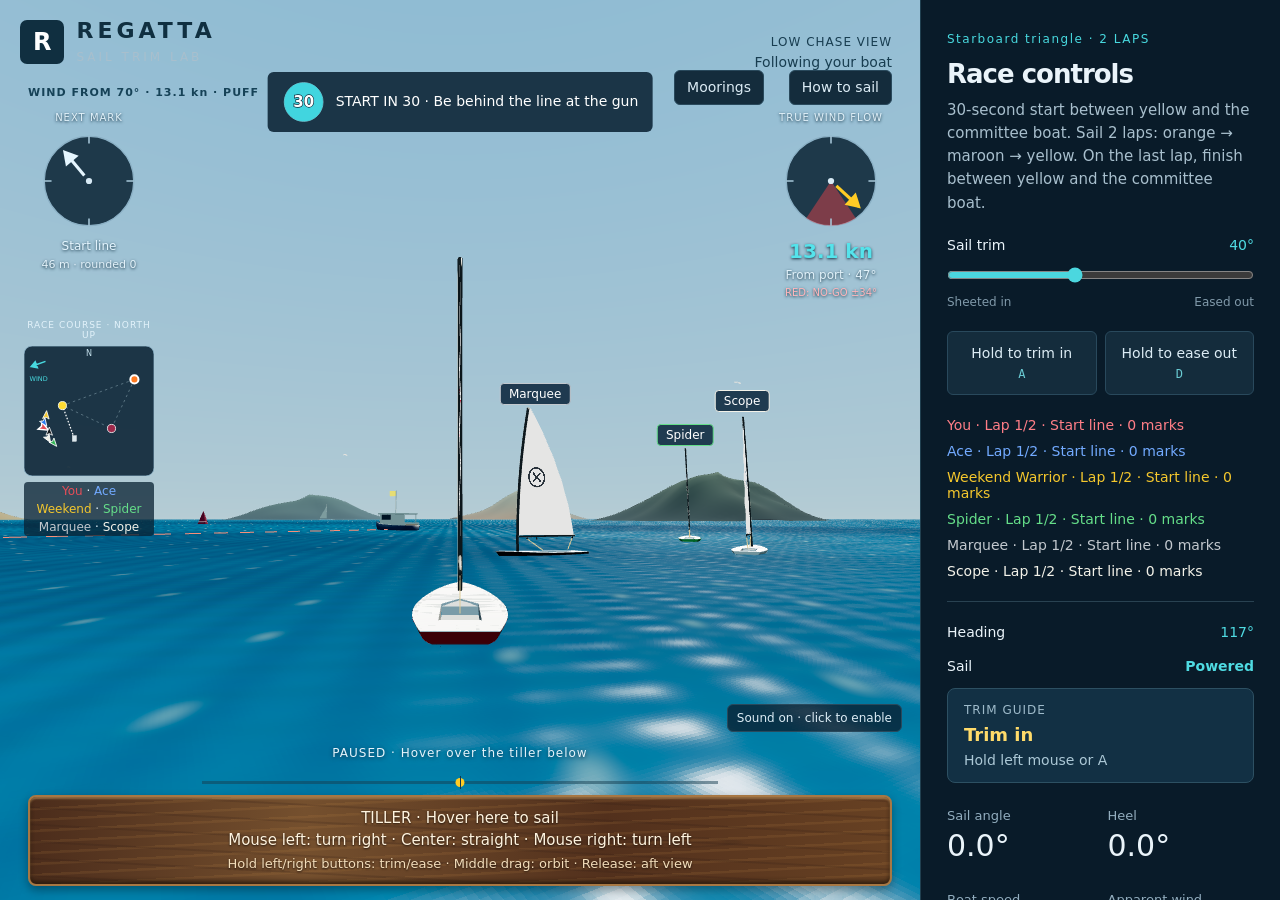
==== index.html @ a92fe3ff "Clear Arctic mooring camera views and replace overlapping snowy roof layers" ====
<!doctype html><html lang="en"><head><meta charset="utf-8"><meta name="viewport" content="width=device-width,initial-scale=1"><title>Regatta · Sail Trim</title><meta name="description" content="Experiment with wind, mainsheet trim, and heel on a Laser dinghy."><link rel="icon" type="image/svg+xml" href="data:image/svg+xml,%3Csvg xmlns='http://www.w3.org/2000/svg' viewBox='0 0 32 32'%3E%3Crect width='32' height='32' rx='7' fill='%23092132'/%3E%3Cpath d='M16 4v20H6z' fill='%23fff'/%3E%3Cpath d='M5 25h23l-5 4H9z' fill='%2344d9e6'/%3E%3C/svg%3E"><link rel="stylesheet" href="style.css?v=43"><script type="importmap">{"imports":{"three":"./vendor/three.module.js"}}</script></head><body>
<main id="gameMain"><section id="scene" aria-label="Interactive 3D sailboat"><div class="brand"><span class="mark">R</span><div><h1>REGATTA</h1><p>SAIL TRIM LAB</p></div></div><div id="mooringControls" class="mooring-controls" hidden><h2>Back at the yacht club</h2><p>All six boats are on their moorings. Ready when you are.</p><div><button id="mooringResume" type="button" hidden>Return to race</button><button id="mooringStart" type="button">Start a new race</button><button id="mooringResults" type="button">Race results</button><button id="mooringMusic" type="button" aria-pressed="true">Music on</button></div></div><div id="loading" role="status">Loading your Laser…</div><button id="mainMoorings" class="moorings-button" type="button" disabled>Moorings</button><a class="help-link" href="help.html" target="_blank" rel="noopener" aria-label="How to sail (opens in a new tab)">How to sail</a><button id="settingsToggle" class="settings-toggle" aria-controls="settingsPanel" aria-expanded="false">Controls</button><div class="view-label">LOW CHASE VIEW <span>Following your boat</span></div><div class="scene-help" id="tillerPad" aria-label="Mouse-controlled tiller; hover here to sail">TILLER · Hover here to sail<br>Mouse left: turn right · Center: straight · Mouse right: turn left<br><span>Hold left/right buttons: trim/ease · Middle drag: orbit · Release: aft view</span></div><div id="mobileTrim" class="mobile-trim" role="group" aria-label="Sail trim: slide thumb up to trim in, down to ease out"><button id="mobileTrimIn" type="button">Trim in</button><div class="thumb-divider">SLIDE / HOLD</div><button id="mobileTrimOut" type="button">Ease out</button></div><button id="startSound" class="sound-toggle" aria-pressed="true">Sound on · click to enable</button><div id="raceBanner" class="race-banner"><svg id="countdownDial" viewBox="0 0 100 100" aria-label="Starting countdown"><circle cx="50" cy="50" r="44" fill="#142c3c" stroke="#7fc9d5" stroke-width="2"/><path id="countdownPie" fill="#41d5df"/><text id="countdownTime" x="50" y="61" text-anchor="middle" fill="white" stroke="#092132" stroke-width="3" paint-order="stroke" font-size="34" font-weight="700">30</text></svg><span id="raceStatus" role="status">START IN 30 · Be behind the line at the gun</span></div><div id="impactStatus" class="impact-status" role="status"></div><div class="run-state" id="runStatus">PAUSED · Hover over the tiller below</div><div class="tiller"><span>LEFT TILLER → RIGHT TURN</span><div class="tiller-track"><i id="tillerMarker"></i></div><span>RIGHT TILLER → LEFT TURN</span></div><div class="wind-dial mark-dial" aria-label="Direction to the next racing mark"><div class="dial-title">NEXT MARK</div><svg viewBox="0 0 100 100" role="img" aria-label="Target mark bearing"><circle cx="50" cy="50" r="43" fill="#092132d9" stroke="#8bb0c5" stroke-width="1.2"/><path d="M50 7v7 M50 86v7 M7 50h7 M86 50h7" stroke="#a7c7d9" stroke-width="1.5"/><circle cx="50" cy="50" r="3" fill="#d7eaf5"/><g id="markDialArrow" style="color:#ff7b22"><path d="M50 43V23" stroke="currentColor" stroke-width="3"/><path d="M50 11 L42 25 L58 25 Z" fill="currentColor"/></g></svg><div id="markDialLabel">Orange · Upwind</div><div id="markDistance">90 m · rounded 0</div></div><div class="wind-dial" aria-label="Airflow relative to the boat"><div class="dial-title">TRUE WIND FLOW</div><svg viewBox="0 0 100 100" role="img" aria-label="Airflow direction dial"><circle cx="50" cy="50" r="43" fill="#092132d9" stroke="#8bb0c5" stroke-width="1.2"/><path id="noGoSector" d="M50 50 L25.3 85.2 A43 43 0 0 0 74.7 85.2 Z" fill="#e4424a" fill-opacity=".48"/><path d="M50 7v7 M50 86v7 M7 50h7 M86 50h7" stroke="#a7c7d9" stroke-width="1.5"/><circle cx="50" cy="50" r="3" fill="#d7eaf5"/><g id="windDialArrow"><path d="M50 57v20" stroke="#ffcc25" stroke-width="3"/><path d="M50 89 L42 75 L58 75 Z" fill="#ffcc25"/></g></svg><div id="trueWindSpeed" class="true-wind-speed">12.0 kn</div><div id="windDialLabel">70° starboard</div><div id="noGoLabel">RED: NO-GO ±35°</div></div><div class="course-map"><div class="dial-title">RACE COURSE · NORTH UP</div><svg id="courseMap" viewBox="0 0 160 160" role="img" aria-label="Course map showing racing marks and six boats"></svg><div class="map-key"><span style="color:#e54e58">You</span> · <span style="color:#72aaff">Ace</span><br><span style="color:#f4c72d">Weekend</span> · <span style="color:#65de89">Spider</span><br><span style="color:#c2c8ce">Marquee</span> · <span style="color:#f3f2e9">Scope</span></div></div><div class="wind-tag" id="windTag">WIND FROM STARBOARD</div></section>
<aside id="settingsPanel"><button id="settingsClose" class="settings-close">Back to sailing</button><header><p class="eyebrow" id="lapTitle">LASER / 2-LAP RACE</p><h2>Race controls</h2><p id="lapCourseText">30-second start between yellow and the committee boat. Lap 1: orange → maroon → yellow. Lap 2: orange → maroon → finish line.</p></header><section class="controls"><div class="label"><label for="sheet">Sail trim</label><output id="sheetOut">40°</output></div><input id="sheet" type="range" min="5" max="90" step="0.1" value="40"><div class="scale"><span>Sheeted in</span><span>Eased out</span></div><div class="trim-buttons"><button id="in">Hold to trim in <kbd>A</kbd></button><button id="out">Hold to ease out <kbd>D</kbd></button></div></section>
<div class="fleet-score"><span id="playerScore">You · Lap 1/2 · Start line</span><span id="expertScore">Ace · 0 marks</span><span id="weekendScore">Weekend Warrior · 0 marks</span><span id="noviceScore">Spider · 0 marks</span><span id="marqueeScore">Marquee · 0 marks</span><span id="scopeScore">Scope · 0 marks</span></div><section class="instrument"><div class="heading-row">Heading <output id="headingOut">000°</output></div><div class="status"><span>Sail</span><strong id="status">Powered</strong></div><div id="shadowStatus" class="shadow-status"></div><div class="trim-guide" aria-live="polite"><span class="trim-guide-label">TRIM GUIDE</span><strong id="trimHint">Hold this trim</strong><span id="trimAction">Sail is set for speed</span></div><div class="readings"><div><span>Sail angle</span><strong id="angleOut">0°</strong></div><div><span>Heel</span><strong id="heelOut">0°</strong></div><div><span>Boat speed</span><strong id="speedOut">0.0 kn</strong></div><div><span>Apparent wind</span><strong class="compact" id="apparentOut">70° / 12 kn</strong></div></div><p id="telltaleOut">Paired telltales show airflow.</p></section><footer><button id="reset">Restart race</button></footer></aside></main><div id="raceSetup" class="results-overlay" role="dialog" aria-modal="true" aria-labelledby="setupTitle" hidden><section class="results-card"><h2 id="setupTitle">Start a new race</h2><form id="raceSetupForm"><label for="locationChoice">Location</label><select id="locationChoice"><option value="islands">Islands</option><option value="coastal">Coastal Town</option><option value="arctic">Arctic</option></select><label for="courseType">Course</label><select id="courseType"><option value="starboard">Starboard triangle</option><option value="port">Port triangle</option><option value="updown">Upwind/downwind</option><option value="long-starboard">Long starboard</option><option value="long-port">Long port</option><option value="long-updown">Long upwind/downwind</option></select><label for="timeOfDay">Time of day</label><select id="timeOfDay"><option value="morning">Morning</option><option value="midday">Midday</option><option value="golden">Golden hour</option><option value="dusk">Dusk</option><option value="night">Night</option></select><label for="lapCount">Number of laps</label><input id="lapCount" type="number" min="1" max="99" step="1" value="2" required><div class="setup-wind"><div class="label"><label for="strength">Wind speed</label><output id="strengthOut">12 kn</output></div><input id="strength" type="range" min="0" max="25" step="1" value="12"><div class="setup-wind-scale"><span>0</span><span>10</span><span>25 knots</span></div></div><button type="submit" id="raceStart">Start</button><button type="button" id="raceSetupCancel">Cancel</button></form></section></div><div id="raceResults" class="results-overlay" role="dialog" aria-modal="true" aria-labelledby="resultsTitle" hidden><section class="results-card"><p class="eyebrow">REGATTA</p><h2 id="resultsTitle">Race results</h2><table><thead><tr><th>Place</th><th>Boat</th><th>Time</th><th>Status</th></tr></thead><tbody><tr><td id="resultPlace0"></td><th scope="row" id="resultName0"></th><td id="resultTime0"></td><td id="resultState0"></td></tr><tr><td id="resultPlace1"></td><th scope="row" id="resultName1"></th><td id="resultTime1"></td><td id="resultState1"></td></tr><tr><td id="resultPlace2"></td><th scope="row" id="resultName2"></th><td id="resultTime2"></td><td id="resultState2"></td></tr><tr><td id="resultPlace3"></td><th scope="row" id="resultName3"></th><td id="resultTime3"></td><td id="resultState3"></td></tr><tr><td id="resultPlace4"></td><th scope="row" id="resultName4"></th><td id="resultTime4"></td><td id="resultState4"></td></tr><tr><td id="resultPlace5"></td><th scope="row" id="resultName5"></th><td id="resultTime5"></td><td id="resultState5"></td></tr></tbody></table><section class="history-section"><h3>Race history</h3><p id="historySummary">0 races · saved in this browser</p><table class="history-table"><thead><tr><th>Boat</th><th>1st</th><th>2nd</th><th>3rd</th><th>4th</th><th>5th</th><th>6th</th></tr></thead><tbody><tr><th scope="row">You</th><td id="history00">0</td><td id="history01">0</td><td id="history02">0</td><td id="history03">0</td><td id="history04">0</td><td id="history05">0</td></tr><tr><th scope="row">Ace</th><td id="history10">0</td><td id="history11">0</td><td id="history12">0</td><td id="history13">0</td><td id="history14">0</td><td id="history15">0</td></tr><tr><th scope="row">Weekend Warrior</th><td id="history20">0</td><td id="history21">0</td><td id="history22">0</td><td id="history23">0</td><td id="history24">0</td><td id="history25">0</td></tr><tr><th scope="row">Spider</th><td id="history30">0</td><td id="history31">0</td><td id="history32">0</td><td id="history33">0</td><td id="history34">0</td><td id="history35">0</td></tr><tr><th scope="row">Marquee</th><td id="history40">0</td><td id="history41">0</td><td id="history42">0</td><td id="history43">0</td><td id="history44">0</td><td id="history45">0</td></tr><tr><th scope="row">Scope</th><td id="history50">0</td><td id="history51">0</td><td id="history52">0</td><td id="history53">0</td><td id="history54">0</td><td id="history55">0</td></tr></tbody></table><button id="resetHistory" type="button">Reset history to zero</button></section><p>Time runs from the starting signal. Racing ends when fifth place finishes.</p><button id="resultsRestart">Race again</button><button id="resultsClose" type="button">Back to moorings</button></section></div><script type="module" src="app.js?v=43"></script></body></html>
---- style.css ----
:root{font-family:Inter,Segoe UI,system-ui,sans-serif;color:#eaf4fa;background:#091b29;font-size:16px;color-scheme:dark}*{box-sizing:border-box}body{margin:0}main{display:grid;grid-template-columns:minmax(0,1fr) 360px;min-height:100dvh}#scene{position:relative;min-height:650px;overflow:hidden;background:#97bdcd}canvas{display:block;width:100%;height:100%;touch-action:none}.brand{position:absolute;z-index:2;top:28px;left:30px;display:flex;align-items:center;gap:12px;color:#102f40;pointer-events:none}.mark{background:#102f40;color:white;border-radius:7px;padding:8px 13px;font-weight:800;font-size:24px}h1{font-size:22px;letter-spacing:4px;margin:0}.brand p{font-size:12px;letter-spacing:3px;margin:5px 0 0}.view-label{position:absolute;top:35px;right:28px;color:#183d50;font-size:12px;letter-spacing:1px;text-align:right;pointer-events:none}.view-label span{display:block;letter-spacing:0;font-size:14px;margin-top:5px}.scene-help{position:absolute;bottom:26px;left:28px;right:28px;text-align:center;background:#092132e8;color:white;padding:14px;border-radius:8px;font-size:15px;line-height:1.65;pointer-events:none}.scene-help span{font-size:13px;color:#a6c7d6}.wind-tag{position:absolute;left:28px;top:108px;color:#164257;font-size:12px;letter-spacing:1px;font-weight:700;pointer-events:none}#loading{position:absolute;top:48%;width:100%;text-align:center;color:#143847;font-weight:600;z-index:3}aside{padding:30px 26px;background:#091b29;border-left:1px solid #204050;display:flex;flex-direction:column;gap:28px}h2{font-size:30px;letter-spacing:-1px;margin:10px 0}p{line-height:1.55;margin:0;color:#a8bfcd}.eyebrow{color:#48d9df;font-size:12px;letter-spacing:1.5px}header>p:last-child{font-size:15px}.label{display:flex;justify-content:space-between;gap:8px;margin:0 0 12px;font-size:14px}output{color:#4fdbe2;font-variant-numeric:tabular-nums}input[type=range]{width:100%;accent-color:#4bd7df;cursor:pointer;margin:0;height:20px}.scale{display:flex;justify-content:space-between;color:#819aaa;font-size:12px;margin:6px 0 22px}.presets{display:flex;gap:5px;margin:0 0 28px}button{border:1px solid #29495c;border-radius:6px;background:#142c3c;color:#dcecf5;font:inherit;font-size:14px;padding:10px 12px;cursor:pointer;touch-action:none}button:hover{background:#214657}button:focus-visible,input:focus-visible{outline:2px solid #55dbe4;outline-offset:4px}.presets button{font-size:12px;flex:1;padding:8px 4px}.controls>.label:not(:first-child){margin-top:24px}.trim-buttons{display:grid;grid-template-columns:1fr 1fr;gap:8px}.trim-buttons button{padding:13px 8px;font-size:14px}.trim-buttons button.active{background:#1f626d;border-color:#4bd7df}kbd{display:block;font-size:12px;margin-top:6px;color:#6acbd3}.instrument{border-top:1px solid #294251;padding-top:22px}.status{display:flex;align-items:center;justify-content:space-between;font-size:14px}#status{color:#4fdbe2;font-weight:600}#loadOut{color:#a2bccb;font-size:12px}.load-track{height:5px;background:#1e3b4e;border-radius:10px;margin:14px 0 23px;overflow:hidden}#loadBar{height:100%;background:#46d5dd;width:0;transition:width .15s}.readings{display:grid;grid-template-columns:1fr 1fr;gap:20px}.readings span{font-size:13px;color:#92adbe}.readings strong{font-weight:400;display:block;font-size:38px;margin:6px 0 15px;font-variant-numeric:tabular-nums}.instrument p{font-size:14px;min-height:44px}footer{margin-top:auto}footer button{width:100%;background:transparent}footer p{font-size:12px;margin-top:15px;color:#7994a5}@media(max-width:850px){main{grid-template-columns:minmax(0,1fr) 310px}aside{padding:25px 20px}.view-label{display:none}}@media(max-width:740px){main{display:block}#scene{height:65dvh;min-height:440px}aside{border-left:0;padding:24px;gap:24px}.brand{top:20px;left:20px}.wind-tag{left:20px;top:94px}.scene-help{left:12px;right:12px;bottom:12px;font-size:13px}header h2{font-size:26px}.readings strong{font-size:32px}}

.readings strong.compact{font-size:20px;line-height:1.6;white-space:nowrap}

.heading-row{display:flex;justify-content:space-between;margin-bottom:18px;font-size:14px}.tiller{position:absolute;bottom:114px;left:22%;right:22%;font-size:10px;color:#0c3347;display:flex;justify-content:space-between;gap:12px;pointer-events:none}.tiller>span{display:none}.tiller-track{position:relative;height:3px;background:#173f5080;width:100%}.tiller-track:after{content:'';position:absolute;left:50%;height:13px;top:-5px;width:1px;background:#12364b}#tillerMarker{position:absolute;left:50%;width:9px;height:9px;top:-3px;border-radius:50%;background:#ffcc25;transform:translateX(-50%)}#telltaleOut{color:#48d9df;margin-bottom:12px;font-size:13px}.view-label span span{font-size:12px}@media(max-width:740px){.tiller{bottom:94px;left:18%;right:18%}}

.run-state{position:absolute;bottom:145px;left:0;right:0;text-align:center;color:#e7f5fc;font-size:12px;letter-spacing:1px;pointer-events:none;text-shadow:0 1px 4px #12364b}@media(max-width:740px){.run-state{bottom:118px;font-size:11px}}

.wind-dial{position:absolute;top:145px;right:24px;width:130px;text-align:center;pointer-events:none;color:#e2f2fa;text-shadow:0 1px 3px #102f40}.wind-dial svg{width:104px;height:104px;display:block;margin:6px auto}.dial-title{font-size:10px;letter-spacing:1px}#windDialLabel{font-size:12px}.wind-tag{font-size:11px}@media(max-width:740px){.wind-dial{top:112px;right:12px;width:106px}.wind-dial svg{width:86px;height:86px}.dial-title{font-size:9px}}

.mark-dial{left:24px;right:auto}#markDialLabel{font-size:12px}#markDistance{font-size:11px;margin-top:5px;color:#e3f2fa}@media(max-width:740px){.mark-dial{left:12px;right:auto}}

.trim-hint{color:#ffdb6a;font-size:14px;margin-top:12px;min-height:20px}#noGoLabel{font-size:10px;margin-top:5px;color:#ffb6bb}

.racer-tag{position:absolute;transform:translate(-50%,-100%);font-size:12px;background:#0b263ddd;border:1px solid #2879ed;border-radius:4px;color:#fff;padding:3px 8px;pointer-events:none;white-space:nowrap}.fleet-score{display:flex;justify-content:space-between;gap:10px;font-size:12px}.fleet-score span:first-child{color:#72aaff}.fleet-score span:last-child{color:#9cdeff}.impact-status{position:absolute;top:70%;left:0;right:0;text-align:center;color:#ffda60;font-size:18px;font-weight:700;text-shadow:0 1px 4px #0b263d;pointer-events:none}

#tillerPad{pointer-events:auto;cursor:ew-resize;touch-action:none;user-select:none;border:1px solid #6d97af;z-index:5}#tillerPad.active{border-color:#55dbe4;background:#0c3549f5}.fleet-score span:last-child{color:#6ddd91}.run-state{bottom:165px}.tiller{bottom:135px}@media(max-width:740px){.run-state{bottom:145px}.tiller{bottom:122px}}

.shadow-status{font-size:12px;color:#ffe44d;margin-top:10px;min-height:0}.shadow-status:empty{display:none}.impact-status{font-size:14px;padding:0 18px}

.course-map{position:absolute;top:145px;left:50%;transform:translateX(-50%);width:160px;text-align:center;color:#e2f2fa;pointer-events:none}.course-map svg{width:160px;height:160px;display:block;margin:6px auto}.map-key{font-size:12px;line-height:1.5;background:#092132bf;border-radius:4px}.fleet-score{flex-wrap:wrap;font-size:12px}.fleet-score #weekendScore{color:#f4c72d}.fleet-score #noviceScore{color:#65de89}@media(max-width:1050px){.course-map{width:126px}.course-map svg{width:126px;height:126px}.course-map .dial-title{font-size:9px}}@media(max-width:740px){.course-map{top:112px;width:112px}.course-map svg{width:112px;height:112px}.map-key{font-size:10px}}

.course-map{top:350px;left:24px;transform:none;width:130px}.course-map svg{width:130px;height:130px}.course-map .dial-title{font-size:9px}@media(max-width:740px){.course-map{top:270px;left:12px;width:106px}.course-map svg{width:106px;height:106px}.map-key{display:none}}

.landmark-tag{font-size:10px;letter-spacing:.5px;background:#092132a6;border-color:#a8c6c9;color:#d6edf3}

@media(max-width:740px){#scene{min-height:560px}}

.true-wind-speed{font-size:20px;font-weight:700;font-variant-numeric:tabular-nums;color:#e2f2fa;line-height:1.25;margin:4px 0}.true-wind-speed.in-puff{color:#55e3eb}@media(max-width:740px){.true-wind-speed{font-size:18px}}

.race-banner{position:absolute;top:76px;left:50%;transform:translateX(-50%);padding:8px 14px;border-radius:6px;background:#092132dd;color:#fff;font-size:14px;text-align:center;pointer-events:none;max-width:70%}.fleet-score{display:grid;grid-template-columns:1fr;gap:10px;font-size:14px}.fleet-score #playerScore{color:#ff7e87}.fleet-score #expertScore{color:#72aaff}@media(max-width:740px){.race-banner{top:58px;left:auto;right:12px;transform:none;max-width:54%;font-size:12px}}

.results-overlay[hidden]{display:none}.results-overlay{position:fixed;inset:0;z-index:100;display:grid;place-items:center;padding:16px;background:#03111bcc;backdrop-filter:blur(7px)}.results-card{width:min(640px,100%);max-height:90vh;overflow:auto;padding:28px;border:1px solid #659cb2;border-radius:18px;background:#092132;box-shadow:0 20px 80px #0008;color:#e5f4fa}.results-card h2{font-size:32px;margin:0 0 20px}.results-card table{width:100%;border-collapse:collapse;font-size:16px;text-align:left}.results-card th,.results-card td{padding:12px 8px;border-bottom:1px solid #365767}.results-card thead{color:#9bbdce;font-size:14px}.results-card td:nth-child(3){font-variant-numeric:tabular-nums;white-space:nowrap;color:#55e3eb}.results-card p{font-size:14px;line-height:1.5;color:#acc8d6}.results-card button{width:100%;padding:14px;font-size:16px;margin-top:12px;background:#28b5c3;color:#031922}.results-card tbody tr:first-child{background:#ffd34c18}@media(max-width:540px){.results-card{padding:16px}.results-card th,.results-card td{padding:10px 4px;font-size:14px}}

/* The game surface fills the available viewport; only the controls panel scrolls. */
html,body{width:100%;height:100%;overflow:hidden}main{height:100dvh;min-height:0;grid-template-rows:minmax(0,1fr)}#scene{height:100%;min-height:0;min-width:0}aside{height:100%;min-height:0;overflow-y:auto;overscroll-behavior:contain}.settings-toggle,.settings-close{display:none}#scene>.brand{top:18px;left:20px}#scene>.wind-tag{top:86px}#scene>.race-banner{top:72px}#scene>.wind-dial{top:112px}#scene>.course-map{top:320px}#scene>.scene-help{bottom:14px;padding:10px;line-height:1.5}#scene>.tiller{bottom:116px}#scene>.run-state{bottom:140px}
@media(max-width:740px){main{display:grid;grid-template-columns:minmax(0,1fr)}#scene{height:100%;min-height:0}aside{display:none;position:fixed;top:0;right:0;bottom:0;width:min(360px,94vw);z-index:25;box-shadow:-12px 0 40px #0008}aside.is-open{display:flex}.settings-toggle{display:block;position:absolute;top:14px;right:12px;z-index:6;padding:8px 12px}.settings-close{display:block}#scene>.race-banner{top:68px;right:12px;left:auto;max-width:65%}#scene>.wind-tag{display:none}#scene>.course-map{top:290px}#scene>.brand{top:14px;left:12px}}
@media(max-height:650px){#scene>.brand p{display:none}#scene>.brand{top:10px}#scene>.race-banner{top:12px;max-width:52%}#scene>.wind-tag,#scene>.view-label{display:none}#scene>.wind-dial{top:68px;width:106px}#scene>.wind-dial svg{width:78px;height:78px}#scene>.course-map{top:250px;width:106px}#scene>.course-map svg{width:96px;height:96px}#scene>.scene-help{bottom:8px;padding:8px;font-size:14px}#scene>.scene-help span{font-size:12px}#scene>.tiller{bottom:101px}#scene>.run-state{bottom:118px}}
@media(max-height:500px){#scene>.race-banner{top:54px}#scene>.wind-dial{top:90px;width:94px}#scene>.wind-dial svg{width:62px;height:62px}#scene>.course-map{top:auto;bottom:110px;left:12px;width:86px}#scene>.course-map svg{width:86px;height:86px}#scene>.course-map .map-key{display:none}#scene>.mark-dial{left:112px}#scene>.wind-dial:not(.mark-dial){right:12px}#scene>.run-state{bottom:100px}#scene>.tiller{bottom:89px}#scene>.scene-help{font-size:12px}#scene>.scene-help span{display:none}}

#scene>.race-banner.player-finished{background:#fff0af;color:#142c3c;border:2px solid #ffcc25;font-weight:800;box-shadow:0 0 22px #ffce5355;font-size:16px;z-index:6}

#scene>.race-banner.early-start{background:#a32b36;color:#fff;border:2px solid #ff9399;font-weight:800;z-index:6}

.sound-toggle{position:absolute;bottom:168px;right:18px;z-index:6;font-size:12px;padding:6px 9px;background:#092132cc}@media(max-height:650px){.sound-toggle{bottom:140px}}@media(max-height:500px){.sound-toggle{bottom:104px;right:8px}}

#raceSetup{z-index:110}#lapCount{display:block;width:100%;margin:14px 0;padding:14px;font:inherit;font-size:24px;color:#e5f4fa;background:#132f41;border:1px solid #659cb2;border-radius:6px}#raceSetupCancel{background:#142c3c;color:#dcecf5}

.race-banner{display:flex;align-items:center;justify-content:center;gap:10px}#countdownDial{width:44px;height:44px;flex:0 0 44px}#raceStatus{line-height:1.4}@media(max-height:500px){#countdownDial{width:34px;height:34px;flex-basis:34px}.race-banner{padding:4px 8px}}

aside{gap:22px}aside header h2{font-size:26px}.instrument .status{margin-bottom:14px}.trim-guide{padding:14px 16px;background:#123044;border:1px solid #2d5062;border-radius:8px;display:grid;gap:7px;margin:14px 0 22px}.trim-guide-label{font-size:12px;letter-spacing:1px;color:#9ebaca}#trimHint{font-size:18px;color:#eff7fb}#trimHint[data-trim=good]{color:#69dbc3}#trimHint[data-trim=adjust]{color:#ffdb6a}#trimAction{font-size:14px;color:#acc8d6}.instrument #telltaleOut{min-height:0;margin:6px 0 0;font-size:14px}.setup-wind{margin-top:24px}.setup-wind-scale{display:flex;justify-content:space-between;font-size:14px;color:#acc8d6;margin:8px 0 12px}.setup-wind output{font-size:18px}.readings{gap:14px}.readings strong{font-size:30px;margin:4px 0 12px}

.setup-wind-scale{position:relative}.setup-wind-scale span:nth-child(2){position:absolute;left:40%;transform:translateX(-50%)}

#courseType{display:block;width:100%;padding:12px;margin:12px 0 22px;font:inherit;color:#e5f4fa;background:#132f41;border:1px solid #659cb2;border-radius:6px}

#tillerPad{--tiller-wood:repeating-linear-gradient(3deg,transparent 0 7px,#2f1b1433 8px 9px,transparent 10px 17px),repeating-linear-gradient(177deg,#c48b4722 0 2px,transparent 3px 11px),radial-gradient(ellipse at 73% 52%,#301b1722 0 3%,transparent 4% 7%,#29191522 8% 9%,transparent 10% 18%),linear-gradient(90deg,#4b2c1b,#75502e 32%,#52301c 67%,#674123);background:var(--tiller-wood);border:2px solid #a77743;color:#fff4df;box-shadow:inset 0 2px 2px #e4b77366,inset 0 -3px 4px #24170bcc,0 4px 10px #0005;text-shadow:0 1px 2px #21150d}#tillerPad span{color:#f3ddba}#tillerPad.active{background:var(--tiller-wood);border-color:#ffd182;box-shadow:inset 0 2px 2px #edc18d88,inset 0 -3px 4px #24170bcc,0 0 12px #f1b55366}

.history-section{margin:24px 0 18px;padding-top:18px;border-top:1px solid #365767}.history-section h3{font-size:20px;margin:0 0 8px}.history-table th:not(:first-child),.history-table td{text-align:center;font-variant-numeric:tabular-nums}.history-table tbody tr:first-child{background:transparent}.history-table tbody tr:nth-child(1) th{color:#ff7e87}.history-table tbody tr:nth-child(2) th{color:#72aaff}.history-table tbody tr:nth-child(3) th{color:#f4c72d}.history-table tbody tr:nth-child(4) th{color:#65de89}.results-card #resetHistory{background:#142c3c;color:#dcecf5;font-size:14px;padding:10px}.history-section #historySummary{margin-bottom:10px}

/* Touch-only trim pad; desktop controls keep their existing layout. */
.mobile-trim{display:none}
@media(max-width:740px),(pointer:coarse){
 #scene>.course-map{display:none}
 .mobile-trim{position:absolute;display:grid;grid-template-rows:1fr 20px 1fr;left:max(12px,env(safe-area-inset-left));bottom:150px;width:94px;height:152px;z-index:7;background:#092132e8;border:1px solid #6a9caf;border-radius:16px;overflow:hidden;touch-action:none;user-select:none;-webkit-user-select:none}
 .mobile-trim button{border:0;border-radius:0;background:transparent;font-size:16px;font-weight:700;padding:10px 6px;touch-action:none}
 .mobile-trim button.active{background:#216576;color:#fff;border:2px solid #5ae1e8}
 .thumb-divider{font-size:10px;letter-spacing:.5px;text-align:center;line-height:20px;color:#adced9;border-top:1px solid #34576a;border-bottom:1px solid #34576a;pointer-events:none}
 #tillerPad{font-size:0;min-height:64px;padding:12px 10px}
 #tillerPad::before{content:'TILLER · Hold and slide left / right';font-size:14px}
 #tillerPad span{display:none}
 #scene>.tiller{bottom:96px}#scene>.run-state{bottom:116px}
}
@media(max-height:500px) and (pointer:coarse){.mobile-trim{bottom:105px;height:120px;width:90px}#scene>.run-state{bottom:90px}#scene>.tiller{bottom:78px}#tillerPad{min-height:54px}}

.help-link{position:absolute;top:14px;right:108px;z-index:6;padding:8px 12px;border:1px solid #29495c;border-radius:6px;background:#142c3c;color:#dcecf5;font-size:14px;text-decoration:none;line-height:1.2}.help-link:hover{background:#214657}.help-link:focus-visible{outline:2px solid #55dbe4;outline-offset:4px}@media(min-width:741px){.help-link{right:28px;top:70px}}@media(max-height:650px) and (min-width:741px){.help-link{top:14px;right:18px}}

@media(max-width:740px){#scene>.brand .mark,#scene>.brand p{display:none}#scene>.brand h1{font-size:16px;letter-spacing:2px}#scene>.brand{top:24px}}

.fleet-score #marqueeScore{color:#c2c8ce}.fleet-score #scopeScore{color:#f3f2e9}.history-table tbody tr:nth-child(5) th{color:#c2c8ce}.history-table tbody tr:nth-child(6) th{color:#f3f2e9}.history-table{font-size:14px}.history-table th,.history-table td{padding:8px 5px}@media(max-width:480px){.history-table{font-size:12px}.history-table th,.history-table td{padding:7px 3px}.history-table th:first-child{max-width:96px}}

.finish-confetti{position:absolute;inset:0;pointer-events:none;overflow:hidden;z-index:12}.finish-confetti i{display:none;position:absolute;top:-20px;left:var(--x);width:8px;height:13px;border-radius:2px}.finish-confetti.celebrate i{display:block;animation:finish-fall 3.4s var(--delay) ease-in forwards}@keyframes finish-fall{0%{transform:translate(0,-20px) rotate(0);opacity:1}100%{transform:translate(var(--drift),110vh) rotate(800deg);opacity:0}}@media(prefers-reduced-motion:reduce){.finish-confetti.celebrate i{animation:none;display:none}}

#raceSetupForm>label{display:block;margin:18px 0 8px}#raceSetupForm>select{display:block;width:100%;padding:12px;font:inherit;color:#e5f4fa;background:#132f41;border:1px solid #659cb2;border-radius:6px}#raceSetupForm>#lapCount{margin:8px 0 14px}

.mooring-controls[hidden]{display:none}.mooring-controls{position:absolute;z-index:8;bottom:max(20px,env(safe-area-inset-bottom));left:50%;transform:translateX(-50%);width:min(590px,calc(100% - 28px));padding:18px;text-align:center;background:#092132e8;border:1px solid #659cb2;border-radius:14px}.mooring-controls h2{font-size:22px;margin:0 0 6px}.mooring-controls p{font-size:14px;color:#c2d9e5}.mooring-controls>div{display:flex;justify-content:center;gap:8px;flex-wrap:wrap;margin-top:14px}.mooring-controls button{font-size:14px;padding:10px 14px}.at-moorings{grid-template-columns:1fr}.at-moorings #settingsPanel,.at-moorings .view-label,.at-moorings .wind-dial,.at-moorings .course-map,.at-moorings .wind-tag,.at-moorings #tillerPad,.at-moorings .tiller,.at-moorings .run-state,.at-moorings .race-banner,.at-moorings .impact-status,.at-moorings .mobile-trim,.at-moorings .settings-toggle,.at-moorings .sound-toggle{display:none!important}#resultsClose{background:#142c3c;color:#dcecf5}

.moorings-button{position:absolute;top:70px;right:156px;z-index:6;padding:8px 12px;border:1px solid #29495c;border-radius:6px;background:#142c3c;color:#dcecf5;font-size:14px;line-height:1.2}.moorings-button:hover{background:#214657}.moorings-button:disabled{opacity:.5}.at-moorings .moorings-button{display:none}.mooring-controls button[hidden]{display:none}@media(max-width:740px){.moorings-button{top:54px;left:12px;right:auto}}@media(max-height:650px) and (min-width:741px){.moorings-button{top:14px;right:142px}}
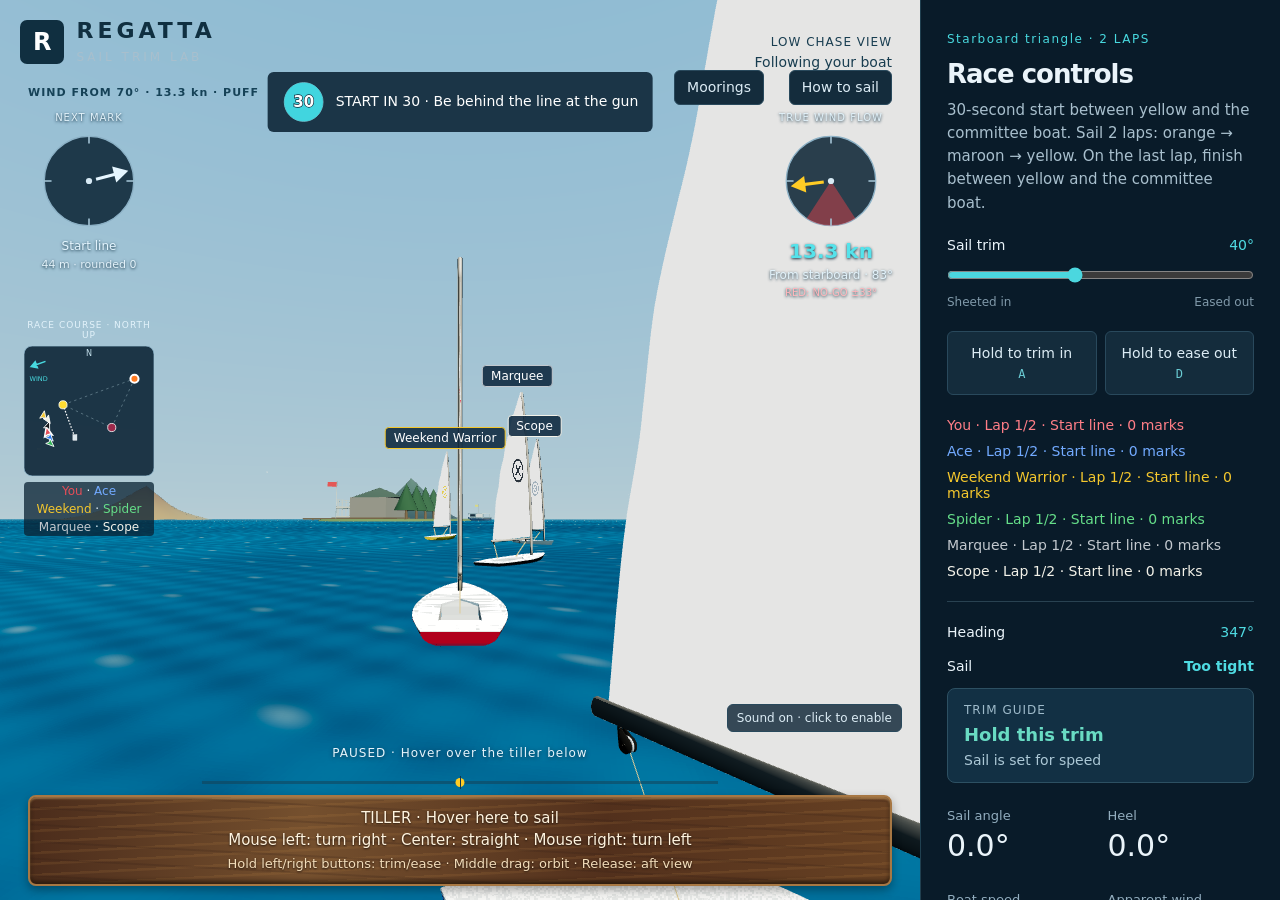
==== commit b5168ac4: "Add seated celebration crew, beer toasts and confetti to winning boat at moorings" ====
--- a/index.html
+++ b/index.html
@@ -1,4 +1,4 @@
-<!doctype html><html lang="en"><head><meta charset="utf-8"><meta name="viewport" content="width=device-width,initial-scale=1"><title>Regatta · Sail Trim</title><meta name="description" content="Experiment with wind, mainsheet trim, and heel on a Laser dinghy."><link rel="icon" type="image/svg+xml" href="data:image/svg+xml,%3Csvg xmlns='http://www.w3.org/2000/svg' viewBox='0 0 32 32'%3E%3Crect width='32' height='32' rx='7' fill='%23092132'/%3E%3Cpath d='M16 4v20H6z' fill='%23fff'/%3E%3Cpath d='M5 25h23l-5 4H9z' fill='%2344d9e6'/%3E%3C/svg%3E"><link rel="stylesheet" href="style.css?v=43"><script type="importmap">{"imports":{"three":"./vendor/three.module.js"}}</script></head><body>
+<!doctype html><html lang="en"><head><meta charset="utf-8"><meta name="viewport" content="width=device-width,initial-scale=1"><title>Regatta · Sail Trim</title><meta name="description" content="Experiment with wind, mainsheet trim, and heel on a Laser dinghy."><link rel="icon" type="image/svg+xml" href="data:image/svg+xml,%3Csvg xmlns='http://www.w3.org/2000/svg' viewBox='0 0 32 32'%3E%3Crect width='32' height='32' rx='7' fill='%23092132'/%3E%3Cpath d='M16 4v20H6z' fill='%23fff'/%3E%3Cpath d='M5 25h23l-5 4H9z' fill='%2344d9e6'/%3E%3C/svg%3E"><link rel="stylesheet" href="style.css?v=44"><script type="importmap">{"imports":{"three":"./vendor/three.module.js"}}</script></head><body>
 <main id="gameMain"><section id="scene" aria-label="Interactive 3D sailboat"><div class="brand"><span class="mark">R</span><div><h1>REGATTA</h1><p>SAIL TRIM LAB</p></div></div><div id="mooringControls" class="mooring-controls" hidden><h2>Back at the yacht club</h2><p>All six boats are on their moorings. Ready when you are.</p><div><button id="mooringResume" type="button" hidden>Return to race</button><button id="mooringStart" type="button">Start a new race</button><button id="mooringResults" type="button">Race results</button><button id="mooringMusic" type="button" aria-pressed="true">Music on</button></div></div><div id="loading" role="status">Loading your Laser…</div><button id="mainMoorings" class="moorings-button" type="button" disabled>Moorings</button><a class="help-link" href="help.html" target="_blank" rel="noopener" aria-label="How to sail (opens in a new tab)">How to sail</a><button id="settingsToggle" class="settings-toggle" aria-controls="settingsPanel" aria-expanded="false">Controls</button><div class="view-label">LOW CHASE VIEW <span>Following your boat</span></div><div class="scene-help" id="tillerPad" aria-label="Mouse-controlled tiller; hover here to sail">TILLER · Hover here to sail<br>Mouse left: turn right · Center: straight · Mouse right: turn left<br><span>Hold left/right buttons: trim/ease · Middle drag: orbit · Release: aft view</span></div><div id="mobileTrim" class="mobile-trim" role="group" aria-label="Sail trim: slide thumb up to trim in, down to ease out"><button id="mobileTrimIn" type="button">Trim in</button><div class="thumb-divider">SLIDE / HOLD</div><button id="mobileTrimOut" type="button">Ease out</button></div><button id="startSound" class="sound-toggle" aria-pressed="true">Sound on · click to enable</button><div id="raceBanner" class="race-banner"><svg id="countdownDial" viewBox="0 0 100 100" aria-label="Starting countdown"><circle cx="50" cy="50" r="44" fill="#142c3c" stroke="#7fc9d5" stroke-width="2"/><path id="countdownPie" fill="#41d5df"/><text id="countdownTime" x="50" y="61" text-anchor="middle" fill="white" stroke="#092132" stroke-width="3" paint-order="stroke" font-size="34" font-weight="700">30</text></svg><span id="raceStatus" role="status">START IN 30 · Be behind the line at the gun</span></div><div id="impactStatus" class="impact-status" role="status"></div><div class="run-state" id="runStatus">PAUSED · Hover over the tiller below</div><div class="tiller"><span>LEFT TILLER → RIGHT TURN</span><div class="tiller-track"><i id="tillerMarker"></i></div><span>RIGHT TILLER → LEFT TURN</span></div><div class="wind-dial mark-dial" aria-label="Direction to the next racing mark"><div class="dial-title">NEXT MARK</div><svg viewBox="0 0 100 100" role="img" aria-label="Target mark bearing"><circle cx="50" cy="50" r="43" fill="#092132d9" stroke="#8bb0c5" stroke-width="1.2"/><path d="M50 7v7 M50 86v7 M7 50h7 M86 50h7" stroke="#a7c7d9" stroke-width="1.5"/><circle cx="50" cy="50" r="3" fill="#d7eaf5"/><g id="markDialArrow" style="color:#ff7b22"><path d="M50 43V23" stroke="currentColor" stroke-width="3"/><path d="M50 11 L42 25 L58 25 Z" fill="currentColor"/></g></svg><div id="markDialLabel">Orange · Upwind</div><div id="markDistance">90 m · rounded 0</div></div><div class="wind-dial" aria-label="Airflow relative to the boat"><div class="dial-title">TRUE WIND FLOW</div><svg viewBox="0 0 100 100" role="img" aria-label="Airflow direction dial"><circle cx="50" cy="50" r="43" fill="#092132d9" stroke="#8bb0c5" stroke-width="1.2"/><path id="noGoSector" d="M50 50 L25.3 85.2 A43 43 0 0 0 74.7 85.2 Z" fill="#e4424a" fill-opacity=".48"/><path d="M50 7v7 M50 86v7 M7 50h7 M86 50h7" stroke="#a7c7d9" stroke-width="1.5"/><circle cx="50" cy="50" r="3" fill="#d7eaf5"/><g id="windDialArrow"><path d="M50 57v20" stroke="#ffcc25" stroke-width="3"/><path d="M50 89 L42 75 L58 75 Z" fill="#ffcc25"/></g></svg><div id="trueWindSpeed" class="true-wind-speed">12.0 kn</div><div id="windDialLabel">70° starboard</div><div id="noGoLabel">RED: NO-GO ±35°</div></div><div class="course-map"><div class="dial-title">RACE COURSE · NORTH UP</div><svg id="courseMap" viewBox="0 0 160 160" role="img" aria-label="Course map showing racing marks and six boats"></svg><div class="map-key"><span style="color:#e54e58">You</span> · <span style="color:#72aaff">Ace</span><br><span style="color:#f4c72d">Weekend</span> · <span style="color:#65de89">Spider</span><br><span style="color:#c2c8ce">Marquee</span> · <span style="color:#f3f2e9">Scope</span></div></div><div class="wind-tag" id="windTag">WIND FROM STARBOARD</div></section>
 <aside id="settingsPanel"><button id="settingsClose" class="settings-close">Back to sailing</button><header><p class="eyebrow" id="lapTitle">LASER / 2-LAP RACE</p><h2>Race controls</h2><p id="lapCourseText">30-second start between yellow and the committee boat. Lap 1: orange → maroon → yellow. Lap 2: orange → maroon → finish line.</p></header><section class="controls"><div class="label"><label for="sheet">Sail trim</label><output id="sheetOut">40°</output></div><input id="sheet" type="range" min="5" max="90" step="0.1" value="40"><div class="scale"><span>Sheeted in</span><span>Eased out</span></div><div class="trim-buttons"><button id="in">Hold to trim in <kbd>A</kbd></button><button id="out">Hold to ease out <kbd>D</kbd></button></div></section>
-<div class="fleet-score"><span id="playerScore">You · Lap 1/2 · Start line</span><span id="expertScore">Ace · 0 marks</span><span id="weekendScore">Weekend Warrior · 0 marks</span><span id="noviceScore">Spider · 0 marks</span><span id="marqueeScore">Marquee · 0 marks</span><span id="scopeScore">Scope · 0 marks</span></div><section class="instrument"><div class="heading-row">Heading <output id="headingOut">000°</output></div><div class="status"><span>Sail</span><strong id="status">Powered</strong></div><div id="shadowStatus" class="shadow-status"></div><div class="trim-guide" aria-live="polite"><span class="trim-guide-label">TRIM GUIDE</span><strong id="trimHint">Hold this trim</strong><span id="trimAction">Sail is set for speed</span></div><div class="readings"><div><span>Sail angle</span><strong id="angleOut">0°</strong></div><div><span>Heel</span><strong id="heelOut">0°</strong></div><div><span>Boat speed</span><strong id="speedOut">0.0 kn</strong></div><div><span>Apparent wind</span><strong class="compact" id="apparentOut">70° / 12 kn</strong></div></div><p id="telltaleOut">Paired telltales show airflow.</p></section><footer><button id="reset">Restart race</button></footer></aside></main><div id="raceSetup" class="results-overlay" role="dialog" aria-modal="true" aria-labelledby="setupTitle" hidden><section class="results-card"><h2 id="setupTitle">Start a new race</h2><form id="raceSetupForm"><label for="locationChoice">Location</label><select id="locationChoice"><option value="islands">Islands</option><option value="coastal">Coastal Town</option><option value="arctic">Arctic</option></select><label for="courseType">Course</label><select id="courseType"><option value="starboard">Starboard triangle</option><option value="port">Port triangle</option><option value="updown">Upwind/downwind</option><option value="long-starboard">Long starboard</option><option value="long-port">Long port</option><option value="long-updown">Long upwind/downwind</option></select><label for="timeOfDay">Time of day</label><select id="timeOfDay"><option value="morning">Morning</option><option value="midday">Midday</option><option value="golden">Golden hour</option><option value="dusk">Dusk</option><option value="night">Night</option></select><label for="lapCount">Number of laps</label><input id="lapCount" type="number" min="1" max="99" step="1" value="2" required><div class="setup-wind"><div class="label"><label for="strength">Wind speed</label><output id="strengthOut">12 kn</output></div><input id="strength" type="range" min="0" max="25" step="1" value="12"><div class="setup-wind-scale"><span>0</span><span>10</span><span>25 knots</span></div></div><button type="submit" id="raceStart">Start</button><button type="button" id="raceSetupCancel">Cancel</button></form></section></div><div id="raceResults" class="results-overlay" role="dialog" aria-modal="true" aria-labelledby="resultsTitle" hidden><section class="results-card"><p class="eyebrow">REGATTA</p><h2 id="resultsTitle">Race results</h2><table><thead><tr><th>Place</th><th>Boat</th><th>Time</th><th>Status</th></tr></thead><tbody><tr><td id="resultPlace0"></td><th scope="row" id="resultName0"></th><td id="resultTime0"></td><td id="resultState0"></td></tr><tr><td id="resultPlace1"></td><th scope="row" id="resultName1"></th><td id="resultTime1"></td><td id="resultState1"></td></tr><tr><td id="resultPlace2"></td><th scope="row" id="resultName2"></th><td id="resultTime2"></td><td id="resultState2"></td></tr><tr><td id="resultPlace3"></td><th scope="row" id="resultName3"></th><td id="resultTime3"></td><td id="resultState3"></td></tr><tr><td id="resultPlace4"></td><th scope="row" id="resultName4"></th><td id="resultTime4"></td><td id="resultState4"></td></tr><tr><td id="resultPlace5"></td><th scope="row" id="resultName5"></th><td id="resultTime5"></td><td id="resultState5"></td></tr></tbody></table><section class="history-section"><h3>Race history</h3><p id="historySummary">0 races · saved in this browser</p><table class="history-table"><thead><tr><th>Boat</th><th>1st</th><th>2nd</th><th>3rd</th><th>4th</th><th>5th</th><th>6th</th></tr></thead><tbody><tr><th scope="row">You</th><td id="history00">0</td><td id="history01">0</td><td id="history02">0</td><td id="history03">0</td><td id="history04">0</td><td id="history05">0</td></tr><tr><th scope="row">Ace</th><td id="history10">0</td><td id="history11">0</td><td id="history12">0</td><td id="history13">0</td><td id="history14">0</td><td id="history15">0</td></tr><tr><th scope="row">Weekend Warrior</th><td id="history20">0</td><td id="history21">0</td><td id="history22">0</td><td id="history23">0</td><td id="history24">0</td><td id="history25">0</td></tr><tr><th scope="row">Spider</th><td id="history30">0</td><td id="history31">0</td><td id="history32">0</td><td id="history33">0</td><td id="history34">0</td><td id="history35">0</td></tr><tr><th scope="row">Marquee</th><td id="history40">0</td><td id="history41">0</td><td id="history42">0</td><td id="history43">0</td><td id="history44">0</td><td id="history45">0</td></tr><tr><th scope="row">Scope</th><td id="history50">0</td><td id="history51">0</td><td id="history52">0</td><td id="history53">0</td><td id="history54">0</td><td id="history55">0</td></tr></tbody></table><button id="resetHistory" type="button">Reset history to zero</button></section><p>Time runs from the starting signal. Racing ends when fifth place finishes.</p><button id="resultsRestart">Race again</button><button id="resultsClose" type="button">Back to moorings</button></section></div><script type="module" src="app.js?v=43"></script></body></html>
+<div class="fleet-score"><span id="playerScore">You · Lap 1/2 · Start line</span><span id="expertScore">Ace · 0 marks</span><span id="weekendScore">Weekend Warrior · 0 marks</span><span id="noviceScore">Spider · 0 marks</span><span id="marqueeScore">Marquee · 0 marks</span><span id="scopeScore">Scope · 0 marks</span></div><section class="instrument"><div class="heading-row">Heading <output id="headingOut">000°</output></div><div class="status"><span>Sail</span><strong id="status">Powered</strong></div><div id="shadowStatus" class="shadow-status"></div><div class="trim-guide" aria-live="polite"><span class="trim-guide-label">TRIM GUIDE</span><strong id="trimHint">Hold this trim</strong><span id="trimAction">Sail is set for speed</span></div><div class="readings"><div><span>Sail angle</span><strong id="angleOut">0°</strong></div><div><span>Heel</span><strong id="heelOut">0°</strong></div><div><span>Boat speed</span><strong id="speedOut">0.0 kn</strong></div><div><span>Apparent wind</span><strong class="compact" id="apparentOut">70° / 12 kn</strong></div></div><p id="telltaleOut">Paired telltales show airflow.</p></section><footer><button id="reset">Restart race</button></footer></aside></main><div id="raceSetup" class="results-overlay" role="dialog" aria-modal="true" aria-labelledby="setupTitle" hidden><section class="results-card"><h2 id="setupTitle">Start a new race</h2><form id="raceSetupForm"><label for="locationChoice">Location</label><select id="locationChoice"><option value="islands">Islands</option><option value="coastal">Coastal Town</option><option value="arctic">Arctic</option></select><label for="courseType">Course</label><select id="courseType"><option value="starboard">Starboard triangle</option><option value="port">Port triangle</option><option value="updown">Upwind/downwind</option><option value="long-starboard">Long starboard</option><option value="long-port">Long port</option><option value="long-updown">Long upwind/downwind</option></select><label for="timeOfDay">Time of day</label><select id="timeOfDay"><option value="morning">Morning</option><option value="midday">Midday</option><option value="golden">Golden hour</option><option value="dusk">Dusk</option><option value="night">Night</option></select><label for="lapCount">Number of laps</label><input id="lapCount" type="number" min="1" max="99" step="1" value="2" required><div class="setup-wind"><div class="label"><label for="strength">Wind speed</label><output id="strengthOut">12 kn</output></div><input id="strength" type="range" min="0" max="25" step="1" value="12"><div class="setup-wind-scale"><span>0</span><span>10</span><span>25 knots</span></div></div><button type="submit" id="raceStart">Start</button><button type="button" id="raceSetupCancel">Cancel</button></form></section></div><div id="raceResults" class="results-overlay" role="dialog" aria-modal="true" aria-labelledby="resultsTitle" hidden><section class="results-card"><p class="eyebrow">REGATTA</p><h2 id="resultsTitle">Race results</h2><table><thead><tr><th>Place</th><th>Boat</th><th>Time</th><th>Status</th></tr></thead><tbody><tr><td id="resultPlace0"></td><th scope="row" id="resultName0"></th><td id="resultTime0"></td><td id="resultState0"></td></tr><tr><td id="resultPlace1"></td><th scope="row" id="resultName1"></th><td id="resultTime1"></td><td id="resultState1"></td></tr><tr><td id="resultPlace2"></td><th scope="row" id="resultName2"></th><td id="resultTime2"></td><td id="resultState2"></td></tr><tr><td id="resultPlace3"></td><th scope="row" id="resultName3"></th><td id="resultTime3"></td><td id="resultState3"></td></tr><tr><td id="resultPlace4"></td><th scope="row" id="resultName4"></th><td id="resultTime4"></td><td id="resultState4"></td></tr><tr><td id="resultPlace5"></td><th scope="row" id="resultName5"></th><td id="resultTime5"></td><td id="resultState5"></td></tr></tbody></table><section class="history-section"><h3>Race history</h3><p id="historySummary">0 races · saved in this browser</p><table class="history-table"><thead><tr><th>Boat</th><th>1st</th><th>2nd</th><th>3rd</th><th>4th</th><th>5th</th><th>6th</th></tr></thead><tbody><tr><th scope="row">You</th><td id="history00">0</td><td id="history01">0</td><td id="history02">0</td><td id="history03">0</td><td id="history04">0</td><td id="history05">0</td></tr><tr><th scope="row">Ace</th><td id="history10">0</td><td id="history11">0</td><td id="history12">0</td><td id="history13">0</td><td id="history14">0</td><td id="history15">0</td></tr><tr><th scope="row">Weekend Warrior</th><td id="history20">0</td><td id="history21">0</td><td id="history22">0</td><td id="history23">0</td><td id="history24">0</td><td id="history25">0</td></tr><tr><th scope="row">Spider</th><td id="history30">0</td><td id="history31">0</td><td id="history32">0</td><td id="history33">0</td><td id="history34">0</td><td id="history35">0</td></tr><tr><th scope="row">Marquee</th><td id="history40">0</td><td id="history41">0</td><td id="history42">0</td><td id="history43">0</td><td id="history44">0</td><td id="history45">0</td></tr><tr><th scope="row">Scope</th><td id="history50">0</td><td id="history51">0</td><td id="history52">0</td><td id="history53">0</td><td id="history54">0</td><td id="history55">0</td></tr></tbody></table><button id="resetHistory" type="button">Reset history to zero</button></section><p>Time runs from the starting signal. Racing ends when fifth place finishes.</p><button id="resultsRestart">Race again</button><button id="resultsClose" type="button">Back to moorings</button></section></div><script type="module" src="app.js?v=44"></script></body></html>
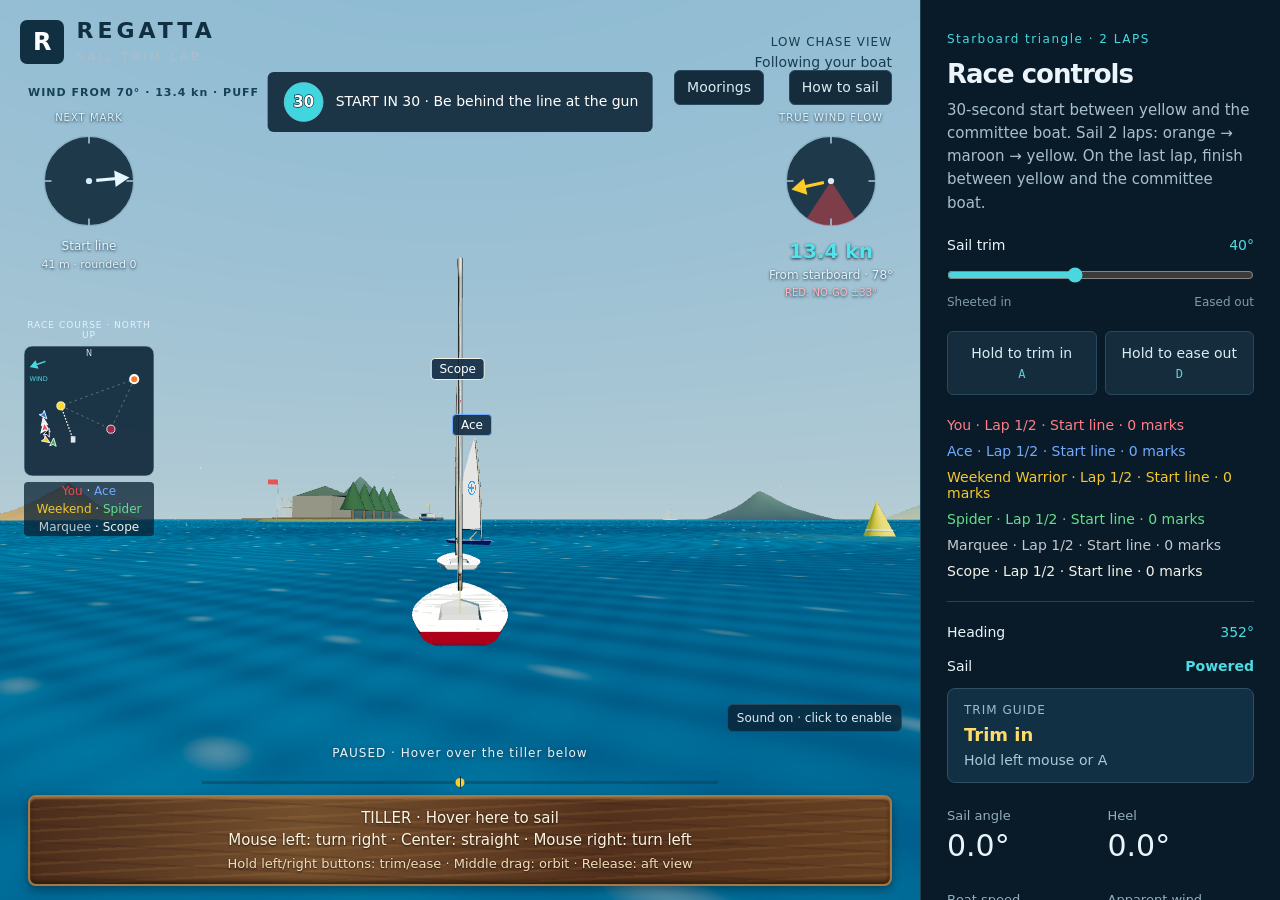
==== commit 3eeec2fb: "Make winner celebration more visible and end it ten minutes after race" ====
--- a/index.html
+++ b/index.html
@@ -1,4 +1,4 @@
-<!doctype html><html lang="en"><head><meta charset="utf-8"><meta name="viewport" content="width=device-width,initial-scale=1"><title>Regatta · Sail Trim</title><meta name="description" content="Experiment with wind, mainsheet trim, and heel on a Laser dinghy."><link rel="icon" type="image/svg+xml" href="data:image/svg+xml,%3Csvg xmlns='http://www.w3.org/2000/svg' viewBox='0 0 32 32'%3E%3Crect width='32' height='32' rx='7' fill='%23092132'/%3E%3Cpath d='M16 4v20H6z' fill='%23fff'/%3E%3Cpath d='M5 25h23l-5 4H9z' fill='%2344d9e6'/%3E%3C/svg%3E"><link rel="stylesheet" href="style.css?v=44"><script type="importmap">{"imports":{"three":"./vendor/three.module.js"}}</script></head><body>
+<!doctype html><html lang="en"><head><meta charset="utf-8"><meta name="viewport" content="width=device-width,initial-scale=1"><title>Regatta · Sail Trim</title><meta name="description" content="Experiment with wind, mainsheet trim, and heel on a Laser dinghy."><link rel="icon" type="image/svg+xml" href="data:image/svg+xml,%3Csvg xmlns='http://www.w3.org/2000/svg' viewBox='0 0 32 32'%3E%3Crect width='32' height='32' rx='7' fill='%23092132'/%3E%3Cpath d='M16 4v20H6z' fill='%23fff'/%3E%3Cpath d='M5 25h23l-5 4H9z' fill='%2344d9e6'/%3E%3C/svg%3E"><link rel="stylesheet" href="style.css?v=45"><script type="importmap">{"imports":{"three":"./vendor/three.module.js"}}</script></head><body>
 <main id="gameMain"><section id="scene" aria-label="Interactive 3D sailboat"><div class="brand"><span class="mark">R</span><div><h1>REGATTA</h1><p>SAIL TRIM LAB</p></div></div><div id="mooringControls" class="mooring-controls" hidden><h2>Back at the yacht club</h2><p>All six boats are on their moorings. Ready when you are.</p><div><button id="mooringResume" type="button" hidden>Return to race</button><button id="mooringStart" type="button">Start a new race</button><button id="mooringResults" type="button">Race results</button><button id="mooringMusic" type="button" aria-pressed="true">Music on</button></div></div><div id="loading" role="status">Loading your Laser…</div><button id="mainMoorings" class="moorings-button" type="button" disabled>Moorings</button><a class="help-link" href="help.html" target="_blank" rel="noopener" aria-label="How to sail (opens in a new tab)">How to sail</a><button id="settingsToggle" class="settings-toggle" aria-controls="settingsPanel" aria-expanded="false">Controls</button><div class="view-label">LOW CHASE VIEW <span>Following your boat</span></div><div class="scene-help" id="tillerPad" aria-label="Mouse-controlled tiller; hover here to sail">TILLER · Hover here to sail<br>Mouse left: turn right · Center: straight · Mouse right: turn left<br><span>Hold left/right buttons: trim/ease · Middle drag: orbit · Release: aft view</span></div><div id="mobileTrim" class="mobile-trim" role="group" aria-label="Sail trim: slide thumb up to trim in, down to ease out"><button id="mobileTrimIn" type="button">Trim in</button><div class="thumb-divider">SLIDE / HOLD</div><button id="mobileTrimOut" type="button">Ease out</button></div><button id="startSound" class="sound-toggle" aria-pressed="true">Sound on · click to enable</button><div id="raceBanner" class="race-banner"><svg id="countdownDial" viewBox="0 0 100 100" aria-label="Starting countdown"><circle cx="50" cy="50" r="44" fill="#142c3c" stroke="#7fc9d5" stroke-width="2"/><path id="countdownPie" fill="#41d5df"/><text id="countdownTime" x="50" y="61" text-anchor="middle" fill="white" stroke="#092132" stroke-width="3" paint-order="stroke" font-size="34" font-weight="700">30</text></svg><span id="raceStatus" role="status">START IN 30 · Be behind the line at the gun</span></div><div id="impactStatus" class="impact-status" role="status"></div><div class="run-state" id="runStatus">PAUSED · Hover over the tiller below</div><div class="tiller"><span>LEFT TILLER → RIGHT TURN</span><div class="tiller-track"><i id="tillerMarker"></i></div><span>RIGHT TILLER → LEFT TURN</span></div><div class="wind-dial mark-dial" aria-label="Direction to the next racing mark"><div class="dial-title">NEXT MARK</div><svg viewBox="0 0 100 100" role="img" aria-label="Target mark bearing"><circle cx="50" cy="50" r="43" fill="#092132d9" stroke="#8bb0c5" stroke-width="1.2"/><path d="M50 7v7 M50 86v7 M7 50h7 M86 50h7" stroke="#a7c7d9" stroke-width="1.5"/><circle cx="50" cy="50" r="3" fill="#d7eaf5"/><g id="markDialArrow" style="color:#ff7b22"><path d="M50 43V23" stroke="currentColor" stroke-width="3"/><path d="M50 11 L42 25 L58 25 Z" fill="currentColor"/></g></svg><div id="markDialLabel">Orange · Upwind</div><div id="markDistance">90 m · rounded 0</div></div><div class="wind-dial" aria-label="Airflow relative to the boat"><div class="dial-title">TRUE WIND FLOW</div><svg viewBox="0 0 100 100" role="img" aria-label="Airflow direction dial"><circle cx="50" cy="50" r="43" fill="#092132d9" stroke="#8bb0c5" stroke-width="1.2"/><path id="noGoSector" d="M50 50 L25.3 85.2 A43 43 0 0 0 74.7 85.2 Z" fill="#e4424a" fill-opacity=".48"/><path d="M50 7v7 M50 86v7 M7 50h7 M86 50h7" stroke="#a7c7d9" stroke-width="1.5"/><circle cx="50" cy="50" r="3" fill="#d7eaf5"/><g id="windDialArrow"><path d="M50 57v20" stroke="#ffcc25" stroke-width="3"/><path d="M50 89 L42 75 L58 75 Z" fill="#ffcc25"/></g></svg><div id="trueWindSpeed" class="true-wind-speed">12.0 kn</div><div id="windDialLabel">70° starboard</div><div id="noGoLabel">RED: NO-GO ±35°</div></div><div class="course-map"><div class="dial-title">RACE COURSE · NORTH UP</div><svg id="courseMap" viewBox="0 0 160 160" role="img" aria-label="Course map showing racing marks and six boats"></svg><div class="map-key"><span style="color:#e54e58">You</span> · <span style="color:#72aaff">Ace</span><br><span style="color:#f4c72d">Weekend</span> · <span style="color:#65de89">Spider</span><br><span style="color:#c2c8ce">Marquee</span> · <span style="color:#f3f2e9">Scope</span></div></div><div class="wind-tag" id="windTag">WIND FROM STARBOARD</div></section>
 <aside id="settingsPanel"><button id="settingsClose" class="settings-close">Back to sailing</button><header><p class="eyebrow" id="lapTitle">LASER / 2-LAP RACE</p><h2>Race controls</h2><p id="lapCourseText">30-second start between yellow and the committee boat. Lap 1: orange → maroon → yellow. Lap 2: orange → maroon → finish line.</p></header><section class="controls"><div class="label"><label for="sheet">Sail trim</label><output id="sheetOut">40°</output></div><input id="sheet" type="range" min="5" max="90" step="0.1" value="40"><div class="scale"><span>Sheeted in</span><span>Eased out</span></div><div class="trim-buttons"><button id="in">Hold to trim in <kbd>A</kbd></button><button id="out">Hold to ease out <kbd>D</kbd></button></div></section>
-<div class="fleet-score"><span id="playerScore">You · Lap 1/2 · Start line</span><span id="expertScore">Ace · 0 marks</span><span id="weekendScore">Weekend Warrior · 0 marks</span><span id="noviceScore">Spider · 0 marks</span><span id="marqueeScore">Marquee · 0 marks</span><span id="scopeScore">Scope · 0 marks</span></div><section class="instrument"><div class="heading-row">Heading <output id="headingOut">000°</output></div><div class="status"><span>Sail</span><strong id="status">Powered</strong></div><div id="shadowStatus" class="shadow-status"></div><div class="trim-guide" aria-live="polite"><span class="trim-guide-label">TRIM GUIDE</span><strong id="trimHint">Hold this trim</strong><span id="trimAction">Sail is set for speed</span></div><div class="readings"><div><span>Sail angle</span><strong id="angleOut">0°</strong></div><div><span>Heel</span><strong id="heelOut">0°</strong></div><div><span>Boat speed</span><strong id="speedOut">0.0 kn</strong></div><div><span>Apparent wind</span><strong class="compact" id="apparentOut">70° / 12 kn</strong></div></div><p id="telltaleOut">Paired telltales show airflow.</p></section><footer><button id="reset">Restart race</button></footer></aside></main><div id="raceSetup" class="results-overlay" role="dialog" aria-modal="true" aria-labelledby="setupTitle" hidden><section class="results-card"><h2 id="setupTitle">Start a new race</h2><form id="raceSetupForm"><label for="locationChoice">Location</label><select id="locationChoice"><option value="islands">Islands</option><option value="coastal">Coastal Town</option><option value="arctic">Arctic</option></select><label for="courseType">Course</label><select id="courseType"><option value="starboard">Starboard triangle</option><option value="port">Port triangle</option><option value="updown">Upwind/downwind</option><option value="long-starboard">Long starboard</option><option value="long-port">Long port</option><option value="long-updown">Long upwind/downwind</option></select><label for="timeOfDay">Time of day</label><select id="timeOfDay"><option value="morning">Morning</option><option value="midday">Midday</option><option value="golden">Golden hour</option><option value="dusk">Dusk</option><option value="night">Night</option></select><label for="lapCount">Number of laps</label><input id="lapCount" type="number" min="1" max="99" step="1" value="2" required><div class="setup-wind"><div class="label"><label for="strength">Wind speed</label><output id="strengthOut">12 kn</output></div><input id="strength" type="range" min="0" max="25" step="1" value="12"><div class="setup-wind-scale"><span>0</span><span>10</span><span>25 knots</span></div></div><button type="submit" id="raceStart">Start</button><button type="button" id="raceSetupCancel">Cancel</button></form></section></div><div id="raceResults" class="results-overlay" role="dialog" aria-modal="true" aria-labelledby="resultsTitle" hidden><section class="results-card"><p class="eyebrow">REGATTA</p><h2 id="resultsTitle">Race results</h2><table><thead><tr><th>Place</th><th>Boat</th><th>Time</th><th>Status</th></tr></thead><tbody><tr><td id="resultPlace0"></td><th scope="row" id="resultName0"></th><td id="resultTime0"></td><td id="resultState0"></td></tr><tr><td id="resultPlace1"></td><th scope="row" id="resultName1"></th><td id="resultTime1"></td><td id="resultState1"></td></tr><tr><td id="resultPlace2"></td><th scope="row" id="resultName2"></th><td id="resultTime2"></td><td id="resultState2"></td></tr><tr><td id="resultPlace3"></td><th scope="row" id="resultName3"></th><td id="resultTime3"></td><td id="resultState3"></td></tr><tr><td id="resultPlace4"></td><th scope="row" id="resultName4"></th><td id="resultTime4"></td><td id="resultState4"></td></tr><tr><td id="resultPlace5"></td><th scope="row" id="resultName5"></th><td id="resultTime5"></td><td id="resultState5"></td></tr></tbody></table><section class="history-section"><h3>Race history</h3><p id="historySummary">0 races · saved in this browser</p><table class="history-table"><thead><tr><th>Boat</th><th>1st</th><th>2nd</th><th>3rd</th><th>4th</th><th>5th</th><th>6th</th></tr></thead><tbody><tr><th scope="row">You</th><td id="history00">0</td><td id="history01">0</td><td id="history02">0</td><td id="history03">0</td><td id="history04">0</td><td id="history05">0</td></tr><tr><th scope="row">Ace</th><td id="history10">0</td><td id="history11">0</td><td id="history12">0</td><td id="history13">0</td><td id="history14">0</td><td id="history15">0</td></tr><tr><th scope="row">Weekend Warrior</th><td id="history20">0</td><td id="history21">0</td><td id="history22">0</td><td id="history23">0</td><td id="history24">0</td><td id="history25">0</td></tr><tr><th scope="row">Spider</th><td id="history30">0</td><td id="history31">0</td><td id="history32">0</td><td id="history33">0</td><td id="history34">0</td><td id="history35">0</td></tr><tr><th scope="row">Marquee</th><td id="history40">0</td><td id="history41">0</td><td id="history42">0</td><td id="history43">0</td><td id="history44">0</td><td id="history45">0</td></tr><tr><th scope="row">Scope</th><td id="history50">0</td><td id="history51">0</td><td id="history52">0</td><td id="history53">0</td><td id="history54">0</td><td id="history55">0</td></tr></tbody></table><button id="resetHistory" type="button">Reset history to zero</button></section><p>Time runs from the starting signal. Racing ends when fifth place finishes.</p><button id="resultsRestart">Race again</button><button id="resultsClose" type="button">Back to moorings</button></section></div><script type="module" src="app.js?v=44"></script></body></html>
+<div class="fleet-score"><span id="playerScore">You · Lap 1/2 · Start line</span><span id="expertScore">Ace · 0 marks</span><span id="weekendScore">Weekend Warrior · 0 marks</span><span id="noviceScore">Spider · 0 marks</span><span id="marqueeScore">Marquee · 0 marks</span><span id="scopeScore">Scope · 0 marks</span></div><section class="instrument"><div class="heading-row">Heading <output id="headingOut">000°</output></div><div class="status"><span>Sail</span><strong id="status">Powered</strong></div><div id="shadowStatus" class="shadow-status"></div><div class="trim-guide" aria-live="polite"><span class="trim-guide-label">TRIM GUIDE</span><strong id="trimHint">Hold this trim</strong><span id="trimAction">Sail is set for speed</span></div><div class="readings"><div><span>Sail angle</span><strong id="angleOut">0°</strong></div><div><span>Heel</span><strong id="heelOut">0°</strong></div><div><span>Boat speed</span><strong id="speedOut">0.0 kn</strong></div><div><span>Apparent wind</span><strong class="compact" id="apparentOut">70° / 12 kn</strong></div></div><p id="telltaleOut">Paired telltales show airflow.</p></section><footer><button id="reset">Restart race</button></footer></aside></main><div id="raceSetup" class="results-overlay" role="dialog" aria-modal="true" aria-labelledby="setupTitle" hidden><section class="results-card"><h2 id="setupTitle">Start a new race</h2><form id="raceSetupForm"><label for="locationChoice">Location</label><select id="locationChoice"><option value="islands">Islands</option><option value="coastal">Coastal Town</option><option value="arctic">Arctic</option></select><label for="courseType">Course</label><select id="courseType"><option value="starboard">Starboard triangle</option><option value="port">Port triangle</option><option value="updown">Upwind/downwind</option><option value="long-starboard">Long starboard</option><option value="long-port">Long port</option><option value="long-updown">Long upwind/downwind</option></select><label for="timeOfDay">Time of day</label><select id="timeOfDay"><option value="morning">Morning</option><option value="midday">Midday</option><option value="golden">Golden hour</option><option value="dusk">Dusk</option><option value="night">Night</option></select><label for="lapCount">Number of laps</label><input id="lapCount" type="number" min="1" max="99" step="1" value="2" required><div class="setup-wind"><div class="label"><label for="strength">Wind speed</label><output id="strengthOut">12 kn</output></div><input id="strength" type="range" min="0" max="25" step="1" value="12"><div class="setup-wind-scale"><span>0</span><span>10</span><span>25 knots</span></div></div><button type="submit" id="raceStart">Start</button><button type="button" id="raceSetupCancel">Cancel</button></form></section></div><div id="raceResults" class="results-overlay" role="dialog" aria-modal="true" aria-labelledby="resultsTitle" hidden><section class="results-card"><p class="eyebrow">REGATTA</p><h2 id="resultsTitle">Race results</h2><table><thead><tr><th>Place</th><th>Boat</th><th>Time</th><th>Status</th></tr></thead><tbody><tr><td id="resultPlace0"></td><th scope="row" id="resultName0"></th><td id="resultTime0"></td><td id="resultState0"></td></tr><tr><td id="resultPlace1"></td><th scope="row" id="resultName1"></th><td id="resultTime1"></td><td id="resultState1"></td></tr><tr><td id="resultPlace2"></td><th scope="row" id="resultName2"></th><td id="resultTime2"></td><td id="resultState2"></td></tr><tr><td id="resultPlace3"></td><th scope="row" id="resultName3"></th><td id="resultTime3"></td><td id="resultState3"></td></tr><tr><td id="resultPlace4"></td><th scope="row" id="resultName4"></th><td id="resultTime4"></td><td id="resultState4"></td></tr><tr><td id="resultPlace5"></td><th scope="row" id="resultName5"></th><td id="resultTime5"></td><td id="resultState5"></td></tr></tbody></table><section class="history-section"><h3>Race history</h3><p id="historySummary">0 races · saved in this browser</p><table class="history-table"><thead><tr><th>Boat</th><th>1st</th><th>2nd</th><th>3rd</th><th>4th</th><th>5th</th><th>6th</th></tr></thead><tbody><tr><th scope="row">You</th><td id="history00">0</td><td id="history01">0</td><td id="history02">0</td><td id="history03">0</td><td id="history04">0</td><td id="history05">0</td></tr><tr><th scope="row">Ace</th><td id="history10">0</td><td id="history11">0</td><td id="history12">0</td><td id="history13">0</td><td id="history14">0</td><td id="history15">0</td></tr><tr><th scope="row">Weekend Warrior</th><td id="history20">0</td><td id="history21">0</td><td id="history22">0</td><td id="history23">0</td><td id="history24">0</td><td id="history25">0</td></tr><tr><th scope="row">Spider</th><td id="history30">0</td><td id="history31">0</td><td id="history32">0</td><td id="history33">0</td><td id="history34">0</td><td id="history35">0</td></tr><tr><th scope="row">Marquee</th><td id="history40">0</td><td id="history41">0</td><td id="history42">0</td><td id="history43">0</td><td id="history44">0</td><td id="history45">0</td></tr><tr><th scope="row">Scope</th><td id="history50">0</td><td id="history51">0</td><td id="history52">0</td><td id="history53">0</td><td id="history54">0</td><td id="history55">0</td></tr></tbody></table><button id="resetHistory" type="button">Reset history to zero</button></section><p>Time runs from the starting signal. Racing ends when fifth place finishes.</p><button id="resultsRestart">Race again</button><button id="resultsClose" type="button">Back to moorings</button></section></div><script type="module" src="app.js?v=45"></script></body></html>
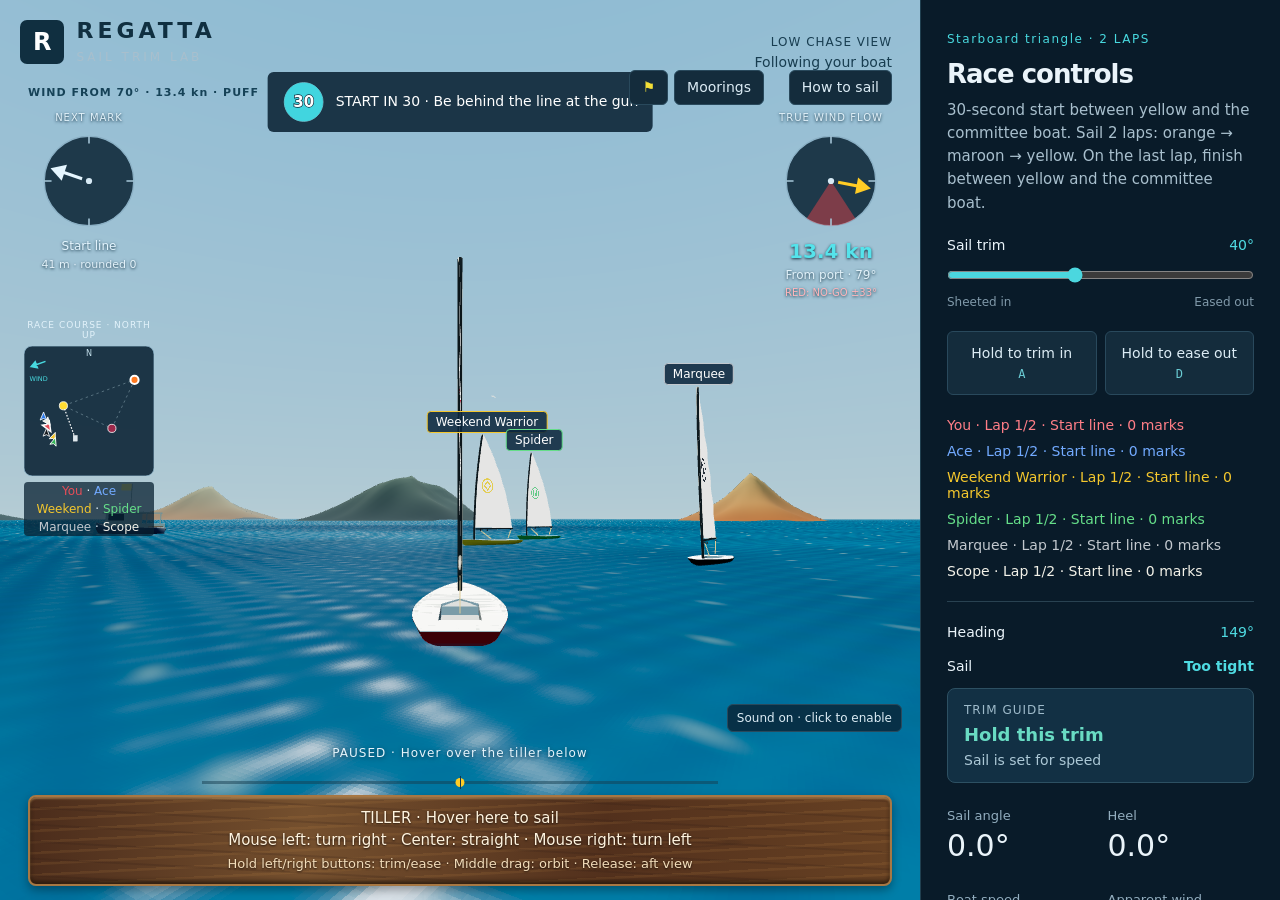
==== commit ee060ee8: "Halve mooring confetti and add committee flag celebration preview" ====
--- a/index.html
+++ b/index.html
@@ -1,4 +1,4 @@
-<!doctype html><html lang="en"><head><meta charset="utf-8"><meta name="viewport" content="width=device-width,initial-scale=1"><title>Regatta · Sail Trim</title><meta name="description" content="Experiment with wind, mainsheet trim, and heel on a Laser dinghy."><link rel="icon" type="image/svg+xml" href="data:image/svg+xml,%3Csvg xmlns='http://www.w3.org/2000/svg' viewBox='0 0 32 32'%3E%3Crect width='32' height='32' rx='7' fill='%23092132'/%3E%3Cpath d='M16 4v20H6z' fill='%23fff'/%3E%3Cpath d='M5 25h23l-5 4H9z' fill='%2344d9e6'/%3E%3C/svg%3E"><link rel="stylesheet" href="style.css?v=45"><script type="importmap">{"imports":{"three":"./vendor/three.module.js"}}</script></head><body>
-<main id="gameMain"><section id="scene" aria-label="Interactive 3D sailboat"><div class="brand"><span class="mark">R</span><div><h1>REGATTA</h1><p>SAIL TRIM LAB</p></div></div><div id="mooringControls" class="mooring-controls" hidden><h2>Back at the yacht club</h2><p>All six boats are on their moorings. Ready when you are.</p><div><button id="mooringResume" type="button" hidden>Return to race</button><button id="mooringStart" type="button">Start a new race</button><button id="mooringResults" type="button">Race results</button><button id="mooringMusic" type="button" aria-pressed="true">Music on</button></div></div><div id="loading" role="status">Loading your Laser…</div><button id="mainMoorings" class="moorings-button" type="button" disabled>Moorings</button><a class="help-link" href="help.html" target="_blank" rel="noopener" aria-label="How to sail (opens in a new tab)">How to sail</a><button id="settingsToggle" class="settings-toggle" aria-controls="settingsPanel" aria-expanded="false">Controls</button><div class="view-label">LOW CHASE VIEW <span>Following your boat</span></div><div class="scene-help" id="tillerPad" aria-label="Mouse-controlled tiller; hover here to sail">TILLER · Hover here to sail<br>Mouse left: turn right · Center: straight · Mouse right: turn left<br><span>Hold left/right buttons: trim/ease · Middle drag: orbit · Release: aft view</span></div><div id="mobileTrim" class="mobile-trim" role="group" aria-label="Sail trim: slide thumb up to trim in, down to ease out"><button id="mobileTrimIn" type="button">Trim in</button><div class="thumb-divider">SLIDE / HOLD</div><button id="mobileTrimOut" type="button">Ease out</button></div><button id="startSound" class="sound-toggle" aria-pressed="true">Sound on · click to enable</button><div id="raceBanner" class="race-banner"><svg id="countdownDial" viewBox="0 0 100 100" aria-label="Starting countdown"><circle cx="50" cy="50" r="44" fill="#142c3c" stroke="#7fc9d5" stroke-width="2"/><path id="countdownPie" fill="#41d5df"/><text id="countdownTime" x="50" y="61" text-anchor="middle" fill="white" stroke="#092132" stroke-width="3" paint-order="stroke" font-size="34" font-weight="700">30</text></svg><span id="raceStatus" role="status">START IN 30 · Be behind the line at the gun</span></div><div id="impactStatus" class="impact-status" role="status"></div><div class="run-state" id="runStatus">PAUSED · Hover over the tiller below</div><div class="tiller"><span>LEFT TILLER → RIGHT TURN</span><div class="tiller-track"><i id="tillerMarker"></i></div><span>RIGHT TILLER → LEFT TURN</span></div><div class="wind-dial mark-dial" aria-label="Direction to the next racing mark"><div class="dial-title">NEXT MARK</div><svg viewBox="0 0 100 100" role="img" aria-label="Target mark bearing"><circle cx="50" cy="50" r="43" fill="#092132d9" stroke="#8bb0c5" stroke-width="1.2"/><path d="M50 7v7 M50 86v7 M7 50h7 M86 50h7" stroke="#a7c7d9" stroke-width="1.5"/><circle cx="50" cy="50" r="3" fill="#d7eaf5"/><g id="markDialArrow" style="color:#ff7b22"><path d="M50 43V23" stroke="currentColor" stroke-width="3"/><path d="M50 11 L42 25 L58 25 Z" fill="currentColor"/></g></svg><div id="markDialLabel">Orange · Upwind</div><div id="markDistance">90 m · rounded 0</div></div><div class="wind-dial" aria-label="Airflow relative to the boat"><div class="dial-title">TRUE WIND FLOW</div><svg viewBox="0 0 100 100" role="img" aria-label="Airflow direction dial"><circle cx="50" cy="50" r="43" fill="#092132d9" stroke="#8bb0c5" stroke-width="1.2"/><path id="noGoSector" d="M50 50 L25.3 85.2 A43 43 0 0 0 74.7 85.2 Z" fill="#e4424a" fill-opacity=".48"/><path d="M50 7v7 M50 86v7 M7 50h7 M86 50h7" stroke="#a7c7d9" stroke-width="1.5"/><circle cx="50" cy="50" r="3" fill="#d7eaf5"/><g id="windDialArrow"><path d="M50 57v20" stroke="#ffcc25" stroke-width="3"/><path d="M50 89 L42 75 L58 75 Z" fill="#ffcc25"/></g></svg><div id="trueWindSpeed" class="true-wind-speed">12.0 kn</div><div id="windDialLabel">70° starboard</div><div id="noGoLabel">RED: NO-GO ±35°</div></div><div class="course-map"><div class="dial-title">RACE COURSE · NORTH UP</div><svg id="courseMap" viewBox="0 0 160 160" role="img" aria-label="Course map showing racing marks and six boats"></svg><div class="map-key"><span style="color:#e54e58">You</span> · <span style="color:#72aaff">Ace</span><br><span style="color:#f4c72d">Weekend</span> · <span style="color:#65de89">Spider</span><br><span style="color:#c2c8ce">Marquee</span> · <span style="color:#f3f2e9">Scope</span></div></div><div class="wind-tag" id="windTag">WIND FROM STARBOARD</div></section>
+<!doctype html><html lang="en"><head><meta charset="utf-8"><meta name="viewport" content="width=device-width,initial-scale=1"><title>Regatta · Sail Trim</title><meta name="description" content="Experiment with wind, mainsheet trim, and heel on a Laser dinghy."><link rel="icon" type="image/svg+xml" href="data:image/svg+xml,%3Csvg xmlns='http://www.w3.org/2000/svg' viewBox='0 0 32 32'%3E%3Crect width='32' height='32' rx='7' fill='%23092132'/%3E%3Cpath d='M16 4v20H6z' fill='%23fff'/%3E%3Cpath d='M5 25h23l-5 4H9z' fill='%2344d9e6'/%3E%3C/svg%3E"><link rel="stylesheet" href="style.css?v=46"><script type="importmap">{"imports":{"three":"./vendor/three.module.js"}}</script></head><body>
+<main id="gameMain"><section id="scene" aria-label="Interactive 3D sailboat"><div class="brand"><span class="mark">R</span><div><h1>REGATTA</h1><p>SAIL TRIM LAB</p></div></div><div id="mooringControls" class="mooring-controls" hidden><h2>Back at the yacht club</h2><p>All six boats are on their moorings. Ready when you are.</p><div><button id="mooringResume" type="button" hidden>Return to race</button><button id="mooringStart" type="button">Start a new race</button><button id="mooringResults" type="button">Race results</button><button id="mooringMusic" type="button" aria-pressed="true">Music on</button></div></div><div id="loading" role="status">Loading your Laser…</div><button id="mainMoorings" class="moorings-button" type="button" disabled>Moorings</button><button id="previewMoorings" class="moorings-preview" type="button" disabled title="Committee flag: preview a random winner at the moorings" aria-label="Preview winner celebration at the moorings">⚑</button><a class="help-link" href="help.html" target="_blank" rel="noopener" aria-label="How to sail (opens in a new tab)">How to sail</a><button id="settingsToggle" class="settings-toggle" aria-controls="settingsPanel" aria-expanded="false">Controls</button><div class="view-label">LOW CHASE VIEW <span>Following your boat</span></div><div class="scene-help" id="tillerPad" aria-label="Mouse-controlled tiller; hover here to sail">TILLER · Hover here to sail<br>Mouse left: turn right · Center: straight · Mouse right: turn left<br><span>Hold left/right buttons: trim/ease · Middle drag: orbit · Release: aft view</span></div><div id="mobileTrim" class="mobile-trim" role="group" aria-label="Sail trim: slide thumb up to trim in, down to ease out"><button id="mobileTrimIn" type="button">Trim in</button><div class="thumb-divider">SLIDE / HOLD</div><button id="mobileTrimOut" type="button">Ease out</button></div><button id="startSound" class="sound-toggle" aria-pressed="true">Sound on · click to enable</button><div id="raceBanner" class="race-banner"><svg id="countdownDial" viewBox="0 0 100 100" aria-label="Starting countdown"><circle cx="50" cy="50" r="44" fill="#142c3c" stroke="#7fc9d5" stroke-width="2"/><path id="countdownPie" fill="#41d5df"/><text id="countdownTime" x="50" y="61" text-anchor="middle" fill="white" stroke="#092132" stroke-width="3" paint-order="stroke" font-size="34" font-weight="700">30</text></svg><span id="raceStatus" role="status">START IN 30 · Be behind the line at the gun</span></div><div id="impactStatus" class="impact-status" role="status"></div><div class="run-state" id="runStatus">PAUSED · Hover over the tiller below</div><div class="tiller"><span>LEFT TILLER → RIGHT TURN</span><div class="tiller-track"><i id="tillerMarker"></i></div><span>RIGHT TILLER → LEFT TURN</span></div><div class="wind-dial mark-dial" aria-label="Direction to the next racing mark"><div class="dial-title">NEXT MARK</div><svg viewBox="0 0 100 100" role="img" aria-label="Target mark bearing"><circle cx="50" cy="50" r="43" fill="#092132d9" stroke="#8bb0c5" stroke-width="1.2"/><path d="M50 7v7 M50 86v7 M7 50h7 M86 50h7" stroke="#a7c7d9" stroke-width="1.5"/><circle cx="50" cy="50" r="3" fill="#d7eaf5"/><g id="markDialArrow" style="color:#ff7b22"><path d="M50 43V23" stroke="currentColor" stroke-width="3"/><path d="M50 11 L42 25 L58 25 Z" fill="currentColor"/></g></svg><div id="markDialLabel">Orange · Upwind</div><div id="markDistance">90 m · rounded 0</div></div><div class="wind-dial" aria-label="Airflow relative to the boat"><div class="dial-title">TRUE WIND FLOW</div><svg viewBox="0 0 100 100" role="img" aria-label="Airflow direction dial"><circle cx="50" cy="50" r="43" fill="#092132d9" stroke="#8bb0c5" stroke-width="1.2"/><path id="noGoSector" d="M50 50 L25.3 85.2 A43 43 0 0 0 74.7 85.2 Z" fill="#e4424a" fill-opacity=".48"/><path d="M50 7v7 M50 86v7 M7 50h7 M86 50h7" stroke="#a7c7d9" stroke-width="1.5"/><circle cx="50" cy="50" r="3" fill="#d7eaf5"/><g id="windDialArrow"><path d="M50 57v20" stroke="#ffcc25" stroke-width="3"/><path d="M50 89 L42 75 L58 75 Z" fill="#ffcc25"/></g></svg><div id="trueWindSpeed" class="true-wind-speed">12.0 kn</div><div id="windDialLabel">70° starboard</div><div id="noGoLabel">RED: NO-GO ±35°</div></div><div class="course-map"><div class="dial-title">RACE COURSE · NORTH UP</div><svg id="courseMap" viewBox="0 0 160 160" role="img" aria-label="Course map showing racing marks and six boats"></svg><div class="map-key"><span style="color:#e54e58">You</span> · <span style="color:#72aaff">Ace</span><br><span style="color:#f4c72d">Weekend</span> · <span style="color:#65de89">Spider</span><br><span style="color:#c2c8ce">Marquee</span> · <span style="color:#f3f2e9">Scope</span></div></div><div class="wind-tag" id="windTag">WIND FROM STARBOARD</div></section>
 <aside id="settingsPanel"><button id="settingsClose" class="settings-close">Back to sailing</button><header><p class="eyebrow" id="lapTitle">LASER / 2-LAP RACE</p><h2>Race controls</h2><p id="lapCourseText">30-second start between yellow and the committee boat. Lap 1: orange → maroon → yellow. Lap 2: orange → maroon → finish line.</p></header><section class="controls"><div class="label"><label for="sheet">Sail trim</label><output id="sheetOut">40°</output></div><input id="sheet" type="range" min="5" max="90" step="0.1" value="40"><div class="scale"><span>Sheeted in</span><span>Eased out</span></div><div class="trim-buttons"><button id="in">Hold to trim in <kbd>A</kbd></button><button id="out">Hold to ease out <kbd>D</kbd></button></div></section>
-<div class="fleet-score"><span id="playerScore">You · Lap 1/2 · Start line</span><span id="expertScore">Ace · 0 marks</span><span id="weekendScore">Weekend Warrior · 0 marks</span><span id="noviceScore">Spider · 0 marks</span><span id="marqueeScore">Marquee · 0 marks</span><span id="scopeScore">Scope · 0 marks</span></div><section class="instrument"><div class="heading-row">Heading <output id="headingOut">000°</output></div><div class="status"><span>Sail</span><strong id="status">Powered</strong></div><div id="shadowStatus" class="shadow-status"></div><div class="trim-guide" aria-live="polite"><span class="trim-guide-label">TRIM GUIDE</span><strong id="trimHint">Hold this trim</strong><span id="trimAction">Sail is set for speed</span></div><div class="readings"><div><span>Sail angle</span><strong id="angleOut">0°</strong></div><div><span>Heel</span><strong id="heelOut">0°</strong></div><div><span>Boat speed</span><strong id="speedOut">0.0 kn</strong></div><div><span>Apparent wind</span><strong class="compact" id="apparentOut">70° / 12 kn</strong></div></div><p id="telltaleOut">Paired telltales show airflow.</p></section><footer><button id="reset">Restart race</button></footer></aside></main><div id="raceSetup" class="results-overlay" role="dialog" aria-modal="true" aria-labelledby="setupTitle" hidden><section class="results-card"><h2 id="setupTitle">Start a new race</h2><form id="raceSetupForm"><label for="locationChoice">Location</label><select id="locationChoice"><option value="islands">Islands</option><option value="coastal">Coastal Town</option><option value="arctic">Arctic</option></select><label for="courseType">Course</label><select id="courseType"><option value="starboard">Starboard triangle</option><option value="port">Port triangle</option><option value="updown">Upwind/downwind</option><option value="long-starboard">Long starboard</option><option value="long-port">Long port</option><option value="long-updown">Long upwind/downwind</option></select><label for="timeOfDay">Time of day</label><select id="timeOfDay"><option value="morning">Morning</option><option value="midday">Midday</option><option value="golden">Golden hour</option><option value="dusk">Dusk</option><option value="night">Night</option></select><label for="lapCount">Number of laps</label><input id="lapCount" type="number" min="1" max="99" step="1" value="2" required><div class="setup-wind"><div class="label"><label for="strength">Wind speed</label><output id="strengthOut">12 kn</output></div><input id="strength" type="range" min="0" max="25" step="1" value="12"><div class="setup-wind-scale"><span>0</span><span>10</span><span>25 knots</span></div></div><button type="submit" id="raceStart">Start</button><button type="button" id="raceSetupCancel">Cancel</button></form></section></div><div id="raceResults" class="results-overlay" role="dialog" aria-modal="true" aria-labelledby="resultsTitle" hidden><section class="results-card"><p class="eyebrow">REGATTA</p><h2 id="resultsTitle">Race results</h2><table><thead><tr><th>Place</th><th>Boat</th><th>Time</th><th>Status</th></tr></thead><tbody><tr><td id="resultPlace0"></td><th scope="row" id="resultName0"></th><td id="resultTime0"></td><td id="resultState0"></td></tr><tr><td id="resultPlace1"></td><th scope="row" id="resultName1"></th><td id="resultTime1"></td><td id="resultState1"></td></tr><tr><td id="resultPlace2"></td><th scope="row" id="resultName2"></th><td id="resultTime2"></td><td id="resultState2"></td></tr><tr><td id="resultPlace3"></td><th scope="row" id="resultName3"></th><td id="resultTime3"></td><td id="resultState3"></td></tr><tr><td id="resultPlace4"></td><th scope="row" id="resultName4"></th><td id="resultTime4"></td><td id="resultState4"></td></tr><tr><td id="resultPlace5"></td><th scope="row" id="resultName5"></th><td id="resultTime5"></td><td id="resultState5"></td></tr></tbody></table><section class="history-section"><h3>Race history</h3><p id="historySummary">0 races · saved in this browser</p><table class="history-table"><thead><tr><th>Boat</th><th>1st</th><th>2nd</th><th>3rd</th><th>4th</th><th>5th</th><th>6th</th></tr></thead><tbody><tr><th scope="row">You</th><td id="history00">0</td><td id="history01">0</td><td id="history02">0</td><td id="history03">0</td><td id="history04">0</td><td id="history05">0</td></tr><tr><th scope="row">Ace</th><td id="history10">0</td><td id="history11">0</td><td id="history12">0</td><td id="history13">0</td><td id="history14">0</td><td id="history15">0</td></tr><tr><th scope="row">Weekend Warrior</th><td id="history20">0</td><td id="history21">0</td><td id="history22">0</td><td id="history23">0</td><td id="history24">0</td><td id="history25">0</td></tr><tr><th scope="row">Spider</th><td id="history30">0</td><td id="history31">0</td><td id="history32">0</td><td id="history33">0</td><td id="history34">0</td><td id="history35">0</td></tr><tr><th scope="row">Marquee</th><td id="history40">0</td><td id="history41">0</td><td id="history42">0</td><td id="history43">0</td><td id="history44">0</td><td id="history45">0</td></tr><tr><th scope="row">Scope</th><td id="history50">0</td><td id="history51">0</td><td id="history52">0</td><td id="history53">0</td><td id="history54">0</td><td id="history55">0</td></tr></tbody></table><button id="resetHistory" type="button">Reset history to zero</button></section><p>Time runs from the starting signal. Racing ends when fifth place finishes.</p><button id="resultsRestart">Race again</button><button id="resultsClose" type="button">Back to moorings</button></section></div><script type="module" src="app.js?v=45"></script></body></html>
+<div class="fleet-score"><span id="playerScore">You · Lap 1/2 · Start line</span><span id="expertScore">Ace · 0 marks</span><span id="weekendScore">Weekend Warrior · 0 marks</span><span id="noviceScore">Spider · 0 marks</span><span id="marqueeScore">Marquee · 0 marks</span><span id="scopeScore">Scope · 0 marks</span></div><section class="instrument"><div class="heading-row">Heading <output id="headingOut">000°</output></div><div class="status"><span>Sail</span><strong id="status">Powered</strong></div><div id="shadowStatus" class="shadow-status"></div><div class="trim-guide" aria-live="polite"><span class="trim-guide-label">TRIM GUIDE</span><strong id="trimHint">Hold this trim</strong><span id="trimAction">Sail is set for speed</span></div><div class="readings"><div><span>Sail angle</span><strong id="angleOut">0°</strong></div><div><span>Heel</span><strong id="heelOut">0°</strong></div><div><span>Boat speed</span><strong id="speedOut">0.0 kn</strong></div><div><span>Apparent wind</span><strong class="compact" id="apparentOut">70° / 12 kn</strong></div></div><p id="telltaleOut">Paired telltales show airflow.</p></section><footer><button id="reset">Restart race</button></footer></aside></main><div id="raceSetup" class="results-overlay" role="dialog" aria-modal="true" aria-labelledby="setupTitle" hidden><section class="results-card"><h2 id="setupTitle">Start a new race</h2><form id="raceSetupForm"><label for="locationChoice">Location</label><select id="locationChoice"><option value="islands">Islands</option><option value="coastal">Coastal Town</option><option value="arctic">Arctic</option></select><label for="courseType">Course</label><select id="courseType"><option value="starboard">Starboard triangle</option><option value="port">Port triangle</option><option value="updown">Upwind/downwind</option><option value="long-starboard">Long starboard</option><option value="long-port">Long port</option><option value="long-updown">Long upwind/downwind</option></select><label for="timeOfDay">Time of day</label><select id="timeOfDay"><option value="morning">Morning</option><option value="midday">Midday</option><option value="golden">Golden hour</option><option value="dusk">Dusk</option><option value="night">Night</option></select><label for="lapCount">Number of laps</label><input id="lapCount" type="number" min="1" max="99" step="1" value="2" required><div class="setup-wind"><div class="label"><label for="strength">Wind speed</label><output id="strengthOut">12 kn</output></div><input id="strength" type="range" min="0" max="25" step="1" value="12"><div class="setup-wind-scale"><span>0</span><span>10</span><span>25 knots</span></div></div><button type="submit" id="raceStart">Start</button><button type="button" id="raceSetupCancel">Cancel</button></form></section></div><div id="raceResults" class="results-overlay" role="dialog" aria-modal="true" aria-labelledby="resultsTitle" hidden><section class="results-card"><p class="eyebrow">REGATTA</p><h2 id="resultsTitle">Race results</h2><table><thead><tr><th>Place</th><th>Boat</th><th>Time</th><th>Status</th></tr></thead><tbody><tr><td id="resultPlace0"></td><th scope="row" id="resultName0"></th><td id="resultTime0"></td><td id="resultState0"></td></tr><tr><td id="resultPlace1"></td><th scope="row" id="resultName1"></th><td id="resultTime1"></td><td id="resultState1"></td></tr><tr><td id="resultPlace2"></td><th scope="row" id="resultName2"></th><td id="resultTime2"></td><td id="resultState2"></td></tr><tr><td id="resultPlace3"></td><th scope="row" id="resultName3"></th><td id="resultTime3"></td><td id="resultState3"></td></tr><tr><td id="resultPlace4"></td><th scope="row" id="resultName4"></th><td id="resultTime4"></td><td id="resultState4"></td></tr><tr><td id="resultPlace5"></td><th scope="row" id="resultName5"></th><td id="resultTime5"></td><td id="resultState5"></td></tr></tbody></table><section class="history-section"><h3>Race history</h3><p id="historySummary">0 races · saved in this browser</p><table class="history-table"><thead><tr><th>Boat</th><th>1st</th><th>2nd</th><th>3rd</th><th>4th</th><th>5th</th><th>6th</th></tr></thead><tbody><tr><th scope="row">You</th><td id="history00">0</td><td id="history01">0</td><td id="history02">0</td><td id="history03">0</td><td id="history04">0</td><td id="history05">0</td></tr><tr><th scope="row">Ace</th><td id="history10">0</td><td id="history11">0</td><td id="history12">0</td><td id="history13">0</td><td id="history14">0</td><td id="history15">0</td></tr><tr><th scope="row">Weekend Warrior</th><td id="history20">0</td><td id="history21">0</td><td id="history22">0</td><td id="history23">0</td><td id="history24">0</td><td id="history25">0</td></tr><tr><th scope="row">Spider</th><td id="history30">0</td><td id="history31">0</td><td id="history32">0</td><td id="history33">0</td><td id="history34">0</td><td id="history35">0</td></tr><tr><th scope="row">Marquee</th><td id="history40">0</td><td id="history41">0</td><td id="history42">0</td><td id="history43">0</td><td id="history44">0</td><td id="history45">0</td></tr><tr><th scope="row">Scope</th><td id="history50">0</td><td id="history51">0</td><td id="history52">0</td><td id="history53">0</td><td id="history54">0</td><td id="history55">0</td></tr></tbody></table><button id="resetHistory" type="button">Reset history to zero</button></section><p>Time runs from the starting signal. Racing ends when fifth place finishes.</p><button id="resultsRestart">Race again</button><button id="resultsClose" type="button">Back to moorings</button></section></div><script type="module" src="app.js?v=46"></script></body></html>
--- a/style.css
+++ b/style.css
@@ -85,4 +85,5 @@
 
 .mooring-controls[hidden]{display:none}.mooring-controls{position:absolute;z-index:8;bottom:max(20px,env(safe-area-inset-bottom));left:50%;transform:translateX(-50%);width:min(590px,calc(100% - 28px));padding:18px;text-align:center;background:#092132e8;border:1px solid #659cb2;border-radius:14px}.mooring-controls h2{font-size:22px;margin:0 0 6px}.mooring-controls p{font-size:14px;color:#c2d9e5}.mooring-controls>div{display:flex;justify-content:center;gap:8px;flex-wrap:wrap;margin-top:14px}.mooring-controls button{font-size:14px;padding:10px 14px}.at-moorings{grid-template-columns:1fr}.at-moorings #settingsPanel,.at-moorings .view-label,.at-moorings .wind-dial,.at-moorings .course-map,.at-moorings .wind-tag,.at-moorings #tillerPad,.at-moorings .tiller,.at-moorings .run-state,.at-moorings .race-banner,.at-moorings .impact-status,.at-moorings .mobile-trim,.at-moorings .settings-toggle,.at-moorings .sound-toggle{display:none!important}#resultsClose{background:#142c3c;color:#dcecf5}
 
+ .moorings-preview{position:absolute;top:70px;right:252px;z-index:6;padding:8px 12px;background:#142c3c;color:#f3df37;border:1px solid #29495c;border-radius:6px;font-size:14px;line-height:1.2}.at-moorings .moorings-preview{display:none}.moorings-preview:disabled{opacity:.5}@media(max-width:740px){.moorings-preview{top:54px;left:112px;right:auto}}@media(max-height:650px) and (min-width:741px){.moorings-preview{top:14px;right:238px}}
 .moorings-button{position:absolute;top:70px;right:156px;z-index:6;padding:8px 12px;border:1px solid #29495c;border-radius:6px;background:#142c3c;color:#dcecf5;font-size:14px;line-height:1.2}.moorings-button:hover{background:#214657}.moorings-button:disabled{opacity:.5}.at-moorings .moorings-button{display:none}.mooring-controls button[hidden]{display:none}@media(max-width:740px){.moorings-button{top:54px;left:12px;right:auto}}@media(max-height:650px) and (min-width:741px){.moorings-button{top:14px;right:142px}}
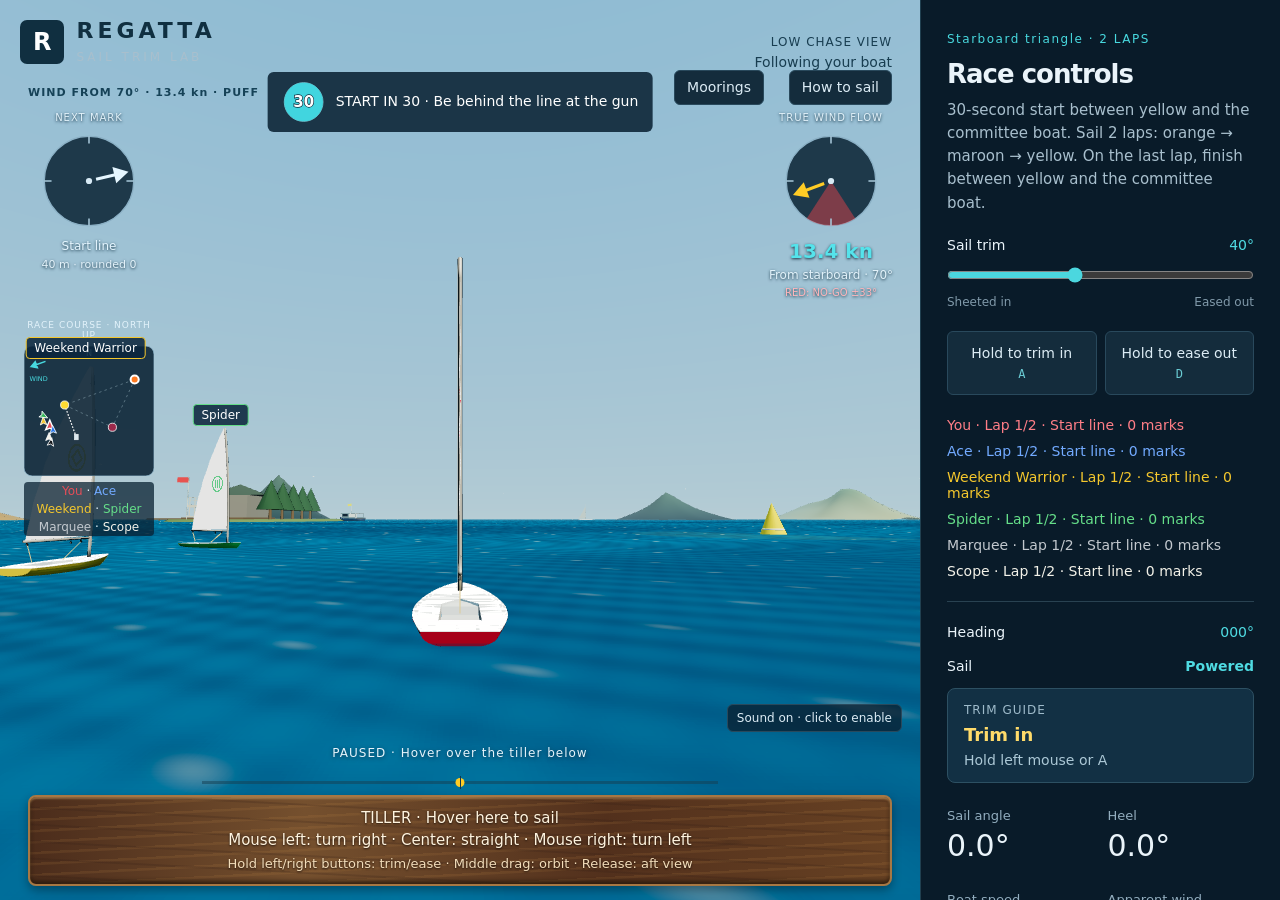
==== commit 8eaac0d1: "Keep celebration preview hidden and animate crew throwing confetti" ====
--- a/index.html
+++ b/index.html
@@ -1,4 +1,4 @@
-<!doctype html><html lang="en"><head><meta charset="utf-8"><meta name="viewport" content="width=device-width,initial-scale=1"><title>Regatta · Sail Trim</title><meta name="description" content="Experiment with wind, mainsheet trim, and heel on a Laser dinghy."><link rel="icon" type="image/svg+xml" href="data:image/svg+xml,%3Csvg xmlns='http://www.w3.org/2000/svg' viewBox='0 0 32 32'%3E%3Crect width='32' height='32' rx='7' fill='%23092132'/%3E%3Cpath d='M16 4v20H6z' fill='%23fff'/%3E%3Cpath d='M5 25h23l-5 4H9z' fill='%2344d9e6'/%3E%3C/svg%3E"><link rel="stylesheet" href="style.css?v=46"><script type="importmap">{"imports":{"three":"./vendor/three.module.js"}}</script></head><body>
-<main id="gameMain"><section id="scene" aria-label="Interactive 3D sailboat"><div class="brand"><span class="mark">R</span><div><h1>REGATTA</h1><p>SAIL TRIM LAB</p></div></div><div id="mooringControls" class="mooring-controls" hidden><h2>Back at the yacht club</h2><p>All six boats are on their moorings. Ready when you are.</p><div><button id="mooringResume" type="button" hidden>Return to race</button><button id="mooringStart" type="button">Start a new race</button><button id="mooringResults" type="button">Race results</button><button id="mooringMusic" type="button" aria-pressed="true">Music on</button></div></div><div id="loading" role="status">Loading your Laser…</div><button id="mainMoorings" class="moorings-button" type="button" disabled>Moorings</button><button id="previewMoorings" class="moorings-preview" type="button" disabled title="Committee flag: preview a random winner at the moorings" aria-label="Preview winner celebration at the moorings">⚑</button><a class="help-link" href="help.html" target="_blank" rel="noopener" aria-label="How to sail (opens in a new tab)">How to sail</a><button id="settingsToggle" class="settings-toggle" aria-controls="settingsPanel" aria-expanded="false">Controls</button><div class="view-label">LOW CHASE VIEW <span>Following your boat</span></div><div class="scene-help" id="tillerPad" aria-label="Mouse-controlled tiller; hover here to sail">TILLER · Hover here to sail<br>Mouse left: turn right · Center: straight · Mouse right: turn left<br><span>Hold left/right buttons: trim/ease · Middle drag: orbit · Release: aft view</span></div><div id="mobileTrim" class="mobile-trim" role="group" aria-label="Sail trim: slide thumb up to trim in, down to ease out"><button id="mobileTrimIn" type="button">Trim in</button><div class="thumb-divider">SLIDE / HOLD</div><button id="mobileTrimOut" type="button">Ease out</button></div><button id="startSound" class="sound-toggle" aria-pressed="true">Sound on · click to enable</button><div id="raceBanner" class="race-banner"><svg id="countdownDial" viewBox="0 0 100 100" aria-label="Starting countdown"><circle cx="50" cy="50" r="44" fill="#142c3c" stroke="#7fc9d5" stroke-width="2"/><path id="countdownPie" fill="#41d5df"/><text id="countdownTime" x="50" y="61" text-anchor="middle" fill="white" stroke="#092132" stroke-width="3" paint-order="stroke" font-size="34" font-weight="700">30</text></svg><span id="raceStatus" role="status">START IN 30 · Be behind the line at the gun</span></div><div id="impactStatus" class="impact-status" role="status"></div><div class="run-state" id="runStatus">PAUSED · Hover over the tiller below</div><div class="tiller"><span>LEFT TILLER → RIGHT TURN</span><div class="tiller-track"><i id="tillerMarker"></i></div><span>RIGHT TILLER → LEFT TURN</span></div><div class="wind-dial mark-dial" aria-label="Direction to the next racing mark"><div class="dial-title">NEXT MARK</div><svg viewBox="0 0 100 100" role="img" aria-label="Target mark bearing"><circle cx="50" cy="50" r="43" fill="#092132d9" stroke="#8bb0c5" stroke-width="1.2"/><path d="M50 7v7 M50 86v7 M7 50h7 M86 50h7" stroke="#a7c7d9" stroke-width="1.5"/><circle cx="50" cy="50" r="3" fill="#d7eaf5"/><g id="markDialArrow" style="color:#ff7b22"><path d="M50 43V23" stroke="currentColor" stroke-width="3"/><path d="M50 11 L42 25 L58 25 Z" fill="currentColor"/></g></svg><div id="markDialLabel">Orange · Upwind</div><div id="markDistance">90 m · rounded 0</div></div><div class="wind-dial" aria-label="Airflow relative to the boat"><div class="dial-title">TRUE WIND FLOW</div><svg viewBox="0 0 100 100" role="img" aria-label="Airflow direction dial"><circle cx="50" cy="50" r="43" fill="#092132d9" stroke="#8bb0c5" stroke-width="1.2"/><path id="noGoSector" d="M50 50 L25.3 85.2 A43 43 0 0 0 74.7 85.2 Z" fill="#e4424a" fill-opacity=".48"/><path d="M50 7v7 M50 86v7 M7 50h7 M86 50h7" stroke="#a7c7d9" stroke-width="1.5"/><circle cx="50" cy="50" r="3" fill="#d7eaf5"/><g id="windDialArrow"><path d="M50 57v20" stroke="#ffcc25" stroke-width="3"/><path d="M50 89 L42 75 L58 75 Z" fill="#ffcc25"/></g></svg><div id="trueWindSpeed" class="true-wind-speed">12.0 kn</div><div id="windDialLabel">70° starboard</div><div id="noGoLabel">RED: NO-GO ±35°</div></div><div class="course-map"><div class="dial-title">RACE COURSE · NORTH UP</div><svg id="courseMap" viewBox="0 0 160 160" role="img" aria-label="Course map showing racing marks and six boats"></svg><div class="map-key"><span style="color:#e54e58">You</span> · <span style="color:#72aaff">Ace</span><br><span style="color:#f4c72d">Weekend</span> · <span style="color:#65de89">Spider</span><br><span style="color:#c2c8ce">Marquee</span> · <span style="color:#f3f2e9">Scope</span></div></div><div class="wind-tag" id="windTag">WIND FROM STARBOARD</div></section>
+<!doctype html><html lang="en"><head><meta charset="utf-8"><meta name="viewport" content="width=device-width,initial-scale=1"><title>Regatta · Sail Trim</title><meta name="description" content="Experiment with wind, mainsheet trim, and heel on a Laser dinghy."><link rel="icon" type="image/svg+xml" href="data:image/svg+xml,%3Csvg xmlns='http://www.w3.org/2000/svg' viewBox='0 0 32 32'%3E%3Crect width='32' height='32' rx='7' fill='%23092132'/%3E%3Cpath d='M16 4v20H6z' fill='%23fff'/%3E%3Cpath d='M5 25h23l-5 4H9z' fill='%2344d9e6'/%3E%3C/svg%3E"><link rel="stylesheet" href="style.css?v=47"><script type="importmap">{"imports":{"three":"./vendor/three.module.js"}}</script></head><body>
+<main id="gameMain"><section id="scene" aria-label="Interactive 3D sailboat"><div class="brand"><span class="mark">R</span><div><h1>REGATTA</h1><p>SAIL TRIM LAB</p></div></div><div id="mooringControls" class="mooring-controls" hidden><h2>Back at the yacht club</h2><p>All six boats are on their moorings. Ready when you are.</p><div><button id="mooringResume" type="button" hidden>Return to race</button><button id="mooringStart" type="button">Start a new race</button><button id="mooringResults" type="button">Race results</button><button id="mooringMusic" type="button" aria-pressed="true">Music on</button></div></div><div id="loading" role="status">Loading your Laser…</div><button id="mainMoorings" class="moorings-button" type="button" disabled>Moorings</button><a class="help-link" href="help.html" target="_blank" rel="noopener" aria-label="How to sail (opens in a new tab)">How to sail</a><button id="settingsToggle" class="settings-toggle" aria-controls="settingsPanel" aria-expanded="false">Controls</button><div class="view-label">LOW CHASE VIEW <span>Following your boat</span></div><div class="scene-help" id="tillerPad" aria-label="Mouse-controlled tiller; hover here to sail">TILLER · Hover here to sail<br>Mouse left: turn right · Center: straight · Mouse right: turn left<br><span>Hold left/right buttons: trim/ease · Middle drag: orbit · Release: aft view</span></div><div id="mobileTrim" class="mobile-trim" role="group" aria-label="Sail trim: slide thumb up to trim in, down to ease out"><button id="mobileTrimIn" type="button">Trim in</button><div class="thumb-divider">SLIDE / HOLD</div><button id="mobileTrimOut" type="button">Ease out</button></div><button id="startSound" class="sound-toggle" aria-pressed="true">Sound on · click to enable</button><div id="raceBanner" class="race-banner"><svg id="countdownDial" viewBox="0 0 100 100" aria-label="Starting countdown"><circle cx="50" cy="50" r="44" fill="#142c3c" stroke="#7fc9d5" stroke-width="2"/><path id="countdownPie" fill="#41d5df"/><text id="countdownTime" x="50" y="61" text-anchor="middle" fill="white" stroke="#092132" stroke-width="3" paint-order="stroke" font-size="34" font-weight="700">30</text></svg><span id="raceStatus" role="status">START IN 30 · Be behind the line at the gun</span></div><div id="impactStatus" class="impact-status" role="status"></div><div class="run-state" id="runStatus">PAUSED · Hover over the tiller below</div><div class="tiller"><span>LEFT TILLER → RIGHT TURN</span><div class="tiller-track"><i id="tillerMarker"></i></div><span>RIGHT TILLER → LEFT TURN</span></div><div class="wind-dial mark-dial" aria-label="Direction to the next racing mark"><div class="dial-title">NEXT MARK</div><svg viewBox="0 0 100 100" role="img" aria-label="Target mark bearing"><circle cx="50" cy="50" r="43" fill="#092132d9" stroke="#8bb0c5" stroke-width="1.2"/><path d="M50 7v7 M50 86v7 M7 50h7 M86 50h7" stroke="#a7c7d9" stroke-width="1.5"/><circle cx="50" cy="50" r="3" fill="#d7eaf5"/><g id="markDialArrow" style="color:#ff7b22"><path d="M50 43V23" stroke="currentColor" stroke-width="3"/><path d="M50 11 L42 25 L58 25 Z" fill="currentColor"/></g></svg><div id="markDialLabel">Orange · Upwind</div><div id="markDistance">90 m · rounded 0</div></div><div class="wind-dial" aria-label="Airflow relative to the boat"><div class="dial-title">TRUE WIND FLOW</div><svg viewBox="0 0 100 100" role="img" aria-label="Airflow direction dial"><circle cx="50" cy="50" r="43" fill="#092132d9" stroke="#8bb0c5" stroke-width="1.2"/><path id="noGoSector" d="M50 50 L25.3 85.2 A43 43 0 0 0 74.7 85.2 Z" fill="#e4424a" fill-opacity=".48"/><path d="M50 7v7 M50 86v7 M7 50h7 M86 50h7" stroke="#a7c7d9" stroke-width="1.5"/><circle cx="50" cy="50" r="3" fill="#d7eaf5"/><g id="windDialArrow"><path d="M50 57v20" stroke="#ffcc25" stroke-width="3"/><path d="M50 89 L42 75 L58 75 Z" fill="#ffcc25"/></g></svg><div id="trueWindSpeed" class="true-wind-speed">12.0 kn</div><div id="windDialLabel">70° starboard</div><div id="noGoLabel">RED: NO-GO ±35°</div></div><div class="course-map"><div class="dial-title">RACE COURSE · NORTH UP</div><svg id="courseMap" viewBox="0 0 160 160" role="img" aria-label="Course map showing racing marks and six boats"></svg><div class="map-key"><span style="color:#e54e58">You</span> · <span style="color:#72aaff">Ace</span><br><span style="color:#f4c72d">Weekend</span> · <span style="color:#65de89">Spider</span><br><span style="color:#c2c8ce">Marquee</span> · <span style="color:#f3f2e9">Scope</span></div></div><div class="wind-tag" id="windTag">WIND FROM STARBOARD</div></section>
 <aside id="settingsPanel"><button id="settingsClose" class="settings-close">Back to sailing</button><header><p class="eyebrow" id="lapTitle">LASER / 2-LAP RACE</p><h2>Race controls</h2><p id="lapCourseText">30-second start between yellow and the committee boat. Lap 1: orange → maroon → yellow. Lap 2: orange → maroon → finish line.</p></header><section class="controls"><div class="label"><label for="sheet">Sail trim</label><output id="sheetOut">40°</output></div><input id="sheet" type="range" min="5" max="90" step="0.1" value="40"><div class="scale"><span>Sheeted in</span><span>Eased out</span></div><div class="trim-buttons"><button id="in">Hold to trim in <kbd>A</kbd></button><button id="out">Hold to ease out <kbd>D</kbd></button></div></section>
-<div class="fleet-score"><span id="playerScore">You · Lap 1/2 · Start line</span><span id="expertScore">Ace · 0 marks</span><span id="weekendScore">Weekend Warrior · 0 marks</span><span id="noviceScore">Spider · 0 marks</span><span id="marqueeScore">Marquee · 0 marks</span><span id="scopeScore">Scope · 0 marks</span></div><section class="instrument"><div class="heading-row">Heading <output id="headingOut">000°</output></div><div class="status"><span>Sail</span><strong id="status">Powered</strong></div><div id="shadowStatus" class="shadow-status"></div><div class="trim-guide" aria-live="polite"><span class="trim-guide-label">TRIM GUIDE</span><strong id="trimHint">Hold this trim</strong><span id="trimAction">Sail is set for speed</span></div><div class="readings"><div><span>Sail angle</span><strong id="angleOut">0°</strong></div><div><span>Heel</span><strong id="heelOut">0°</strong></div><div><span>Boat speed</span><strong id="speedOut">0.0 kn</strong></div><div><span>Apparent wind</span><strong class="compact" id="apparentOut">70° / 12 kn</strong></div></div><p id="telltaleOut">Paired telltales show airflow.</p></section><footer><button id="reset">Restart race</button></footer></aside></main><div id="raceSetup" class="results-overlay" role="dialog" aria-modal="true" aria-labelledby="setupTitle" hidden><section class="results-card"><h2 id="setupTitle">Start a new race</h2><form id="raceSetupForm"><label for="locationChoice">Location</label><select id="locationChoice"><option value="islands">Islands</option><option value="coastal">Coastal Town</option><option value="arctic">Arctic</option></select><label for="courseType">Course</label><select id="courseType"><option value="starboard">Starboard triangle</option><option value="port">Port triangle</option><option value="updown">Upwind/downwind</option><option value="long-starboard">Long starboard</option><option value="long-port">Long port</option><option value="long-updown">Long upwind/downwind</option></select><label for="timeOfDay">Time of day</label><select id="timeOfDay"><option value="morning">Morning</option><option value="midday">Midday</option><option value="golden">Golden hour</option><option value="dusk">Dusk</option><option value="night">Night</option></select><label for="lapCount">Number of laps</label><input id="lapCount" type="number" min="1" max="99" step="1" value="2" required><div class="setup-wind"><div class="label"><label for="strength">Wind speed</label><output id="strengthOut">12 kn</output></div><input id="strength" type="range" min="0" max="25" step="1" value="12"><div class="setup-wind-scale"><span>0</span><span>10</span><span>25 knots</span></div></div><button type="submit" id="raceStart">Start</button><button type="button" id="raceSetupCancel">Cancel</button></form></section></div><div id="raceResults" class="results-overlay" role="dialog" aria-modal="true" aria-labelledby="resultsTitle" hidden><section class="results-card"><p class="eyebrow">REGATTA</p><h2 id="resultsTitle">Race results</h2><table><thead><tr><th>Place</th><th>Boat</th><th>Time</th><th>Status</th></tr></thead><tbody><tr><td id="resultPlace0"></td><th scope="row" id="resultName0"></th><td id="resultTime0"></td><td id="resultState0"></td></tr><tr><td id="resultPlace1"></td><th scope="row" id="resultName1"></th><td id="resultTime1"></td><td id="resultState1"></td></tr><tr><td id="resultPlace2"></td><th scope="row" id="resultName2"></th><td id="resultTime2"></td><td id="resultState2"></td></tr><tr><td id="resultPlace3"></td><th scope="row" id="resultName3"></th><td id="resultTime3"></td><td id="resultState3"></td></tr><tr><td id="resultPlace4"></td><th scope="row" id="resultName4"></th><td id="resultTime4"></td><td id="resultState4"></td></tr><tr><td id="resultPlace5"></td><th scope="row" id="resultName5"></th><td id="resultTime5"></td><td id="resultState5"></td></tr></tbody></table><section class="history-section"><h3>Race history</h3><p id="historySummary">0 races · saved in this browser</p><table class="history-table"><thead><tr><th>Boat</th><th>1st</th><th>2nd</th><th>3rd</th><th>4th</th><th>5th</th><th>6th</th></tr></thead><tbody><tr><th scope="row">You</th><td id="history00">0</td><td id="history01">0</td><td id="history02">0</td><td id="history03">0</td><td id="history04">0</td><td id="history05">0</td></tr><tr><th scope="row">Ace</th><td id="history10">0</td><td id="history11">0</td><td id="history12">0</td><td id="history13">0</td><td id="history14">0</td><td id="history15">0</td></tr><tr><th scope="row">Weekend Warrior</th><td id="history20">0</td><td id="history21">0</td><td id="history22">0</td><td id="history23">0</td><td id="history24">0</td><td id="history25">0</td></tr><tr><th scope="row">Spider</th><td id="history30">0</td><td id="history31">0</td><td id="history32">0</td><td id="history33">0</td><td id="history34">0</td><td id="history35">0</td></tr><tr><th scope="row">Marquee</th><td id="history40">0</td><td id="history41">0</td><td id="history42">0</td><td id="history43">0</td><td id="history44">0</td><td id="history45">0</td></tr><tr><th scope="row">Scope</th><td id="history50">0</td><td id="history51">0</td><td id="history52">0</td><td id="history53">0</td><td id="history54">0</td><td id="history55">0</td></tr></tbody></table><button id="resetHistory" type="button">Reset history to zero</button></section><p>Time runs from the starting signal. Racing ends when fifth place finishes.</p><button id="resultsRestart">Race again</button><button id="resultsClose" type="button">Back to moorings</button></section></div><script type="module" src="app.js?v=46"></script></body></html>
+<div class="fleet-score"><span id="playerScore">You · Lap 1/2 · Start line</span><span id="expertScore">Ace · 0 marks</span><span id="weekendScore">Weekend Warrior · 0 marks</span><span id="noviceScore">Spider · 0 marks</span><span id="marqueeScore">Marquee · 0 marks</span><span id="scopeScore">Scope · 0 marks</span></div><section class="instrument"><div class="heading-row">Heading <output id="headingOut">000°</output></div><div class="status"><span>Sail</span><strong id="status">Powered</strong></div><div id="shadowStatus" class="shadow-status"></div><div class="trim-guide" aria-live="polite"><span class="trim-guide-label">TRIM GUIDE</span><strong id="trimHint">Hold this trim</strong><span id="trimAction">Sail is set for speed</span></div><div class="readings"><div><span>Sail angle</span><strong id="angleOut">0°</strong></div><div><span>Heel</span><strong id="heelOut">0°</strong></div><div><span>Boat speed</span><strong id="speedOut">0.0 kn</strong></div><div><span>Apparent wind</span><strong class="compact" id="apparentOut">70° / 12 kn</strong></div></div><p id="telltaleOut">Paired telltales show airflow.</p></section><footer><button id="reset">Restart race</button></footer></aside></main><div id="raceSetup" class="results-overlay" role="dialog" aria-modal="true" aria-labelledby="setupTitle" hidden><section class="results-card"><h2 id="setupTitle">Start a new race</h2><form id="raceSetupForm"><label for="locationChoice">Location</label><select id="locationChoice"><option value="islands">Islands</option><option value="coastal">Coastal Town</option><option value="arctic">Arctic</option></select><label for="courseType">Course</label><select id="courseType"><option value="starboard">Starboard triangle</option><option value="port">Port triangle</option><option value="updown">Upwind/downwind</option><option value="long-starboard">Long starboard</option><option value="long-port">Long port</option><option value="long-updown">Long upwind/downwind</option></select><label for="timeOfDay">Time of day</label><select id="timeOfDay"><option value="morning">Morning</option><option value="midday">Midday</option><option value="golden">Golden hour</option><option value="dusk">Dusk</option><option value="night">Night</option></select><label for="lapCount">Number of laps</label><input id="lapCount" type="number" min="1" max="99" step="1" value="2" required><div class="setup-wind"><div class="label"><label for="strength">Wind speed</label><output id="strengthOut">12 kn</output></div><input id="strength" type="range" min="0" max="25" step="1" value="12"><div class="setup-wind-scale"><span>0</span><span>10</span><span>25 knots</span></div></div><button type="submit" id="raceStart">Start</button><button type="button" id="raceSetupCancel">Cancel</button></form></section></div><div id="raceResults" class="results-overlay" role="dialog" aria-modal="true" aria-labelledby="resultsTitle" hidden><section class="results-card"><p class="eyebrow">REGATTA</p><h2 id="resultsTitle">Race results</h2><table><thead><tr><th>Place</th><th>Boat</th><th>Time</th><th>Status</th></tr></thead><tbody><tr><td id="resultPlace0"></td><th scope="row" id="resultName0"></th><td id="resultTime0"></td><td id="resultState0"></td></tr><tr><td id="resultPlace1"></td><th scope="row" id="resultName1"></th><td id="resultTime1"></td><td id="resultState1"></td></tr><tr><td id="resultPlace2"></td><th scope="row" id="resultName2"></th><td id="resultTime2"></td><td id="resultState2"></td></tr><tr><td id="resultPlace3"></td><th scope="row" id="resultName3"></th><td id="resultTime3"></td><td id="resultState3"></td></tr><tr><td id="resultPlace4"></td><th scope="row" id="resultName4"></th><td id="resultTime4"></td><td id="resultState4"></td></tr><tr><td id="resultPlace5"></td><th scope="row" id="resultName5"></th><td id="resultTime5"></td><td id="resultState5"></td></tr></tbody></table><section class="history-section"><h3>Race history</h3><p id="historySummary">0 races · saved in this browser</p><table class="history-table"><thead><tr><th>Boat</th><th>1st</th><th>2nd</th><th>3rd</th><th>4th</th><th>5th</th><th>6th</th></tr></thead><tbody><tr><th scope="row">You</th><td id="history00">0</td><td id="history01">0</td><td id="history02">0</td><td id="history03">0</td><td id="history04">0</td><td id="history05">0</td></tr><tr><th scope="row">Ace</th><td id="history10">0</td><td id="history11">0</td><td id="history12">0</td><td id="history13">0</td><td id="history14">0</td><td id="history15">0</td></tr><tr><th scope="row">Weekend Warrior</th><td id="history20">0</td><td id="history21">0</td><td id="history22">0</td><td id="history23">0</td><td id="history24">0</td><td id="history25">0</td></tr><tr><th scope="row">Spider</th><td id="history30">0</td><td id="history31">0</td><td id="history32">0</td><td id="history33">0</td><td id="history34">0</td><td id="history35">0</td></tr><tr><th scope="row">Marquee</th><td id="history40">0</td><td id="history41">0</td><td id="history42">0</td><td id="history43">0</td><td id="history44">0</td><td id="history45">0</td></tr><tr><th scope="row">Scope</th><td id="history50">0</td><td id="history51">0</td><td id="history52">0</td><td id="history53">0</td><td id="history54">0</td><td id="history55">0</td></tr></tbody></table><button id="resetHistory" type="button">Reset history to zero</button></section><p>Time runs from the starting signal. Racing ends when fifth place finishes.</p><button id="resultsRestart">Race again</button><button id="resultsClose" type="button">Back to moorings</button></section></div><script type="module" src="app.js?v=47"></script></body></html>
--- a/style.css
+++ b/style.css
@@ -85,5 +85,4 @@
 
 .mooring-controls[hidden]{display:none}.mooring-controls{position:absolute;z-index:8;bottom:max(20px,env(safe-area-inset-bottom));left:50%;transform:translateX(-50%);width:min(590px,calc(100% - 28px));padding:18px;text-align:center;background:#092132e8;border:1px solid #659cb2;border-radius:14px}.mooring-controls h2{font-size:22px;margin:0 0 6px}.mooring-controls p{font-size:14px;color:#c2d9e5}.mooring-controls>div{display:flex;justify-content:center;gap:8px;flex-wrap:wrap;margin-top:14px}.mooring-controls button{font-size:14px;padding:10px 14px}.at-moorings{grid-template-columns:1fr}.at-moorings #settingsPanel,.at-moorings .view-label,.at-moorings .wind-dial,.at-moorings .course-map,.at-moorings .wind-tag,.at-moorings #tillerPad,.at-moorings .tiller,.at-moorings .run-state,.at-moorings .race-banner,.at-moorings .impact-status,.at-moorings .mobile-trim,.at-moorings .settings-toggle,.at-moorings .sound-toggle{display:none!important}#resultsClose{background:#142c3c;color:#dcecf5}
 
- .moorings-preview{position:absolute;top:70px;right:252px;z-index:6;padding:8px 12px;background:#142c3c;color:#f3df37;border:1px solid #29495c;border-radius:6px;font-size:14px;line-height:1.2}.at-moorings .moorings-preview{display:none}.moorings-preview:disabled{opacity:.5}@media(max-width:740px){.moorings-preview{top:54px;left:112px;right:auto}}@media(max-height:650px) and (min-width:741px){.moorings-preview{top:14px;right:238px}}
 .moorings-button{position:absolute;top:70px;right:156px;z-index:6;padding:8px 12px;border:1px solid #29495c;border-radius:6px;background:#142c3c;color:#dcecf5;font-size:14px;line-height:1.2}.moorings-button:hover{background:#214657}.moorings-button:disabled{opacity:.5}.at-moorings .moorings-button{display:none}.mooring-controls button[hidden]{display:none}@media(max-width:740px){.moorings-button{top:54px;left:12px;right:auto}}@media(max-height:650px) and (min-width:741px){.moorings-button{top:14px;right:142px}}
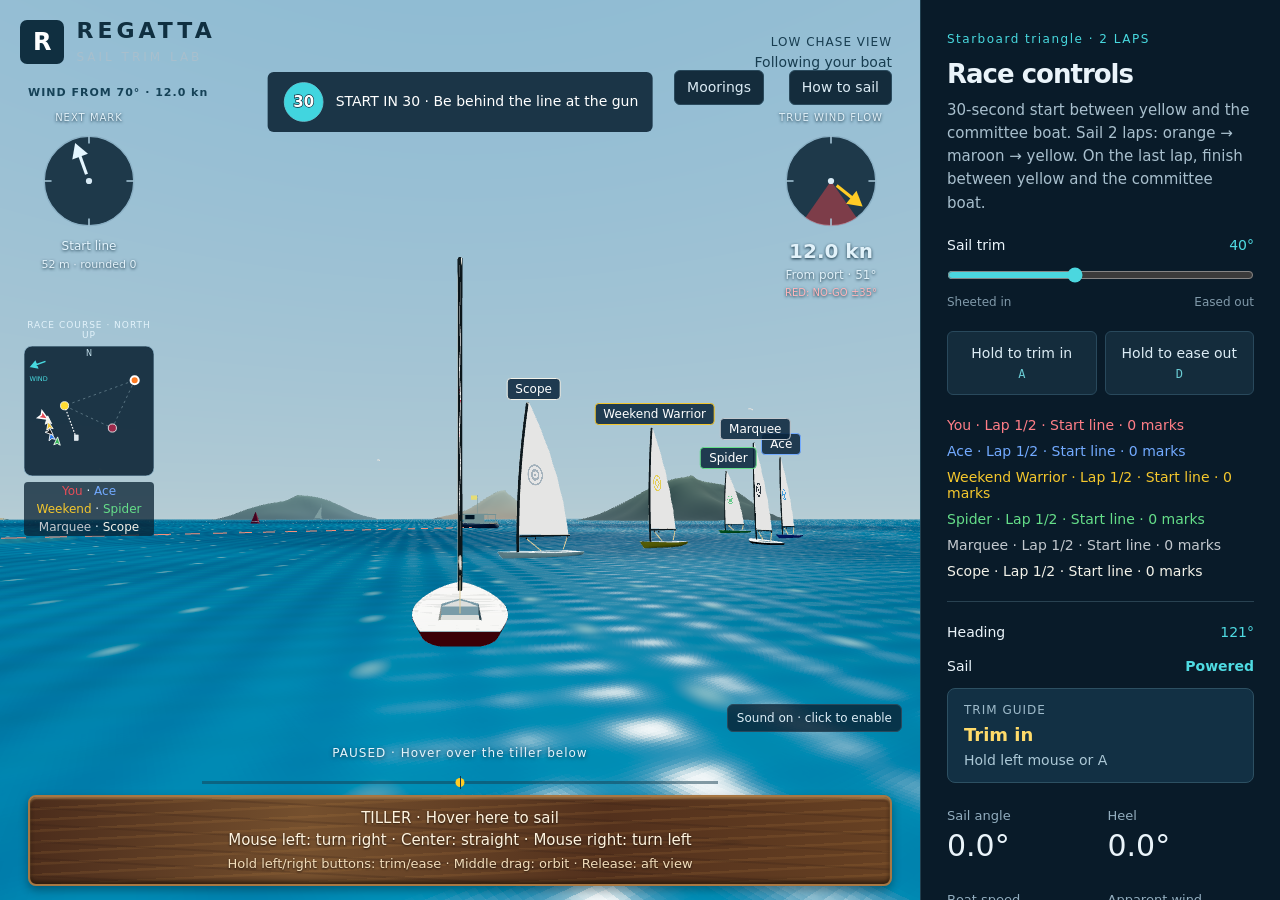
==== commit be463336: "Add hidden mooring flag crew jump and losing boat sinking animations" ====
--- a/index.html
+++ b/index.html
@@ -1,4 +1,4 @@
-<!doctype html><html lang="en"><head><meta charset="utf-8"><meta name="viewport" content="width=device-width,initial-scale=1"><title>Regatta · Sail Trim</title><meta name="description" content="Experiment with wind, mainsheet trim, and heel on a Laser dinghy."><link rel="icon" type="image/svg+xml" href="data:image/svg+xml,%3Csvg xmlns='http://www.w3.org/2000/svg' viewBox='0 0 32 32'%3E%3Crect width='32' height='32' rx='7' fill='%23092132'/%3E%3Cpath d='M16 4v20H6z' fill='%23fff'/%3E%3Cpath d='M5 25h23l-5 4H9z' fill='%2344d9e6'/%3E%3C/svg%3E"><link rel="stylesheet" href="style.css?v=47"><script type="importmap">{"imports":{"three":"./vendor/three.module.js"}}</script></head><body>
+<!doctype html><html lang="en"><head><meta charset="utf-8"><meta name="viewport" content="width=device-width,initial-scale=1"><title>Regatta · Sail Trim</title><meta name="description" content="Experiment with wind, mainsheet trim, and heel on a Laser dinghy."><link rel="icon" type="image/svg+xml" href="data:image/svg+xml,%3Csvg xmlns='http://www.w3.org/2000/svg' viewBox='0 0 32 32'%3E%3Crect width='32' height='32' rx='7' fill='%23092132'/%3E%3Cpath d='M16 4v20H6z' fill='%23fff'/%3E%3Cpath d='M5 25h23l-5 4H9z' fill='%2344d9e6'/%3E%3C/svg%3E"><link rel="stylesheet" href="style.css?v=48"><script type="importmap">{"imports":{"three":"./vendor/three.module.js"}}</script></head><body>
 <main id="gameMain"><section id="scene" aria-label="Interactive 3D sailboat"><div class="brand"><span class="mark">R</span><div><h1>REGATTA</h1><p>SAIL TRIM LAB</p></div></div><div id="mooringControls" class="mooring-controls" hidden><h2>Back at the yacht club</h2><p>All six boats are on their moorings. Ready when you are.</p><div><button id="mooringResume" type="button" hidden>Return to race</button><button id="mooringStart" type="button">Start a new race</button><button id="mooringResults" type="button">Race results</button><button id="mooringMusic" type="button" aria-pressed="true">Music on</button></div></div><div id="loading" role="status">Loading your Laser…</div><button id="mainMoorings" class="moorings-button" type="button" disabled>Moorings</button><a class="help-link" href="help.html" target="_blank" rel="noopener" aria-label="How to sail (opens in a new tab)">How to sail</a><button id="settingsToggle" class="settings-toggle" aria-controls="settingsPanel" aria-expanded="false">Controls</button><div class="view-label">LOW CHASE VIEW <span>Following your boat</span></div><div class="scene-help" id="tillerPad" aria-label="Mouse-controlled tiller; hover here to sail">TILLER · Hover here to sail<br>Mouse left: turn right · Center: straight · Mouse right: turn left<br><span>Hold left/right buttons: trim/ease · Middle drag: orbit · Release: aft view</span></div><div id="mobileTrim" class="mobile-trim" role="group" aria-label="Sail trim: slide thumb up to trim in, down to ease out"><button id="mobileTrimIn" type="button">Trim in</button><div class="thumb-divider">SLIDE / HOLD</div><button id="mobileTrimOut" type="button">Ease out</button></div><button id="startSound" class="sound-toggle" aria-pressed="true">Sound on · click to enable</button><div id="raceBanner" class="race-banner"><svg id="countdownDial" viewBox="0 0 100 100" aria-label="Starting countdown"><circle cx="50" cy="50" r="44" fill="#142c3c" stroke="#7fc9d5" stroke-width="2"/><path id="countdownPie" fill="#41d5df"/><text id="countdownTime" x="50" y="61" text-anchor="middle" fill="white" stroke="#092132" stroke-width="3" paint-order="stroke" font-size="34" font-weight="700">30</text></svg><span id="raceStatus" role="status">START IN 30 · Be behind the line at the gun</span></div><div id="impactStatus" class="impact-status" role="status"></div><div class="run-state" id="runStatus">PAUSED · Hover over the tiller below</div><div class="tiller"><span>LEFT TILLER → RIGHT TURN</span><div class="tiller-track"><i id="tillerMarker"></i></div><span>RIGHT TILLER → LEFT TURN</span></div><div class="wind-dial mark-dial" aria-label="Direction to the next racing mark"><div class="dial-title">NEXT MARK</div><svg viewBox="0 0 100 100" role="img" aria-label="Target mark bearing"><circle cx="50" cy="50" r="43" fill="#092132d9" stroke="#8bb0c5" stroke-width="1.2"/><path d="M50 7v7 M50 86v7 M7 50h7 M86 50h7" stroke="#a7c7d9" stroke-width="1.5"/><circle cx="50" cy="50" r="3" fill="#d7eaf5"/><g id="markDialArrow" style="color:#ff7b22"><path d="M50 43V23" stroke="currentColor" stroke-width="3"/><path d="M50 11 L42 25 L58 25 Z" fill="currentColor"/></g></svg><div id="markDialLabel">Orange · Upwind</div><div id="markDistance">90 m · rounded 0</div></div><div class="wind-dial" aria-label="Airflow relative to the boat"><div class="dial-title">TRUE WIND FLOW</div><svg viewBox="0 0 100 100" role="img" aria-label="Airflow direction dial"><circle cx="50" cy="50" r="43" fill="#092132d9" stroke="#8bb0c5" stroke-width="1.2"/><path id="noGoSector" d="M50 50 L25.3 85.2 A43 43 0 0 0 74.7 85.2 Z" fill="#e4424a" fill-opacity=".48"/><path d="M50 7v7 M50 86v7 M7 50h7 M86 50h7" stroke="#a7c7d9" stroke-width="1.5"/><circle cx="50" cy="50" r="3" fill="#d7eaf5"/><g id="windDialArrow"><path d="M50 57v20" stroke="#ffcc25" stroke-width="3"/><path d="M50 89 L42 75 L58 75 Z" fill="#ffcc25"/></g></svg><div id="trueWindSpeed" class="true-wind-speed">12.0 kn</div><div id="windDialLabel">70° starboard</div><div id="noGoLabel">RED: NO-GO ±35°</div></div><div class="course-map"><div class="dial-title">RACE COURSE · NORTH UP</div><svg id="courseMap" viewBox="0 0 160 160" role="img" aria-label="Course map showing racing marks and six boats"></svg><div class="map-key"><span style="color:#e54e58">You</span> · <span style="color:#72aaff">Ace</span><br><span style="color:#f4c72d">Weekend</span> · <span style="color:#65de89">Spider</span><br><span style="color:#c2c8ce">Marquee</span> · <span style="color:#f3f2e9">Scope</span></div></div><div class="wind-tag" id="windTag">WIND FROM STARBOARD</div></section>
 <aside id="settingsPanel"><button id="settingsClose" class="settings-close">Back to sailing</button><header><p class="eyebrow" id="lapTitle">LASER / 2-LAP RACE</p><h2>Race controls</h2><p id="lapCourseText">30-second start between yellow and the committee boat. Lap 1: orange → maroon → yellow. Lap 2: orange → maroon → finish line.</p></header><section class="controls"><div class="label"><label for="sheet">Sail trim</label><output id="sheetOut">40°</output></div><input id="sheet" type="range" min="5" max="90" step="0.1" value="40"><div class="scale"><span>Sheeted in</span><span>Eased out</span></div><div class="trim-buttons"><button id="in">Hold to trim in <kbd>A</kbd></button><button id="out">Hold to ease out <kbd>D</kbd></button></div></section>
-<div class="fleet-score"><span id="playerScore">You · Lap 1/2 · Start line</span><span id="expertScore">Ace · 0 marks</span><span id="weekendScore">Weekend Warrior · 0 marks</span><span id="noviceScore">Spider · 0 marks</span><span id="marqueeScore">Marquee · 0 marks</span><span id="scopeScore">Scope · 0 marks</span></div><section class="instrument"><div class="heading-row">Heading <output id="headingOut">000°</output></div><div class="status"><span>Sail</span><strong id="status">Powered</strong></div><div id="shadowStatus" class="shadow-status"></div><div class="trim-guide" aria-live="polite"><span class="trim-guide-label">TRIM GUIDE</span><strong id="trimHint">Hold this trim</strong><span id="trimAction">Sail is set for speed</span></div><div class="readings"><div><span>Sail angle</span><strong id="angleOut">0°</strong></div><div><span>Heel</span><strong id="heelOut">0°</strong></div><div><span>Boat speed</span><strong id="speedOut">0.0 kn</strong></div><div><span>Apparent wind</span><strong class="compact" id="apparentOut">70° / 12 kn</strong></div></div><p id="telltaleOut">Paired telltales show airflow.</p></section><footer><button id="reset">Restart race</button></footer></aside></main><div id="raceSetup" class="results-overlay" role="dialog" aria-modal="true" aria-labelledby="setupTitle" hidden><section class="results-card"><h2 id="setupTitle">Start a new race</h2><form id="raceSetupForm"><label for="locationChoice">Location</label><select id="locationChoice"><option value="islands">Islands</option><option value="coastal">Coastal Town</option><option value="arctic">Arctic</option></select><label for="courseType">Course</label><select id="courseType"><option value="starboard">Starboard triangle</option><option value="port">Port triangle</option><option value="updown">Upwind/downwind</option><option value="long-starboard">Long starboard</option><option value="long-port">Long port</option><option value="long-updown">Long upwind/downwind</option></select><label for="timeOfDay">Time of day</label><select id="timeOfDay"><option value="morning">Morning</option><option value="midday">Midday</option><option value="golden">Golden hour</option><option value="dusk">Dusk</option><option value="night">Night</option></select><label for="lapCount">Number of laps</label><input id="lapCount" type="number" min="1" max="99" step="1" value="2" required><div class="setup-wind"><div class="label"><label for="strength">Wind speed</label><output id="strengthOut">12 kn</output></div><input id="strength" type="range" min="0" max="25" step="1" value="12"><div class="setup-wind-scale"><span>0</span><span>10</span><span>25 knots</span></div></div><button type="submit" id="raceStart">Start</button><button type="button" id="raceSetupCancel">Cancel</button></form></section></div><div id="raceResults" class="results-overlay" role="dialog" aria-modal="true" aria-labelledby="resultsTitle" hidden><section class="results-card"><p class="eyebrow">REGATTA</p><h2 id="resultsTitle">Race results</h2><table><thead><tr><th>Place</th><th>Boat</th><th>Time</th><th>Status</th></tr></thead><tbody><tr><td id="resultPlace0"></td><th scope="row" id="resultName0"></th><td id="resultTime0"></td><td id="resultState0"></td></tr><tr><td id="resultPlace1"></td><th scope="row" id="resultName1"></th><td id="resultTime1"></td><td id="resultState1"></td></tr><tr><td id="resultPlace2"></td><th scope="row" id="resultName2"></th><td id="resultTime2"></td><td id="resultState2"></td></tr><tr><td id="resultPlace3"></td><th scope="row" id="resultName3"></th><td id="resultTime3"></td><td id="resultState3"></td></tr><tr><td id="resultPlace4"></td><th scope="row" id="resultName4"></th><td id="resultTime4"></td><td id="resultState4"></td></tr><tr><td id="resultPlace5"></td><th scope="row" id="resultName5"></th><td id="resultTime5"></td><td id="resultState5"></td></tr></tbody></table><section class="history-section"><h3>Race history</h3><p id="historySummary">0 races · saved in this browser</p><table class="history-table"><thead><tr><th>Boat</th><th>1st</th><th>2nd</th><th>3rd</th><th>4th</th><th>5th</th><th>6th</th></tr></thead><tbody><tr><th scope="row">You</th><td id="history00">0</td><td id="history01">0</td><td id="history02">0</td><td id="history03">0</td><td id="history04">0</td><td id="history05">0</td></tr><tr><th scope="row">Ace</th><td id="history10">0</td><td id="history11">0</td><td id="history12">0</td><td id="history13">0</td><td id="history14">0</td><td id="history15">0</td></tr><tr><th scope="row">Weekend Warrior</th><td id="history20">0</td><td id="history21">0</td><td id="history22">0</td><td id="history23">0</td><td id="history24">0</td><td id="history25">0</td></tr><tr><th scope="row">Spider</th><td id="history30">0</td><td id="history31">0</td><td id="history32">0</td><td id="history33">0</td><td id="history34">0</td><td id="history35">0</td></tr><tr><th scope="row">Marquee</th><td id="history40">0</td><td id="history41">0</td><td id="history42">0</td><td id="history43">0</td><td id="history44">0</td><td id="history45">0</td></tr><tr><th scope="row">Scope</th><td id="history50">0</td><td id="history51">0</td><td id="history52">0</td><td id="history53">0</td><td id="history54">0</td><td id="history55">0</td></tr></tbody></table><button id="resetHistory" type="button">Reset history to zero</button></section><p>Time runs from the starting signal. Racing ends when fifth place finishes.</p><button id="resultsRestart">Race again</button><button id="resultsClose" type="button">Back to moorings</button></section></div><script type="module" src="app.js?v=47"></script></body></html>
+<div class="fleet-score"><span id="playerScore">You · Lap 1/2 · Start line</span><span id="expertScore">Ace · 0 marks</span><span id="weekendScore">Weekend Warrior · 0 marks</span><span id="noviceScore">Spider · 0 marks</span><span id="marqueeScore">Marquee · 0 marks</span><span id="scopeScore">Scope · 0 marks</span></div><section class="instrument"><div class="heading-row">Heading <output id="headingOut">000°</output></div><div class="status"><span>Sail</span><strong id="status">Powered</strong></div><div id="shadowStatus" class="shadow-status"></div><div class="trim-guide" aria-live="polite"><span class="trim-guide-label">TRIM GUIDE</span><strong id="trimHint">Hold this trim</strong><span id="trimAction">Sail is set for speed</span></div><div class="readings"><div><span>Sail angle</span><strong id="angleOut">0°</strong></div><div><span>Heel</span><strong id="heelOut">0°</strong></div><div><span>Boat speed</span><strong id="speedOut">0.0 kn</strong></div><div><span>Apparent wind</span><strong class="compact" id="apparentOut">70° / 12 kn</strong></div></div><p id="telltaleOut">Paired telltales show airflow.</p></section><footer><button id="reset">Restart race</button></footer></aside></main><div id="raceSetup" class="results-overlay" role="dialog" aria-modal="true" aria-labelledby="setupTitle" hidden><section class="results-card"><h2 id="setupTitle">Start a new race</h2><form id="raceSetupForm"><label for="locationChoice">Location</label><select id="locationChoice"><option value="islands">Islands</option><option value="coastal">Coastal Town</option><option value="arctic">Arctic</option></select><label for="courseType">Course</label><select id="courseType"><option value="starboard">Starboard triangle</option><option value="port">Port triangle</option><option value="updown">Upwind/downwind</option><option value="long-starboard">Long starboard</option><option value="long-port">Long port</option><option value="long-updown">Long upwind/downwind</option></select><label for="timeOfDay">Time of day</label><select id="timeOfDay"><option value="morning">Morning</option><option value="midday">Midday</option><option value="golden">Golden hour</option><option value="dusk">Dusk</option><option value="night">Night</option></select><label for="lapCount">Number of laps</label><input id="lapCount" type="number" min="1" max="99" step="1" value="2" required><div class="setup-wind"><div class="label"><label for="strength">Wind speed</label><output id="strengthOut">12 kn</output></div><input id="strength" type="range" min="0" max="25" step="1" value="12"><div class="setup-wind-scale"><span>0</span><span>10</span><span>25 knots</span></div></div><button type="submit" id="raceStart">Start</button><button type="button" id="raceSetupCancel">Cancel</button></form></section></div><div id="raceResults" class="results-overlay" role="dialog" aria-modal="true" aria-labelledby="resultsTitle" hidden><section class="results-card"><p class="eyebrow">REGATTA</p><h2 id="resultsTitle">Race results</h2><table><thead><tr><th>Place</th><th>Boat</th><th>Time</th><th>Status</th></tr></thead><tbody><tr><td id="resultPlace0"></td><th scope="row" id="resultName0"></th><td id="resultTime0"></td><td id="resultState0"></td></tr><tr><td id="resultPlace1"></td><th scope="row" id="resultName1"></th><td id="resultTime1"></td><td id="resultState1"></td></tr><tr><td id="resultPlace2"></td><th scope="row" id="resultName2"></th><td id="resultTime2"></td><td id="resultState2"></td></tr><tr><td id="resultPlace3"></td><th scope="row" id="resultName3"></th><td id="resultTime3"></td><td id="resultState3"></td></tr><tr><td id="resultPlace4"></td><th scope="row" id="resultName4"></th><td id="resultTime4"></td><td id="resultState4"></td></tr><tr><td id="resultPlace5"></td><th scope="row" id="resultName5"></th><td id="resultTime5"></td><td id="resultState5"></td></tr></tbody></table><section class="history-section"><h3>Race history</h3><p id="historySummary">0 races · saved in this browser</p><table class="history-table"><thead><tr><th>Boat</th><th>1st</th><th>2nd</th><th>3rd</th><th>4th</th><th>5th</th><th>6th</th></tr></thead><tbody><tr><th scope="row">You</th><td id="history00">0</td><td id="history01">0</td><td id="history02">0</td><td id="history03">0</td><td id="history04">0</td><td id="history05">0</td></tr><tr><th scope="row">Ace</th><td id="history10">0</td><td id="history11">0</td><td id="history12">0</td><td id="history13">0</td><td id="history14">0</td><td id="history15">0</td></tr><tr><th scope="row">Weekend Warrior</th><td id="history20">0</td><td id="history21">0</td><td id="history22">0</td><td id="history23">0</td><td id="history24">0</td><td id="history25">0</td></tr><tr><th scope="row">Spider</th><td id="history30">0</td><td id="history31">0</td><td id="history32">0</td><td id="history33">0</td><td id="history34">0</td><td id="history35">0</td></tr><tr><th scope="row">Marquee</th><td id="history40">0</td><td id="history41">0</td><td id="history42">0</td><td id="history43">0</td><td id="history44">0</td><td id="history45">0</td></tr><tr><th scope="row">Scope</th><td id="history50">0</td><td id="history51">0</td><td id="history52">0</td><td id="history53">0</td><td id="history54">0</td><td id="history55">0</td></tr></tbody></table><button id="resetHistory" type="button">Reset history to zero</button></section><p>Time runs from the starting signal. Racing ends when fifth place finishes.</p><button id="resultsRestart">Race again</button><button id="resultsClose" type="button">Back to moorings</button></section></div><script type="module" src="app.js?v=48"></script></body></html>
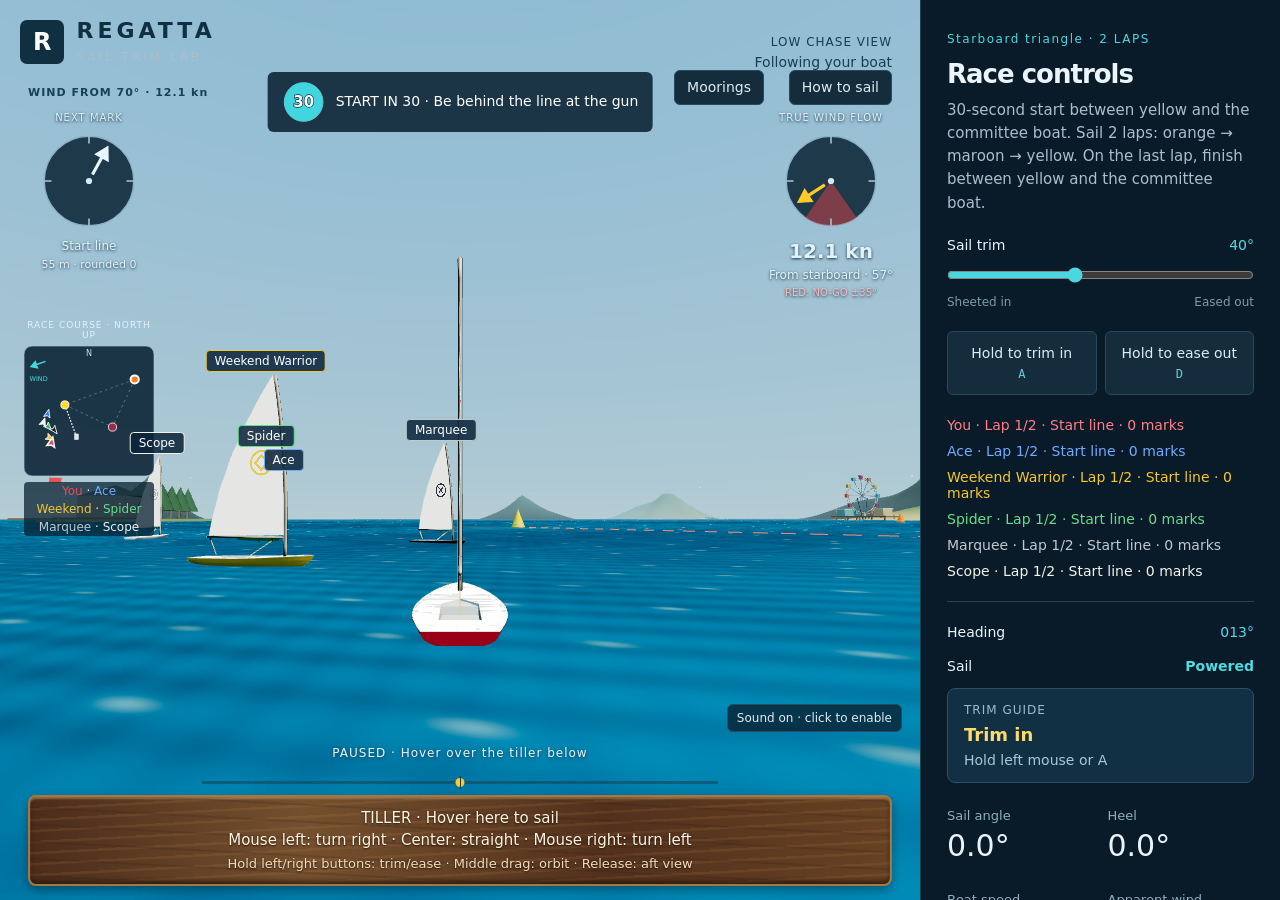
==== commit a5900edc: "Default mooring music to off" ====
--- a/index.html
+++ b/index.html
@@ -1,4 +1,4 @@
-<!doctype html><html lang="en"><head><meta charset="utf-8"><meta name="viewport" content="width=device-width,initial-scale=1"><title>Regatta · Sail Trim</title><meta name="description" content="Experiment with wind, mainsheet trim, and heel on a Laser dinghy."><link rel="icon" type="image/svg+xml" href="data:image/svg+xml,%3Csvg xmlns='http://www.w3.org/2000/svg' viewBox='0 0 32 32'%3E%3Crect width='32' height='32' rx='7' fill='%23092132'/%3E%3Cpath d='M16 4v20H6z' fill='%23fff'/%3E%3Cpath d='M5 25h23l-5 4H9z' fill='%2344d9e6'/%3E%3C/svg%3E"><link rel="stylesheet" href="style.css?v=48"><script type="importmap">{"imports":{"three":"./vendor/three.module.js"}}</script></head><body>
-<main id="gameMain"><section id="scene" aria-label="Interactive 3D sailboat"><div class="brand"><span class="mark">R</span><div><h1>REGATTA</h1><p>SAIL TRIM LAB</p></div></div><div id="mooringControls" class="mooring-controls" hidden><h2>Back at the yacht club</h2><p>All six boats are on their moorings. Ready when you are.</p><div><button id="mooringResume" type="button" hidden>Return to race</button><button id="mooringStart" type="button">Start a new race</button><button id="mooringResults" type="button">Race results</button><button id="mooringMusic" type="button" aria-pressed="true">Music on</button></div></div><div id="loading" role="status">Loading your Laser…</div><button id="mainMoorings" class="moorings-button" type="button" disabled>Moorings</button><a class="help-link" href="help.html" target="_blank" rel="noopener" aria-label="How to sail (opens in a new tab)">How to sail</a><button id="settingsToggle" class="settings-toggle" aria-controls="settingsPanel" aria-expanded="false">Controls</button><div class="view-label">LOW CHASE VIEW <span>Following your boat</span></div><div class="scene-help" id="tillerPad" aria-label="Mouse-controlled tiller; hover here to sail">TILLER · Hover here to sail<br>Mouse left: turn right · Center: straight · Mouse right: turn left<br><span>Hold left/right buttons: trim/ease · Middle drag: orbit · Release: aft view</span></div><div id="mobileTrim" class="mobile-trim" role="group" aria-label="Sail trim: slide thumb up to trim in, down to ease out"><button id="mobileTrimIn" type="button">Trim in</button><div class="thumb-divider">SLIDE / HOLD</div><button id="mobileTrimOut" type="button">Ease out</button></div><button id="startSound" class="sound-toggle" aria-pressed="true">Sound on · click to enable</button><div id="raceBanner" class="race-banner"><svg id="countdownDial" viewBox="0 0 100 100" aria-label="Starting countdown"><circle cx="50" cy="50" r="44" fill="#142c3c" stroke="#7fc9d5" stroke-width="2"/><path id="countdownPie" fill="#41d5df"/><text id="countdownTime" x="50" y="61" text-anchor="middle" fill="white" stroke="#092132" stroke-width="3" paint-order="stroke" font-size="34" font-weight="700">30</text></svg><span id="raceStatus" role="status">START IN 30 · Be behind the line at the gun</span></div><div id="impactStatus" class="impact-status" role="status"></div><div class="run-state" id="runStatus">PAUSED · Hover over the tiller below</div><div class="tiller"><span>LEFT TILLER → RIGHT TURN</span><div class="tiller-track"><i id="tillerMarker"></i></div><span>RIGHT TILLER → LEFT TURN</span></div><div class="wind-dial mark-dial" aria-label="Direction to the next racing mark"><div class="dial-title">NEXT MARK</div><svg viewBox="0 0 100 100" role="img" aria-label="Target mark bearing"><circle cx="50" cy="50" r="43" fill="#092132d9" stroke="#8bb0c5" stroke-width="1.2"/><path d="M50 7v7 M50 86v7 M7 50h7 M86 50h7" stroke="#a7c7d9" stroke-width="1.5"/><circle cx="50" cy="50" r="3" fill="#d7eaf5"/><g id="markDialArrow" style="color:#ff7b22"><path d="M50 43V23" stroke="currentColor" stroke-width="3"/><path d="M50 11 L42 25 L58 25 Z" fill="currentColor"/></g></svg><div id="markDialLabel">Orange · Upwind</div><div id="markDistance">90 m · rounded 0</div></div><div class="wind-dial" aria-label="Airflow relative to the boat"><div class="dial-title">TRUE WIND FLOW</div><svg viewBox="0 0 100 100" role="img" aria-label="Airflow direction dial"><circle cx="50" cy="50" r="43" fill="#092132d9" stroke="#8bb0c5" stroke-width="1.2"/><path id="noGoSector" d="M50 50 L25.3 85.2 A43 43 0 0 0 74.7 85.2 Z" fill="#e4424a" fill-opacity=".48"/><path d="M50 7v7 M50 86v7 M7 50h7 M86 50h7" stroke="#a7c7d9" stroke-width="1.5"/><circle cx="50" cy="50" r="3" fill="#d7eaf5"/><g id="windDialArrow"><path d="M50 57v20" stroke="#ffcc25" stroke-width="3"/><path d="M50 89 L42 75 L58 75 Z" fill="#ffcc25"/></g></svg><div id="trueWindSpeed" class="true-wind-speed">12.0 kn</div><div id="windDialLabel">70° starboard</div><div id="noGoLabel">RED: NO-GO ±35°</div></div><div class="course-map"><div class="dial-title">RACE COURSE · NORTH UP</div><svg id="courseMap" viewBox="0 0 160 160" role="img" aria-label="Course map showing racing marks and six boats"></svg><div class="map-key"><span style="color:#e54e58">You</span> · <span style="color:#72aaff">Ace</span><br><span style="color:#f4c72d">Weekend</span> · <span style="color:#65de89">Spider</span><br><span style="color:#c2c8ce">Marquee</span> · <span style="color:#f3f2e9">Scope</span></div></div><div class="wind-tag" id="windTag">WIND FROM STARBOARD</div></section>
+<!doctype html><html lang="en"><head><meta charset="utf-8"><meta name="viewport" content="width=device-width,initial-scale=1"><title>Regatta · Sail Trim</title><meta name="description" content="Experiment with wind, mainsheet trim, and heel on a Laser dinghy."><link rel="icon" type="image/svg+xml" href="data:image/svg+xml,%3Csvg xmlns='http://www.w3.org/2000/svg' viewBox='0 0 32 32'%3E%3Crect width='32' height='32' rx='7' fill='%23092132'/%3E%3Cpath d='M16 4v20H6z' fill='%23fff'/%3E%3Cpath d='M5 25h23l-5 4H9z' fill='%2344d9e6'/%3E%3C/svg%3E"><link rel="stylesheet" href="style.css?v=49"><script type="importmap">{"imports":{"three":"./vendor/three.module.js"}}</script></head><body>
+<main id="gameMain"><section id="scene" aria-label="Interactive 3D sailboat"><div class="brand"><span class="mark">R</span><div><h1>REGATTA</h1><p>SAIL TRIM LAB</p></div></div><div id="mooringControls" class="mooring-controls" hidden><h2>Back at the yacht club</h2><p>All six boats are on their moorings. Ready when you are.</p><div><button id="mooringResume" type="button" hidden>Return to race</button><button id="mooringStart" type="button">Start a new race</button><button id="mooringResults" type="button">Race results</button><button id="mooringMusic" type="button" aria-pressed="false">Music off</button></div></div><div id="loading" role="status">Loading your Laser…</div><button id="mainMoorings" class="moorings-button" type="button" disabled>Moorings</button><a class="help-link" href="help.html" target="_blank" rel="noopener" aria-label="How to sail (opens in a new tab)">How to sail</a><button id="settingsToggle" class="settings-toggle" aria-controls="settingsPanel" aria-expanded="false">Controls</button><div class="view-label">LOW CHASE VIEW <span>Following your boat</span></div><div class="scene-help" id="tillerPad" aria-label="Mouse-controlled tiller; hover here to sail">TILLER · Hover here to sail<br>Mouse left: turn right · Center: straight · Mouse right: turn left<br><span>Hold left/right buttons: trim/ease · Middle drag: orbit · Release: aft view</span></div><div id="mobileTrim" class="mobile-trim" role="group" aria-label="Sail trim: slide thumb up to trim in, down to ease out"><button id="mobileTrimIn" type="button">Trim in</button><div class="thumb-divider">SLIDE / HOLD</div><button id="mobileTrimOut" type="button">Ease out</button></div><button id="startSound" class="sound-toggle" aria-pressed="true">Sound on · click to enable</button><div id="raceBanner" class="race-banner"><svg id="countdownDial" viewBox="0 0 100 100" aria-label="Starting countdown"><circle cx="50" cy="50" r="44" fill="#142c3c" stroke="#7fc9d5" stroke-width="2"/><path id="countdownPie" fill="#41d5df"/><text id="countdownTime" x="50" y="61" text-anchor="middle" fill="white" stroke="#092132" stroke-width="3" paint-order="stroke" font-size="34" font-weight="700">30</text></svg><span id="raceStatus" role="status">START IN 30 · Be behind the line at the gun</span></div><div id="impactStatus" class="impact-status" role="status"></div><div class="run-state" id="runStatus">PAUSED · Hover over the tiller below</div><div class="tiller"><span>LEFT TILLER → RIGHT TURN</span><div class="tiller-track"><i id="tillerMarker"></i></div><span>RIGHT TILLER → LEFT TURN</span></div><div class="wind-dial mark-dial" aria-label="Direction to the next racing mark"><div class="dial-title">NEXT MARK</div><svg viewBox="0 0 100 100" role="img" aria-label="Target mark bearing"><circle cx="50" cy="50" r="43" fill="#092132d9" stroke="#8bb0c5" stroke-width="1.2"/><path d="M50 7v7 M50 86v7 M7 50h7 M86 50h7" stroke="#a7c7d9" stroke-width="1.5"/><circle cx="50" cy="50" r="3" fill="#d7eaf5"/><g id="markDialArrow" style="color:#ff7b22"><path d="M50 43V23" stroke="currentColor" stroke-width="3"/><path d="M50 11 L42 25 L58 25 Z" fill="currentColor"/></g></svg><div id="markDialLabel">Orange · Upwind</div><div id="markDistance">90 m · rounded 0</div></div><div class="wind-dial" aria-label="Airflow relative to the boat"><div class="dial-title">TRUE WIND FLOW</div><svg viewBox="0 0 100 100" role="img" aria-label="Airflow direction dial"><circle cx="50" cy="50" r="43" fill="#092132d9" stroke="#8bb0c5" stroke-width="1.2"/><path id="noGoSector" d="M50 50 L25.3 85.2 A43 43 0 0 0 74.7 85.2 Z" fill="#e4424a" fill-opacity=".48"/><path d="M50 7v7 M50 86v7 M7 50h7 M86 50h7" stroke="#a7c7d9" stroke-width="1.5"/><circle cx="50" cy="50" r="3" fill="#d7eaf5"/><g id="windDialArrow"><path d="M50 57v20" stroke="#ffcc25" stroke-width="3"/><path d="M50 89 L42 75 L58 75 Z" fill="#ffcc25"/></g></svg><div id="trueWindSpeed" class="true-wind-speed">12.0 kn</div><div id="windDialLabel">70° starboard</div><div id="noGoLabel">RED: NO-GO ±35°</div></div><div class="course-map"><div class="dial-title">RACE COURSE · NORTH UP</div><svg id="courseMap" viewBox="0 0 160 160" role="img" aria-label="Course map showing racing marks and six boats"></svg><div class="map-key"><span style="color:#e54e58">You</span> · <span style="color:#72aaff">Ace</span><br><span style="color:#f4c72d">Weekend</span> · <span style="color:#65de89">Spider</span><br><span style="color:#c2c8ce">Marquee</span> · <span style="color:#f3f2e9">Scope</span></div></div><div class="wind-tag" id="windTag">WIND FROM STARBOARD</div></section>
 <aside id="settingsPanel"><button id="settingsClose" class="settings-close">Back to sailing</button><header><p class="eyebrow" id="lapTitle">LASER / 2-LAP RACE</p><h2>Race controls</h2><p id="lapCourseText">30-second start between yellow and the committee boat. Lap 1: orange → maroon → yellow. Lap 2: orange → maroon → finish line.</p></header><section class="controls"><div class="label"><label for="sheet">Sail trim</label><output id="sheetOut">40°</output></div><input id="sheet" type="range" min="5" max="90" step="0.1" value="40"><div class="scale"><span>Sheeted in</span><span>Eased out</span></div><div class="trim-buttons"><button id="in">Hold to trim in <kbd>A</kbd></button><button id="out">Hold to ease out <kbd>D</kbd></button></div></section>
-<div class="fleet-score"><span id="playerScore">You · Lap 1/2 · Start line</span><span id="expertScore">Ace · 0 marks</span><span id="weekendScore">Weekend Warrior · 0 marks</span><span id="noviceScore">Spider · 0 marks</span><span id="marqueeScore">Marquee · 0 marks</span><span id="scopeScore">Scope · 0 marks</span></div><section class="instrument"><div class="heading-row">Heading <output id="headingOut">000°</output></div><div class="status"><span>Sail</span><strong id="status">Powered</strong></div><div id="shadowStatus" class="shadow-status"></div><div class="trim-guide" aria-live="polite"><span class="trim-guide-label">TRIM GUIDE</span><strong id="trimHint">Hold this trim</strong><span id="trimAction">Sail is set for speed</span></div><div class="readings"><div><span>Sail angle</span><strong id="angleOut">0°</strong></div><div><span>Heel</span><strong id="heelOut">0°</strong></div><div><span>Boat speed</span><strong id="speedOut">0.0 kn</strong></div><div><span>Apparent wind</span><strong class="compact" id="apparentOut">70° / 12 kn</strong></div></div><p id="telltaleOut">Paired telltales show airflow.</p></section><footer><button id="reset">Restart race</button></footer></aside></main><div id="raceSetup" class="results-overlay" role="dialog" aria-modal="true" aria-labelledby="setupTitle" hidden><section class="results-card"><h2 id="setupTitle">Start a new race</h2><form id="raceSetupForm"><label for="locationChoice">Location</label><select id="locationChoice"><option value="islands">Islands</option><option value="coastal">Coastal Town</option><option value="arctic">Arctic</option></select><label for="courseType">Course</label><select id="courseType"><option value="starboard">Starboard triangle</option><option value="port">Port triangle</option><option value="updown">Upwind/downwind</option><option value="long-starboard">Long starboard</option><option value="long-port">Long port</option><option value="long-updown">Long upwind/downwind</option></select><label for="timeOfDay">Time of day</label><select id="timeOfDay"><option value="morning">Morning</option><option value="midday">Midday</option><option value="golden">Golden hour</option><option value="dusk">Dusk</option><option value="night">Night</option></select><label for="lapCount">Number of laps</label><input id="lapCount" type="number" min="1" max="99" step="1" value="2" required><div class="setup-wind"><div class="label"><label for="strength">Wind speed</label><output id="strengthOut">12 kn</output></div><input id="strength" type="range" min="0" max="25" step="1" value="12"><div class="setup-wind-scale"><span>0</span><span>10</span><span>25 knots</span></div></div><button type="submit" id="raceStart">Start</button><button type="button" id="raceSetupCancel">Cancel</button></form></section></div><div id="raceResults" class="results-overlay" role="dialog" aria-modal="true" aria-labelledby="resultsTitle" hidden><section class="results-card"><p class="eyebrow">REGATTA</p><h2 id="resultsTitle">Race results</h2><table><thead><tr><th>Place</th><th>Boat</th><th>Time</th><th>Status</th></tr></thead><tbody><tr><td id="resultPlace0"></td><th scope="row" id="resultName0"></th><td id="resultTime0"></td><td id="resultState0"></td></tr><tr><td id="resultPlace1"></td><th scope="row" id="resultName1"></th><td id="resultTime1"></td><td id="resultState1"></td></tr><tr><td id="resultPlace2"></td><th scope="row" id="resultName2"></th><td id="resultTime2"></td><td id="resultState2"></td></tr><tr><td id="resultPlace3"></td><th scope="row" id="resultName3"></th><td id="resultTime3"></td><td id="resultState3"></td></tr><tr><td id="resultPlace4"></td><th scope="row" id="resultName4"></th><td id="resultTime4"></td><td id="resultState4"></td></tr><tr><td id="resultPlace5"></td><th scope="row" id="resultName5"></th><td id="resultTime5"></td><td id="resultState5"></td></tr></tbody></table><section class="history-section"><h3>Race history</h3><p id="historySummary">0 races · saved in this browser</p><table class="history-table"><thead><tr><th>Boat</th><th>1st</th><th>2nd</th><th>3rd</th><th>4th</th><th>5th</th><th>6th</th></tr></thead><tbody><tr><th scope="row">You</th><td id="history00">0</td><td id="history01">0</td><td id="history02">0</td><td id="history03">0</td><td id="history04">0</td><td id="history05">0</td></tr><tr><th scope="row">Ace</th><td id="history10">0</td><td id="history11">0</td><td id="history12">0</td><td id="history13">0</td><td id="history14">0</td><td id="history15">0</td></tr><tr><th scope="row">Weekend Warrior</th><td id="history20">0</td><td id="history21">0</td><td id="history22">0</td><td id="history23">0</td><td id="history24">0</td><td id="history25">0</td></tr><tr><th scope="row">Spider</th><td id="history30">0</td><td id="history31">0</td><td id="history32">0</td><td id="history33">0</td><td id="history34">0</td><td id="history35">0</td></tr><tr><th scope="row">Marquee</th><td id="history40">0</td><td id="history41">0</td><td id="history42">0</td><td id="history43">0</td><td id="history44">0</td><td id="history45">0</td></tr><tr><th scope="row">Scope</th><td id="history50">0</td><td id="history51">0</td><td id="history52">0</td><td id="history53">0</td><td id="history54">0</td><td id="history55">0</td></tr></tbody></table><button id="resetHistory" type="button">Reset history to zero</button></section><p>Time runs from the starting signal. Racing ends when fifth place finishes.</p><button id="resultsRestart">Race again</button><button id="resultsClose" type="button">Back to moorings</button></section></div><script type="module" src="app.js?v=48"></script></body></html>
+<div class="fleet-score"><span id="playerScore">You · Lap 1/2 · Start line</span><span id="expertScore">Ace · 0 marks</span><span id="weekendScore">Weekend Warrior · 0 marks</span><span id="noviceScore">Spider · 0 marks</span><span id="marqueeScore">Marquee · 0 marks</span><span id="scopeScore">Scope · 0 marks</span></div><section class="instrument"><div class="heading-row">Heading <output id="headingOut">000°</output></div><div class="status"><span>Sail</span><strong id="status">Powered</strong></div><div id="shadowStatus" class="shadow-status"></div><div class="trim-guide" aria-live="polite"><span class="trim-guide-label">TRIM GUIDE</span><strong id="trimHint">Hold this trim</strong><span id="trimAction">Sail is set for speed</span></div><div class="readings"><div><span>Sail angle</span><strong id="angleOut">0°</strong></div><div><span>Heel</span><strong id="heelOut">0°</strong></div><div><span>Boat speed</span><strong id="speedOut">0.0 kn</strong></div><div><span>Apparent wind</span><strong class="compact" id="apparentOut">70° / 12 kn</strong></div></div><p id="telltaleOut">Paired telltales show airflow.</p></section><footer><button id="reset">Restart race</button></footer></aside></main><div id="raceSetup" class="results-overlay" role="dialog" aria-modal="true" aria-labelledby="setupTitle" hidden><section class="results-card"><h2 id="setupTitle">Start a new race</h2><form id="raceSetupForm"><label for="locationChoice">Location</label><select id="locationChoice"><option value="islands">Islands</option><option value="coastal">Coastal Town</option><option value="arctic">Arctic</option></select><label for="courseType">Course</label><select id="courseType"><option value="starboard">Starboard triangle</option><option value="port">Port triangle</option><option value="updown">Upwind/downwind</option><option value="long-starboard">Long starboard</option><option value="long-port">Long port</option><option value="long-updown">Long upwind/downwind</option></select><label for="timeOfDay">Time of day</label><select id="timeOfDay"><option value="morning">Morning</option><option value="midday">Midday</option><option value="golden">Golden hour</option><option value="dusk">Dusk</option><option value="night">Night</option></select><label for="lapCount">Number of laps</label><input id="lapCount" type="number" min="1" max="99" step="1" value="2" required><div class="setup-wind"><div class="label"><label for="strength">Wind speed</label><output id="strengthOut">12 kn</output></div><input id="strength" type="range" min="0" max="25" step="1" value="12"><div class="setup-wind-scale"><span>0</span><span>10</span><span>25 knots</span></div></div><button type="submit" id="raceStart">Start</button><button type="button" id="raceSetupCancel">Cancel</button></form></section></div><div id="raceResults" class="results-overlay" role="dialog" aria-modal="true" aria-labelledby="resultsTitle" hidden><section class="results-card"><p class="eyebrow">REGATTA</p><h2 id="resultsTitle">Race results</h2><table><thead><tr><th>Place</th><th>Boat</th><th>Time</th><th>Status</th></tr></thead><tbody><tr><td id="resultPlace0"></td><th scope="row" id="resultName0"></th><td id="resultTime0"></td><td id="resultState0"></td></tr><tr><td id="resultPlace1"></td><th scope="row" id="resultName1"></th><td id="resultTime1"></td><td id="resultState1"></td></tr><tr><td id="resultPlace2"></td><th scope="row" id="resultName2"></th><td id="resultTime2"></td><td id="resultState2"></td></tr><tr><td id="resultPlace3"></td><th scope="row" id="resultName3"></th><td id="resultTime3"></td><td id="resultState3"></td></tr><tr><td id="resultPlace4"></td><th scope="row" id="resultName4"></th><td id="resultTime4"></td><td id="resultState4"></td></tr><tr><td id="resultPlace5"></td><th scope="row" id="resultName5"></th><td id="resultTime5"></td><td id="resultState5"></td></tr></tbody></table><section class="history-section"><h3>Race history</h3><p id="historySummary">0 races · saved in this browser</p><table class="history-table"><thead><tr><th>Boat</th><th>1st</th><th>2nd</th><th>3rd</th><th>4th</th><th>5th</th><th>6th</th></tr></thead><tbody><tr><th scope="row">You</th><td id="history00">0</td><td id="history01">0</td><td id="history02">0</td><td id="history03">0</td><td id="history04">0</td><td id="history05">0</td></tr><tr><th scope="row">Ace</th><td id="history10">0</td><td id="history11">0</td><td id="history12">0</td><td id="history13">0</td><td id="history14">0</td><td id="history15">0</td></tr><tr><th scope="row">Weekend Warrior</th><td id="history20">0</td><td id="history21">0</td><td id="history22">0</td><td id="history23">0</td><td id="history24">0</td><td id="history25">0</td></tr><tr><th scope="row">Spider</th><td id="history30">0</td><td id="history31">0</td><td id="history32">0</td><td id="history33">0</td><td id="history34">0</td><td id="history35">0</td></tr><tr><th scope="row">Marquee</th><td id="history40">0</td><td id="history41">0</td><td id="history42">0</td><td id="history43">0</td><td id="history44">0</td><td id="history45">0</td></tr><tr><th scope="row">Scope</th><td id="history50">0</td><td id="history51">0</td><td id="history52">0</td><td id="history53">0</td><td id="history54">0</td><td id="history55">0</td></tr></tbody></table><button id="resetHistory" type="button">Reset history to zero</button></section><p>Time runs from the starting signal. Racing ends when fifth place finishes.</p><button id="resultsRestart">Race again</button><button id="resultsClose" type="button">Back to moorings</button></section></div><script type="module" src="app.js?v=49"></script></body></html>
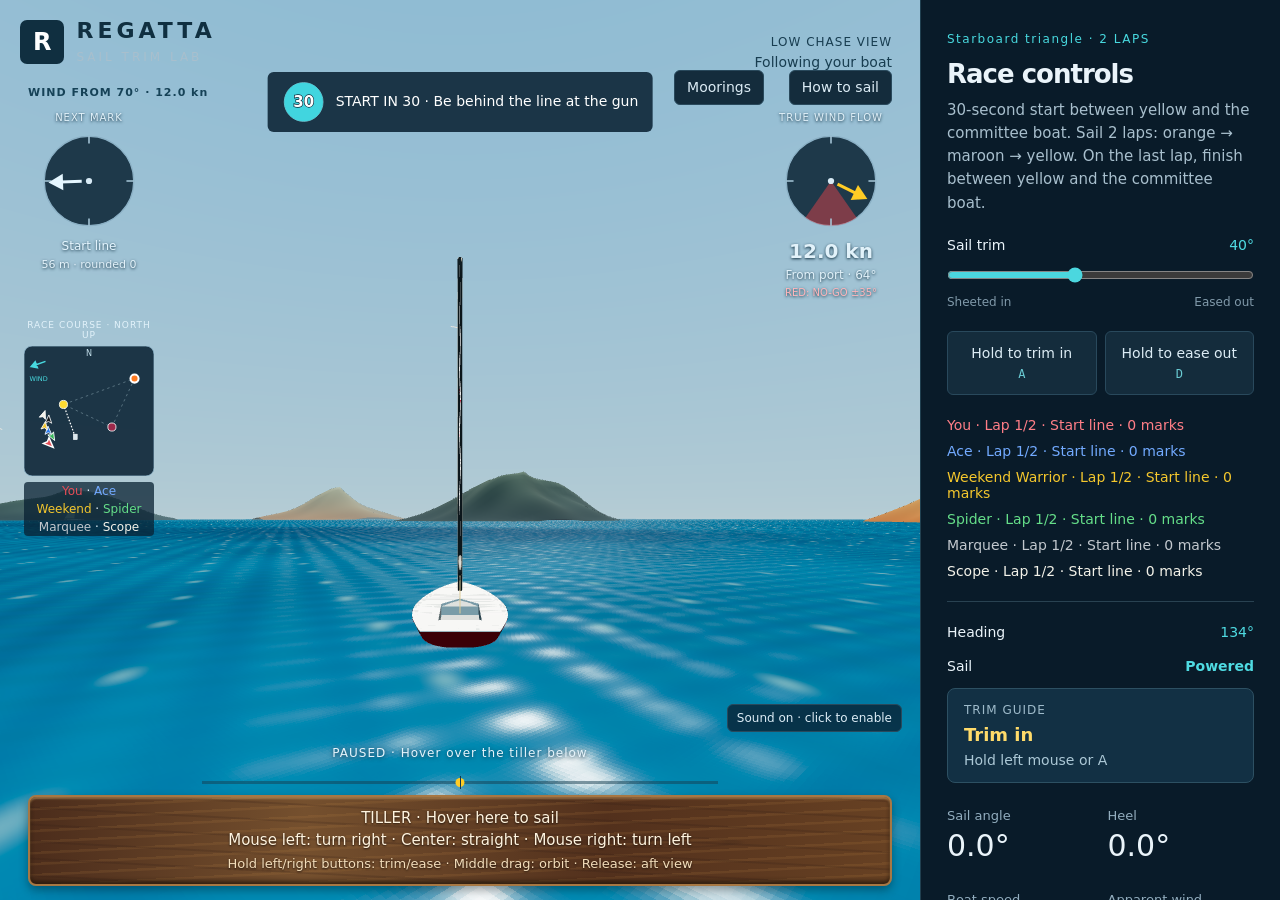
==== commit d2215c58: "Carry hull momentum when luffing to allow coasting through turns" ====
--- a/index.html
+++ b/index.html
@@ -1,4 +1,4 @@
-<!doctype html><html lang="en"><head><meta charset="utf-8"><meta name="viewport" content="width=device-width,initial-scale=1"><title>Regatta · Sail Trim</title><meta name="description" content="Experiment with wind, mainsheet trim, and heel on a Laser dinghy."><link rel="icon" type="image/svg+xml" href="data:image/svg+xml,%3Csvg xmlns='http://www.w3.org/2000/svg' viewBox='0 0 32 32'%3E%3Crect width='32' height='32' rx='7' fill='%23092132'/%3E%3Cpath d='M16 4v20H6z' fill='%23fff'/%3E%3Cpath d='M5 25h23l-5 4H9z' fill='%2344d9e6'/%3E%3C/svg%3E"><link rel="stylesheet" href="style.css?v=49"><script type="importmap">{"imports":{"three":"./vendor/three.module.js"}}</script></head><body>
+<!doctype html><html lang="en"><head><meta charset="utf-8"><meta name="viewport" content="width=device-width,initial-scale=1"><title>Regatta · Sail Trim</title><meta name="description" content="Experiment with wind, mainsheet trim, and heel on a Laser dinghy."><link rel="icon" type="image/svg+xml" href="data:image/svg+xml,%3Csvg xmlns='http://www.w3.org/2000/svg' viewBox='0 0 32 32'%3E%3Crect width='32' height='32' rx='7' fill='%23092132'/%3E%3Cpath d='M16 4v20H6z' fill='%23fff'/%3E%3Cpath d='M5 25h23l-5 4H9z' fill='%2344d9e6'/%3E%3C/svg%3E"><link rel="stylesheet" href="style.css?v=50"><script type="importmap">{"imports":{"three":"./vendor/three.module.js"}}</script></head><body>
 <main id="gameMain"><section id="scene" aria-label="Interactive 3D sailboat"><div class="brand"><span class="mark">R</span><div><h1>REGATTA</h1><p>SAIL TRIM LAB</p></div></div><div id="mooringControls" class="mooring-controls" hidden><h2>Back at the yacht club</h2><p>All six boats are on their moorings. Ready when you are.</p><div><button id="mooringResume" type="button" hidden>Return to race</button><button id="mooringStart" type="button">Start a new race</button><button id="mooringResults" type="button">Race results</button><button id="mooringMusic" type="button" aria-pressed="false">Music off</button></div></div><div id="loading" role="status">Loading your Laser…</div><button id="mainMoorings" class="moorings-button" type="button" disabled>Moorings</button><a class="help-link" href="help.html" target="_blank" rel="noopener" aria-label="How to sail (opens in a new tab)">How to sail</a><button id="settingsToggle" class="settings-toggle" aria-controls="settingsPanel" aria-expanded="false">Controls</button><div class="view-label">LOW CHASE VIEW <span>Following your boat</span></div><div class="scene-help" id="tillerPad" aria-label="Mouse-controlled tiller; hover here to sail">TILLER · Hover here to sail<br>Mouse left: turn right · Center: straight · Mouse right: turn left<br><span>Hold left/right buttons: trim/ease · Middle drag: orbit · Release: aft view</span></div><div id="mobileTrim" class="mobile-trim" role="group" aria-label="Sail trim: slide thumb up to trim in, down to ease out"><button id="mobileTrimIn" type="button">Trim in</button><div class="thumb-divider">SLIDE / HOLD</div><button id="mobileTrimOut" type="button">Ease out</button></div><button id="startSound" class="sound-toggle" aria-pressed="true">Sound on · click to enable</button><div id="raceBanner" class="race-banner"><svg id="countdownDial" viewBox="0 0 100 100" aria-label="Starting countdown"><circle cx="50" cy="50" r="44" fill="#142c3c" stroke="#7fc9d5" stroke-width="2"/><path id="countdownPie" fill="#41d5df"/><text id="countdownTime" x="50" y="61" text-anchor="middle" fill="white" stroke="#092132" stroke-width="3" paint-order="stroke" font-size="34" font-weight="700">30</text></svg><span id="raceStatus" role="status">START IN 30 · Be behind the line at the gun</span></div><div id="impactStatus" class="impact-status" role="status"></div><div class="run-state" id="runStatus">PAUSED · Hover over the tiller below</div><div class="tiller"><span>LEFT TILLER → RIGHT TURN</span><div class="tiller-track"><i id="tillerMarker"></i></div><span>RIGHT TILLER → LEFT TURN</span></div><div class="wind-dial mark-dial" aria-label="Direction to the next racing mark"><div class="dial-title">NEXT MARK</div><svg viewBox="0 0 100 100" role="img" aria-label="Target mark bearing"><circle cx="50" cy="50" r="43" fill="#092132d9" stroke="#8bb0c5" stroke-width="1.2"/><path d="M50 7v7 M50 86v7 M7 50h7 M86 50h7" stroke="#a7c7d9" stroke-width="1.5"/><circle cx="50" cy="50" r="3" fill="#d7eaf5"/><g id="markDialArrow" style="color:#ff7b22"><path d="M50 43V23" stroke="currentColor" stroke-width="3"/><path d="M50 11 L42 25 L58 25 Z" fill="currentColor"/></g></svg><div id="markDialLabel">Orange · Upwind</div><div id="markDistance">90 m · rounded 0</div></div><div class="wind-dial" aria-label="Airflow relative to the boat"><div class="dial-title">TRUE WIND FLOW</div><svg viewBox="0 0 100 100" role="img" aria-label="Airflow direction dial"><circle cx="50" cy="50" r="43" fill="#092132d9" stroke="#8bb0c5" stroke-width="1.2"/><path id="noGoSector" d="M50 50 L25.3 85.2 A43 43 0 0 0 74.7 85.2 Z" fill="#e4424a" fill-opacity=".48"/><path d="M50 7v7 M50 86v7 M7 50h7 M86 50h7" stroke="#a7c7d9" stroke-width="1.5"/><circle cx="50" cy="50" r="3" fill="#d7eaf5"/><g id="windDialArrow"><path d="M50 57v20" stroke="#ffcc25" stroke-width="3"/><path d="M50 89 L42 75 L58 75 Z" fill="#ffcc25"/></g></svg><div id="trueWindSpeed" class="true-wind-speed">12.0 kn</div><div id="windDialLabel">70° starboard</div><div id="noGoLabel">RED: NO-GO ±35°</div></div><div class="course-map"><div class="dial-title">RACE COURSE · NORTH UP</div><svg id="courseMap" viewBox="0 0 160 160" role="img" aria-label="Course map showing racing marks and six boats"></svg><div class="map-key"><span style="color:#e54e58">You</span> · <span style="color:#72aaff">Ace</span><br><span style="color:#f4c72d">Weekend</span> · <span style="color:#65de89">Spider</span><br><span style="color:#c2c8ce">Marquee</span> · <span style="color:#f3f2e9">Scope</span></div></div><div class="wind-tag" id="windTag">WIND FROM STARBOARD</div></section>
 <aside id="settingsPanel"><button id="settingsClose" class="settings-close">Back to sailing</button><header><p class="eyebrow" id="lapTitle">LASER / 2-LAP RACE</p><h2>Race controls</h2><p id="lapCourseText">30-second start between yellow and the committee boat. Lap 1: orange → maroon → yellow. Lap 2: orange → maroon → finish line.</p></header><section class="controls"><div class="label"><label for="sheet">Sail trim</label><output id="sheetOut">40°</output></div><input id="sheet" type="range" min="5" max="90" step="0.1" value="40"><div class="scale"><span>Sheeted in</span><span>Eased out</span></div><div class="trim-buttons"><button id="in">Hold to trim in <kbd>A</kbd></button><button id="out">Hold to ease out <kbd>D</kbd></button></div></section>
-<div class="fleet-score"><span id="playerScore">You · Lap 1/2 · Start line</span><span id="expertScore">Ace · 0 marks</span><span id="weekendScore">Weekend Warrior · 0 marks</span><span id="noviceScore">Spider · 0 marks</span><span id="marqueeScore">Marquee · 0 marks</span><span id="scopeScore">Scope · 0 marks</span></div><section class="instrument"><div class="heading-row">Heading <output id="headingOut">000°</output></div><div class="status"><span>Sail</span><strong id="status">Powered</strong></div><div id="shadowStatus" class="shadow-status"></div><div class="trim-guide" aria-live="polite"><span class="trim-guide-label">TRIM GUIDE</span><strong id="trimHint">Hold this trim</strong><span id="trimAction">Sail is set for speed</span></div><div class="readings"><div><span>Sail angle</span><strong id="angleOut">0°</strong></div><div><span>Heel</span><strong id="heelOut">0°</strong></div><div><span>Boat speed</span><strong id="speedOut">0.0 kn</strong></div><div><span>Apparent wind</span><strong class="compact" id="apparentOut">70° / 12 kn</strong></div></div><p id="telltaleOut">Paired telltales show airflow.</p></section><footer><button id="reset">Restart race</button></footer></aside></main><div id="raceSetup" class="results-overlay" role="dialog" aria-modal="true" aria-labelledby="setupTitle" hidden><section class="results-card"><h2 id="setupTitle">Start a new race</h2><form id="raceSetupForm"><label for="locationChoice">Location</label><select id="locationChoice"><option value="islands">Islands</option><option value="coastal">Coastal Town</option><option value="arctic">Arctic</option></select><label for="courseType">Course</label><select id="courseType"><option value="starboard">Starboard triangle</option><option value="port">Port triangle</option><option value="updown">Upwind/downwind</option><option value="long-starboard">Long starboard</option><option value="long-port">Long port</option><option value="long-updown">Long upwind/downwind</option></select><label for="timeOfDay">Time of day</label><select id="timeOfDay"><option value="morning">Morning</option><option value="midday">Midday</option><option value="golden">Golden hour</option><option value="dusk">Dusk</option><option value="night">Night</option></select><label for="lapCount">Number of laps</label><input id="lapCount" type="number" min="1" max="99" step="1" value="2" required><div class="setup-wind"><div class="label"><label for="strength">Wind speed</label><output id="strengthOut">12 kn</output></div><input id="strength" type="range" min="0" max="25" step="1" value="12"><div class="setup-wind-scale"><span>0</span><span>10</span><span>25 knots</span></div></div><button type="submit" id="raceStart">Start</button><button type="button" id="raceSetupCancel">Cancel</button></form></section></div><div id="raceResults" class="results-overlay" role="dialog" aria-modal="true" aria-labelledby="resultsTitle" hidden><section class="results-card"><p class="eyebrow">REGATTA</p><h2 id="resultsTitle">Race results</h2><table><thead><tr><th>Place</th><th>Boat</th><th>Time</th><th>Status</th></tr></thead><tbody><tr><td id="resultPlace0"></td><th scope="row" id="resultName0"></th><td id="resultTime0"></td><td id="resultState0"></td></tr><tr><td id="resultPlace1"></td><th scope="row" id="resultName1"></th><td id="resultTime1"></td><td id="resultState1"></td></tr><tr><td id="resultPlace2"></td><th scope="row" id="resultName2"></th><td id="resultTime2"></td><td id="resultState2"></td></tr><tr><td id="resultPlace3"></td><th scope="row" id="resultName3"></th><td id="resultTime3"></td><td id="resultState3"></td></tr><tr><td id="resultPlace4"></td><th scope="row" id="resultName4"></th><td id="resultTime4"></td><td id="resultState4"></td></tr><tr><td id="resultPlace5"></td><th scope="row" id="resultName5"></th><td id="resultTime5"></td><td id="resultState5"></td></tr></tbody></table><section class="history-section"><h3>Race history</h3><p id="historySummary">0 races · saved in this browser</p><table class="history-table"><thead><tr><th>Boat</th><th>1st</th><th>2nd</th><th>3rd</th><th>4th</th><th>5th</th><th>6th</th></tr></thead><tbody><tr><th scope="row">You</th><td id="history00">0</td><td id="history01">0</td><td id="history02">0</td><td id="history03">0</td><td id="history04">0</td><td id="history05">0</td></tr><tr><th scope="row">Ace</th><td id="history10">0</td><td id="history11">0</td><td id="history12">0</td><td id="history13">0</td><td id="history14">0</td><td id="history15">0</td></tr><tr><th scope="row">Weekend Warrior</th><td id="history20">0</td><td id="history21">0</td><td id="history22">0</td><td id="history23">0</td><td id="history24">0</td><td id="history25">0</td></tr><tr><th scope="row">Spider</th><td id="history30">0</td><td id="history31">0</td><td id="history32">0</td><td id="history33">0</td><td id="history34">0</td><td id="history35">0</td></tr><tr><th scope="row">Marquee</th><td id="history40">0</td><td id="history41">0</td><td id="history42">0</td><td id="history43">0</td><td id="history44">0</td><td id="history45">0</td></tr><tr><th scope="row">Scope</th><td id="history50">0</td><td id="history51">0</td><td id="history52">0</td><td id="history53">0</td><td id="history54">0</td><td id="history55">0</td></tr></tbody></table><button id="resetHistory" type="button">Reset history to zero</button></section><p>Time runs from the starting signal. Racing ends when fifth place finishes.</p><button id="resultsRestart">Race again</button><button id="resultsClose" type="button">Back to moorings</button></section></div><script type="module" src="app.js?v=49"></script></body></html>
+<div class="fleet-score"><span id="playerScore">You · Lap 1/2 · Start line</span><span id="expertScore">Ace · 0 marks</span><span id="weekendScore">Weekend Warrior · 0 marks</span><span id="noviceScore">Spider · 0 marks</span><span id="marqueeScore">Marquee · 0 marks</span><span id="scopeScore">Scope · 0 marks</span></div><section class="instrument"><div class="heading-row">Heading <output id="headingOut">000°</output></div><div class="status"><span>Sail</span><strong id="status">Powered</strong></div><div id="shadowStatus" class="shadow-status"></div><div class="trim-guide" aria-live="polite"><span class="trim-guide-label">TRIM GUIDE</span><strong id="trimHint">Hold this trim</strong><span id="trimAction">Sail is set for speed</span></div><div class="readings"><div><span>Sail angle</span><strong id="angleOut">0°</strong></div><div><span>Heel</span><strong id="heelOut">0°</strong></div><div><span>Boat speed</span><strong id="speedOut">0.0 kn</strong></div><div><span>Apparent wind</span><strong class="compact" id="apparentOut">70° / 12 kn</strong></div></div><p id="telltaleOut">Paired telltales show airflow.</p></section><footer><button id="reset">Restart race</button></footer></aside></main><div id="raceSetup" class="results-overlay" role="dialog" aria-modal="true" aria-labelledby="setupTitle" hidden><section class="results-card"><h2 id="setupTitle">Start a new race</h2><form id="raceSetupForm"><label for="locationChoice">Location</label><select id="locationChoice"><option value="islands">Islands</option><option value="coastal">Coastal Town</option><option value="arctic">Arctic</option></select><label for="courseType">Course</label><select id="courseType"><option value="starboard">Starboard triangle</option><option value="port">Port triangle</option><option value="updown">Upwind/downwind</option><option value="long-starboard">Long starboard</option><option value="long-port">Long port</option><option value="long-updown">Long upwind/downwind</option></select><label for="timeOfDay">Time of day</label><select id="timeOfDay"><option value="morning">Morning</option><option value="midday">Midday</option><option value="golden">Golden hour</option><option value="dusk">Dusk</option><option value="night">Night</option></select><label for="lapCount">Number of laps</label><input id="lapCount" type="number" min="1" max="99" step="1" value="2" required><div class="setup-wind"><div class="label"><label for="strength">Wind speed</label><output id="strengthOut">12 kn</output></div><input id="strength" type="range" min="0" max="25" step="1" value="12"><div class="setup-wind-scale"><span>0</span><span>10</span><span>25 knots</span></div></div><button type="submit" id="raceStart">Start</button><button type="button" id="raceSetupCancel">Cancel</button></form></section></div><div id="raceResults" class="results-overlay" role="dialog" aria-modal="true" aria-labelledby="resultsTitle" hidden><section class="results-card"><p class="eyebrow">REGATTA</p><h2 id="resultsTitle">Race results</h2><table><thead><tr><th>Place</th><th>Boat</th><th>Time</th><th>Status</th></tr></thead><tbody><tr><td id="resultPlace0"></td><th scope="row" id="resultName0"></th><td id="resultTime0"></td><td id="resultState0"></td></tr><tr><td id="resultPlace1"></td><th scope="row" id="resultName1"></th><td id="resultTime1"></td><td id="resultState1"></td></tr><tr><td id="resultPlace2"></td><th scope="row" id="resultName2"></th><td id="resultTime2"></td><td id="resultState2"></td></tr><tr><td id="resultPlace3"></td><th scope="row" id="resultName3"></th><td id="resultTime3"></td><td id="resultState3"></td></tr><tr><td id="resultPlace4"></td><th scope="row" id="resultName4"></th><td id="resultTime4"></td><td id="resultState4"></td></tr><tr><td id="resultPlace5"></td><th scope="row" id="resultName5"></th><td id="resultTime5"></td><td id="resultState5"></td></tr></tbody></table><section class="history-section"><h3>Race history</h3><p id="historySummary">0 races · saved in this browser</p><table class="history-table"><thead><tr><th>Boat</th><th>1st</th><th>2nd</th><th>3rd</th><th>4th</th><th>5th</th><th>6th</th></tr></thead><tbody><tr><th scope="row">You</th><td id="history00">0</td><td id="history01">0</td><td id="history02">0</td><td id="history03">0</td><td id="history04">0</td><td id="history05">0</td></tr><tr><th scope="row">Ace</th><td id="history10">0</td><td id="history11">0</td><td id="history12">0</td><td id="history13">0</td><td id="history14">0</td><td id="history15">0</td></tr><tr><th scope="row">Weekend Warrior</th><td id="history20">0</td><td id="history21">0</td><td id="history22">0</td><td id="history23">0</td><td id="history24">0</td><td id="history25">0</td></tr><tr><th scope="row">Spider</th><td id="history30">0</td><td id="history31">0</td><td id="history32">0</td><td id="history33">0</td><td id="history34">0</td><td id="history35">0</td></tr><tr><th scope="row">Marquee</th><td id="history40">0</td><td id="history41">0</td><td id="history42">0</td><td id="history43">0</td><td id="history44">0</td><td id="history45">0</td></tr><tr><th scope="row">Scope</th><td id="history50">0</td><td id="history51">0</td><td id="history52">0</td><td id="history53">0</td><td id="history54">0</td><td id="history55">0</td></tr></tbody></table><button id="resetHistory" type="button">Reset history to zero</button></section><p>Time runs from the starting signal. Racing ends when fifth place finishes.</p><button id="resultsRestart">Race again</button><button id="resultsClose" type="button">Back to moorings</button></section></div><script type="module" src="app.js?v=50"></script></body></html>
